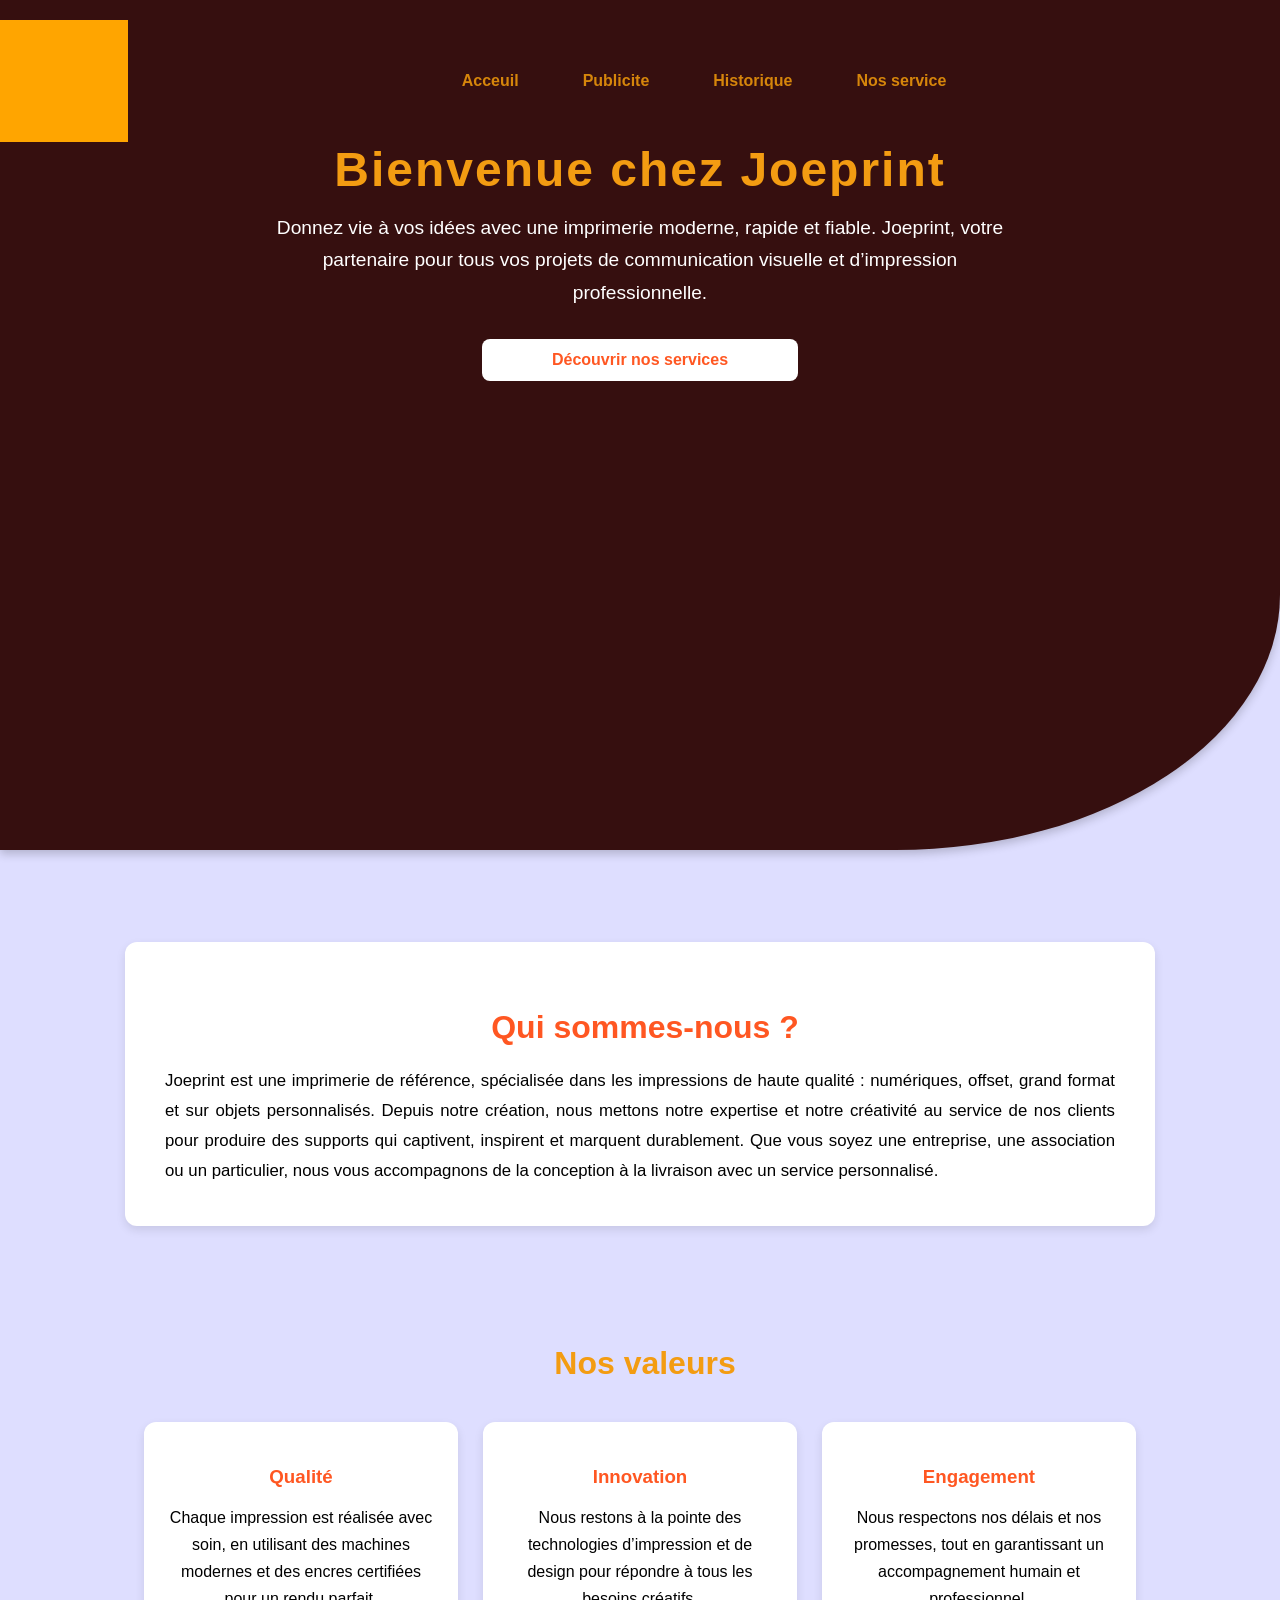
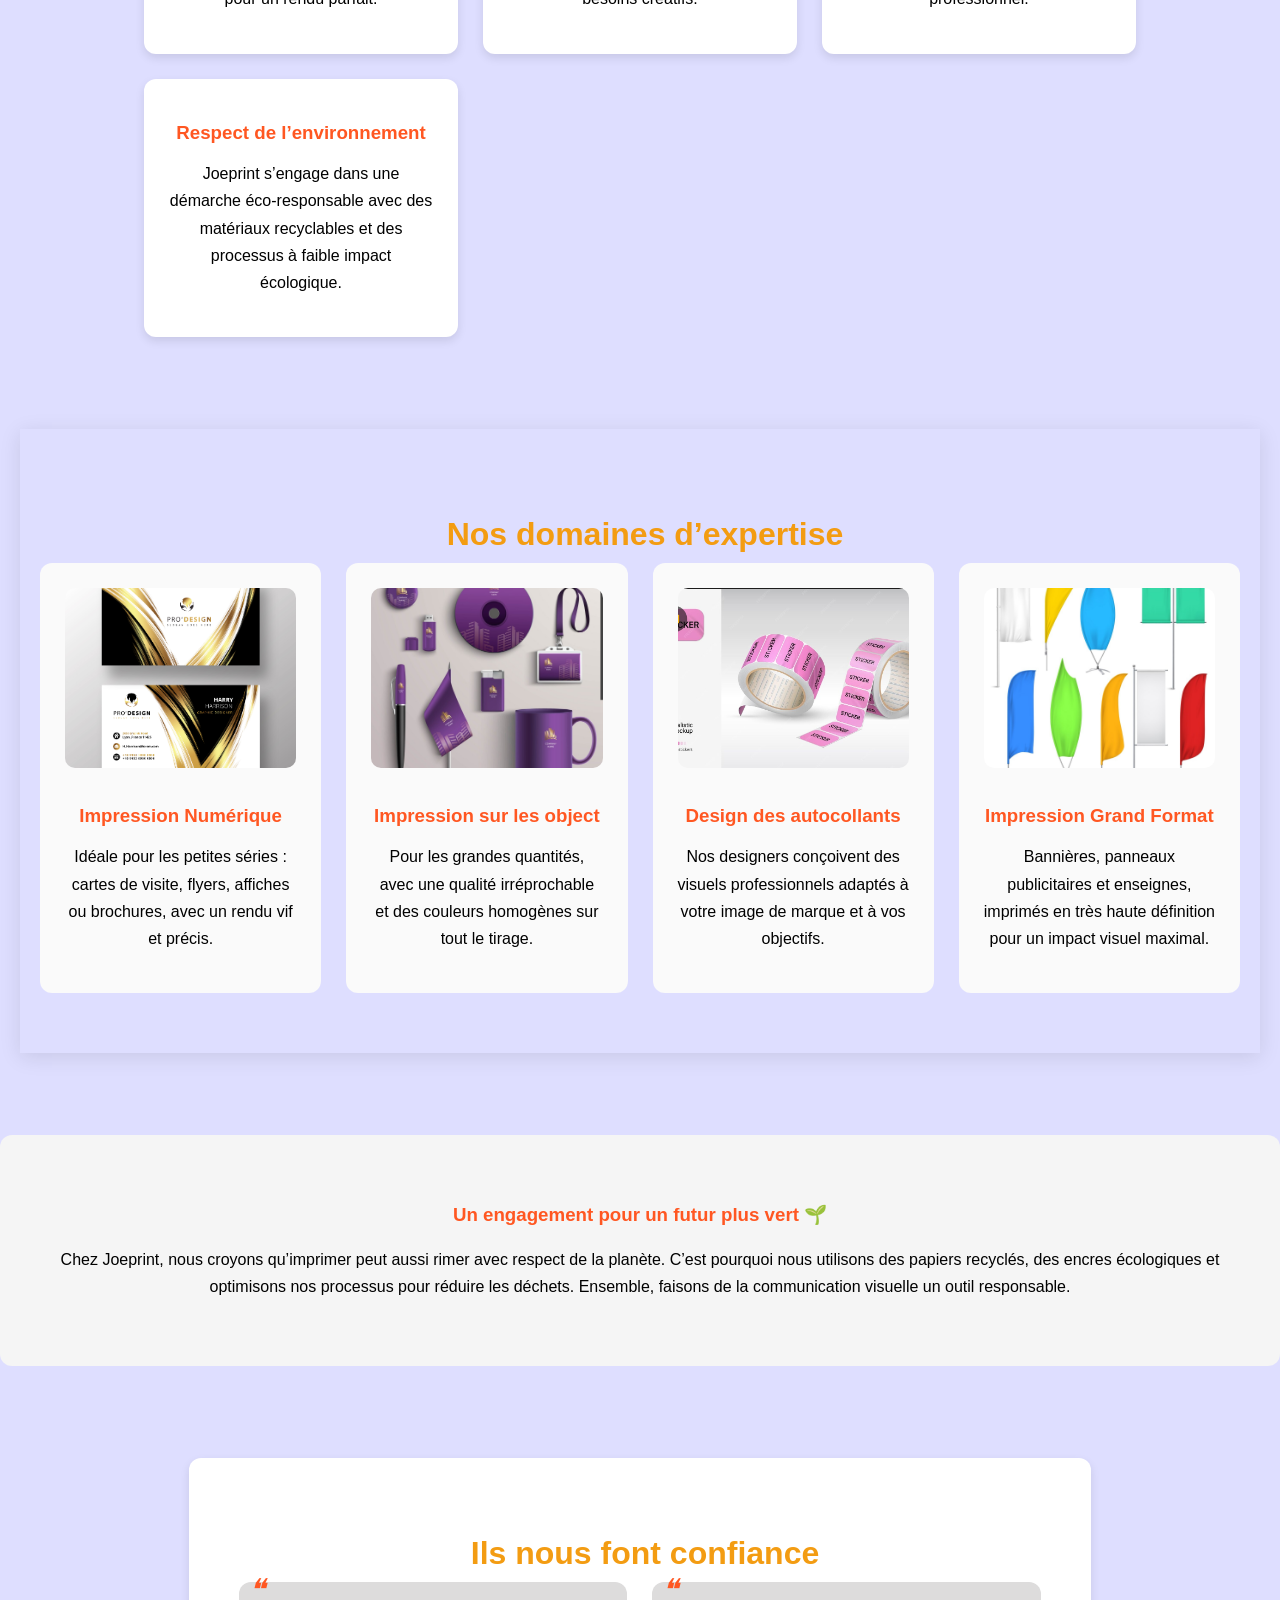
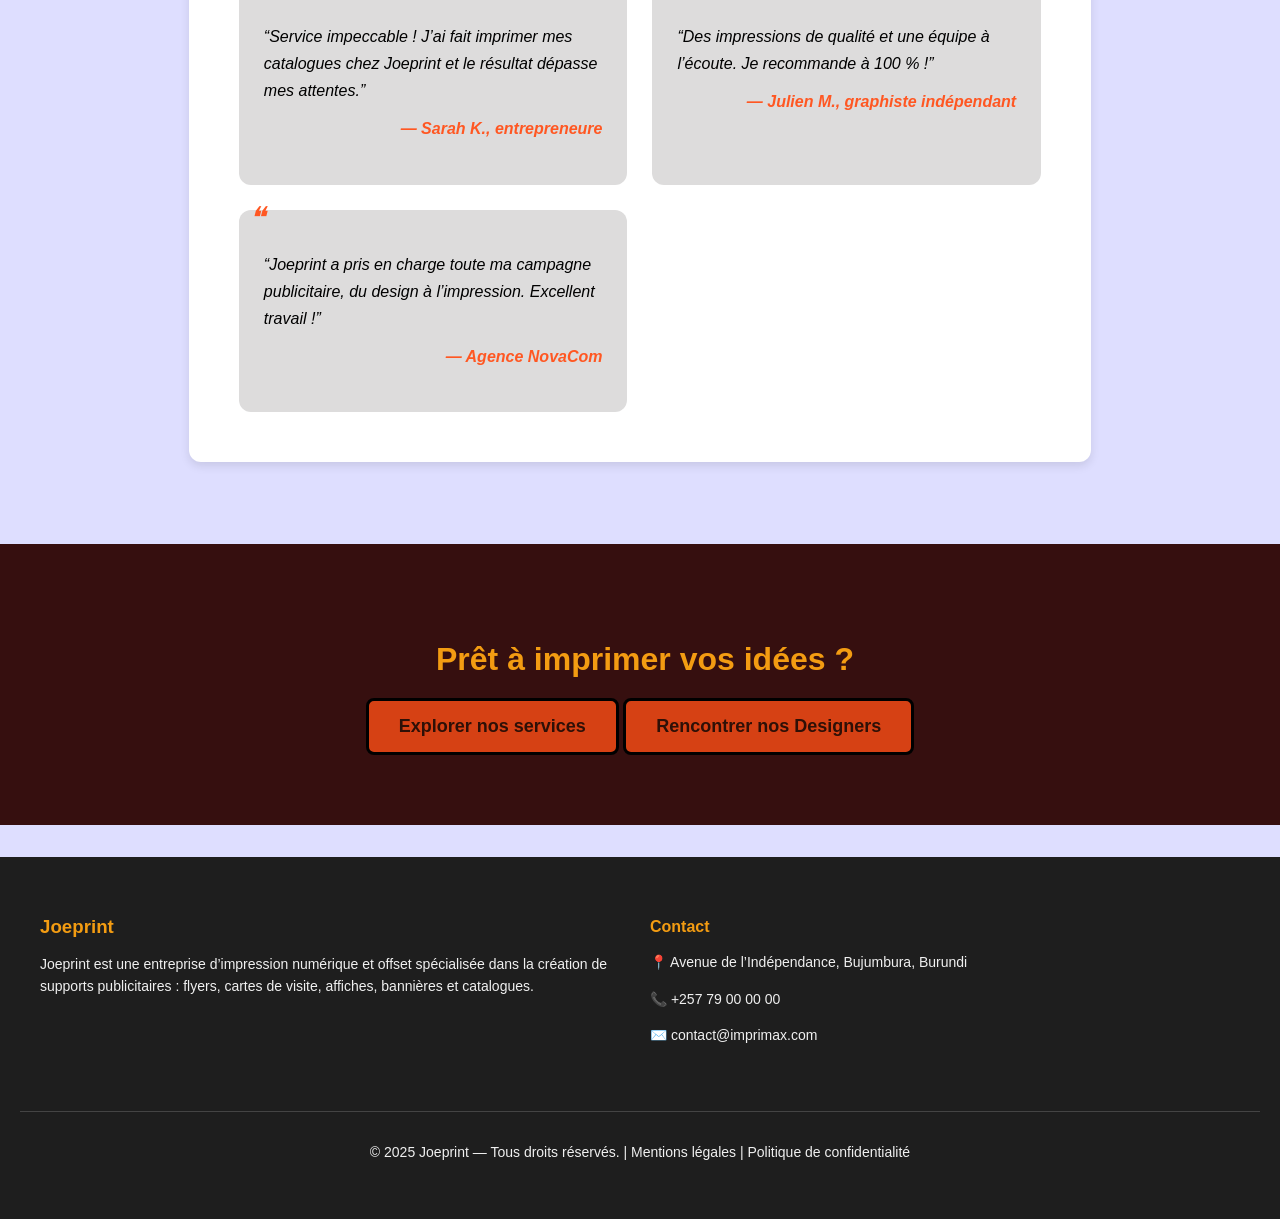
==== index.html @ 0b03a72c "premier commit" ====
<!DOCTYPE html>
<html lang="fr">
<head>
  <meta charset="UTF-8" />
  <meta name="viewport" content="width=device-width, initial-scale=1.0" />
  <title>Joeprint – Imprimerie Professionnelle</title>
 <link rel="stylesheet" href="./Styles/Allstyle.css">
 <link rel="stylesheet" href="./Styles/mediastyle.css">
</head>
<body>

  <!-- HEADER -->
  <header class="tete">

    <div class="head">
      <div class="log"></div>

        <div class="head1">
            <a href="../IMPRIMERIE/index.html" class="link">Acceuil</a><!--objectif-->
            <a href="./htmls/publicite.html" class="link">Publicite</a>
            <a href="./htmls/historique.html" class="link">Historique</a>
            <a href="./htmls/Nos_services.html" class="link">Nos service</a><!--nos contact,nos partainere-->
        </div>

        <div></div>

      </div>

    <h1>Bienvenue chez Joeprint</h1>
    <p>
      Donnez vie à vos idées avec une imprimerie moderne, rapide et fiable.  
      Joeprint, votre partenaire pour tous vos projets de communication visuelle et d’impression professionnelle.
    </p>
    <a href="./htmls/Nos_services.html" class="linc">Découvrir nos services</a>
  </header>

  <!-- A PROPOS -->
  <section class="about">
    <h2>Qui sommes-nous ?</h2>
    <p>
      Joeprint est une imprimerie de référence, spécialisée dans les impressions de haute qualité : numériques, offset, 
      grand format et sur objets personnalisés.  
      Depuis notre création, nous mettons notre expertise et notre créativité au service de nos clients pour produire des supports 
      qui captivent, inspirent et marquent durablement.  
      Que vous soyez une entreprise, une association ou un particulier, nous vous accompagnons de la conception à la livraison 
      avec un service personnalisé.
    </p>
  </section>

  <!-- NOS VALEURS -->
  <section>
    <h2>Nos valeurs</h2>
    <div class="values">
      <div class="value">
        <h3>Qualité</h3>
        <p>Chaque impression est réalisée avec soin, en utilisant des machines modernes et des encres certifiées pour un rendu parfait.</p>
      </div>
      <div class="value">
        <h3>Innovation</h3>
        <p>Nous restons à la pointe des technologies d’impression et de design pour répondre à tous les besoins créatifs.</p>
      </div>
      <div class="value">
        <h3>Engagement</h3>
        <p>Nous respectons nos délais et nos promesses, tout en garantissant un accompagnement humain et professionnel.</p>
      </div>
      <div class="value">
        <h3>Respect de l’environnement</h3>
        <p>Joeprint s’engage dans une démarche éco-responsable avec des matériaux recyclables et des processus à faible impact écologique.</p>
      </div>
    </div>
  </section>

  <!-- SERVICES EN BREF -->
  <section class="services-preview">
    <h2>Nos domaines d’expertise</h2>
    <div class="service-grid">
      <div class="service-item">
        <img src="./les carte/luxury_psd_hand_sketch_business_card_template.jpg" alt="Impression numérique">
        <h3>Impression Numérique</h3>
        <p>Idéale pour les petites séries : cartes de visite, flyers, affiches ou brochures, avec un rendu vif et précis.</p>
      </div>
      <div class="service-item">
        <img src="./objects/Screenshot_20251112-100624.jpg" alt="Impression Offset">
        <h3>Impression sur les object</h3>
        <p>Pour les grandes quantités, avec une qualité irréprochable et des couleurs homogènes sur tout le tirage.</p>
      </div>
      <div class="service-item">
        <img src="./lesColan/Screenshot_20251112-092055.jpg" alt="Design graphique">
        <h3>Design des autocollants</h3>
        <p>Nos designers conçoivent des visuels professionnels adaptés à votre image de marque et à vos objectifs.</p>
      </div>
      <div class="service-item">
        <img src="./sur les tissu/Screenshot_20251112-093823.jpg" alt="Grand format">
        <h3>Impression Grand Format</h3>
        <p>Bannières, panneaux publicitaires et enseignes, imprimés en très haute définition pour un impact visuel maximal.</p>
      </div>
    </div>
  </section>

  <!-- ENGAGEMENT ECO -->
  <section class="eco">
    <h3>Un engagement pour un futur plus vert 🌱</h3>
    <p>
      Chez Joeprint, nous croyons qu’imprimer peut aussi rimer avec respect de la planète.  
      C’est pourquoi nous utilisons des papiers recyclés, des encres écologiques et optimisons nos processus pour réduire les déchets.  
      Ensemble, faisons de la communication visuelle un outil responsable.
    </p>
  </section>

  <!-- TÉMOIGNAGES -->
  <section class="testimonials">
    <h2>Ils nous font confiance</h2>

    <div class="testimonials-grid">
      
      <div class="testimonial">
        <p>“Service impeccable ! J’ai fait imprimer mes catalogues chez Joeprint et le résultat dépasse mes attentes.”</p>
        <h4>— Sarah K., entrepreneure</h4>
      </div>

      <div class="testimonial">
        <p>“Des impressions de qualité et une équipe à l’écoute. Je recommande à 100 % !”</p>
        <h4>— Julien M., graphiste indépendant</h4>
      </div>


      <div class="testimonial">
        <p>“Joeprint a pris en charge toute ma campagne publicitaire, du design à l’impression. Excellent travail !”</p>
        <h4>— Agence NovaCom</h4>
      </div>
      
    </div>
  </section>

  <!-- CTA -->
   
  <div class="cta">
    <h2>Prêt à imprimer vos idées ?</h2>
    <a href="./htmls/Nos_services.html" class="linccc">Explorer nos services</a>
    <a href="./htmls/designers.html" class="linccc">Rencontrer nos Designers</a>
  </div>

  <!-- moble -->
  <div class="ctaa">
    <h1>Prêt à imprimer vos idées ?</h1>
    <div class="ctaa1">
    <a href="./htmls/Nos_services.html" class="linccc">Explorer nos services</a>
    <a href="./htmls/designers.html" class="linccc">Rencontrer nos Designers</a>
  </div>
  </div>

   <!-- ======== DEBUT DU FOOTER ======== -->
  <footer>
    <div class="footer-container">
      <!-- À propos -->
      <div class="footer-section">
        <h3>Joeprint</h3>
        <p>
          Joeprint est une entreprise d’impression numérique et offset spécialisée dans la création
          de supports publicitaires : flyers, cartes de visite, affiches, bannières et catalogues.
        </p>
      </div>

      <!-- Liens rapides -->
      
      <!----------------- Liens rapides --------------->
     

      <!-- Contact -->
      <div class="footer-section">
        <h4>Contact</h4>
        <p>📍 Avenue de l’Indépendance, Bujumbura, Burundi</p>
        <p>📞 +257 79 00 00 00</p>
        <p>✉️ contact@imprimax.com</p>
        <div class="social-icons">
          <a href="#"><i class="fab fa-facebook"></i></a>
          <a href="#"><i class="fab fa-instagram"></i></a>
          <a href="#"><i class="fab fa-whatsapp"></i></a>
          <a href="#"><i class="fab fa-linkedin"></i></a>
        </div>
      </div>
    </div>





    <!-- ======== pour le mobile ======== -->
     <div class="footer-containe">
      <!-- À propos -->
      <div class="footer-section">
        <h3>Joeprint</h3>
        <p>
          Joeprint est une entreprise d’impression numérique et offset spécialisée dans la création
          de supports publicitaires : flyers, cartes de visite, affiches, bannières et catalogues.
        </p>
      </div>

      <!-- Liens rapides -->
      <div class="footer-section footer-links">
        <h4>Liens rapides</h4>
        <ul>
            <li><a href="index.html" >Acceuil</a></li><!--objectif-->
            <li><a href="publicite.html" >Publicite</a></li>
            <li><a href="historique.html" >Historique</a></li>
            <li><a href="Nos_services.html" >Nos service</a></li>
        </ul>
      </div>
      <!-- Contact -->
      <div class="footer-section">
        <h4>Contact</h4>
        <p>📍 Avenue de l’Indépendance, Bujumbura, Burundi</p>
        <p>📞 +257 79 00 00 00</p>
        <p>✉️ contact@imprimax.com</p>
        <div class="social-icons">
          <a href="#"><i class="fab fa-facebook"></i></a>
          <a href="#"><i class="fab fa-instagram"></i></a>
          <a href="#"><i class="fab fa-whatsapp"></i></a>
          <a href="#"><i class="fab fa-linkedin"></i></a>
        </div>
      </div>
    </div>

    <div class="footer-bottom">
      <p>© 2025 Joeprint — Tous droits réservés. | Mentions légales | Politique de confidentialité</p>
    </div>
  </footer>
  <!-- ======== FIN DU FOOTER ======== -->


</body>
</html>
---- Styles/Allstyle.css ----
body {
    display: flex;
    flex-direction: column;
    height: 100vh;
    width: 100%;
    margin: 0px;
    /*background:linear-gradient(rgb(192, 139, 25),white,white,white,white,rgb(192, 139, 25));*/
    background-color: rgba(0, 0, 255, 0.13);
    overflow-x: hidden;
    overflow-y: auto;
    gap: 2rem;
    font-family: 'Segoe UI', Tahoma, Geneva, Verdana, sans-serif;
    

}

body::-webkit-scrollbar {
    display: none;
}
/* ------------------------ accueill------------------*/

    /* ===== HEADER ===== */
    .tete {
        display: flex;
        flex-direction: column;
        align-items: center;
      background-color: black;
      background-color: #360f0f;
      color: #fff;
      text-align: center;
      min-height: 90%;
      border-radius: 0 0 30% 0;
    }
    .head{
        display: flex;
        justify-content: space-between;
        align-items: center;
        height: 15%;
        min-width: 100%;
    }
    .head1{
        display: flex;
        gap: 4rem;
        
    }
    .link{
        text-decoration: none;
        font-weight: 700;
        color: #d6860b;
        transition: transform 2s ease;
    }
    .link:hover{
        transform: scale(1.05);
        font-weight: 700;
        color: #d6860b;
        border-bottom: 2px solid #d6860b;
    }
    .log{
        min-height: 100%;
        width: 20%;
    }



    .tete h1 {
      font-size: 3em;
      margin-bottom: 15px;
      letter-spacing: 2px;
    }

    .tete p {
      font-size: 1.2em;
      max-width: 750px;
      margin: 0 auto 30px;
      line-height: 1.7;
    }

    .tete .linc {
      display: inline-block;
      background: #fff;
      color: #ff5722;
      padding: 12px 30px;
      border-radius: 8px;
      text-decoration: none;
      font-weight: bold;
      transition: 0.3s;
      width: 20%;
    }

    .tete .linc:hover {
      background: #222;
      color: #fff;
    }

    /* ===== SECTION ===== */
    section {
      padding: 80px 20px;
      max-width: 1200px;
      margin: auto;
    }

    h2 {
      text-align: center;
      color: #ff5722;
      margin-bottom: 40px;
      font-size: 2em;
    }

    p {
      line-height: 1.8;
    }

    /* ===== A PROPOS ===== */
    .about p {
      max-width: 950px;
      margin: auto;
      text-align: center;
      font-size: 1.05em;
    }

    /* ===== NOS VALEURS ===== */
    .values {
      display: grid;
      grid-template-columns: repeat(auto-fit, minmax(250px, 1fr));
      gap: 25px;
      margin-top: 40px;
    }

    .value {
      background: #fff;
      border-radius: 12px;
      padding: 25px;
      text-align: center;
      box-shadow: 0 4px 10px rgba(0,0,0,0.1);
      transition: 0.3s;
    }

    .value:hover {
      transform: translateY(-5px);
    }

    .value h3 {
      color: #ff5722;
      margin-bottom: 10px;
    }

    /* ===== SERVICES EN BREF ===== */
    .services-preview {

      box-shadow: 0 4px 20px rgba(0,0,0,0.1);
    }

    .service-grid {
      display: grid;
      grid-template-columns: repeat(auto-fit, minmax(280px, 1fr));
      gap: 25px;
      max-width: 1200px;
      margin: auto;
    }

    .service-item {
      background: #fafafa;
      padding: 25px;
      border-radius: 12px;
      text-align: center;
      transition: 0.3s;
    }

    .service-item:hover {
      transform: translateY(-5px);
      box-shadow: 0 4px 10px rgba(0,0,0,0.1);
    }

    .service-item img {
      width: 100%;
      border-radius: 10px;
      height: 180px;
      object-fit: cover;
      margin-bottom: 15px;
    }

    .service-item h3 {
      color: #ff5722;
      margin-bottom: 10px;
    }

    /* ===== ECO RESPONSABLE ===== */
    .eco {
      background: #f5f5f5;
      border-radius: 12px;
      padding: 50px;
      text-align: center;
      margin-top: 50px;
    }

    .eco h3 {
      color: #ff5722;
      margin-bottom: 20px;
    }

    /* ===== TÉMOIGNAGES ===== */
    .testimonials {
      background: white;
      border-radius: 12px;
      padding: 50px;
      margin-top: 60px;
      box-shadow: 0 4px 10px rgba(0,0,0,0.1);
    }

    .testimonials-grid {
      display: grid;
      grid-template-columns: repeat(auto-fit, minmax(280px, 1fr));
      gap: 25px;
    }

    .testimonial {
      background: rgb(221, 220, 220);
      border-radius: 12px;
      padding: 25px;
      font-style: italic;
      position: relative;
    }

    .testimonial::before {
      content: "❝";
      font-size: 30px;
      color: #ff5722;
      position: absolute;
      top: -10px;
      left: 10px;
    }

    .testimonial h4 {
      margin-top: 15px;
      text-align: right;
      color: #ff5722;
    }

    /* ===== CTA ===== */
    
    .cta {
      text-align: center;
      padding: 70px 20px;
background-color: #360f0f;
      color: #fff;
      background-color: #360f0f;
    }

    .cta h2 {
      margin-bottom: 20px;
    }

    .cta .linccc{
      display: inline-block;
      background-color: #d64114;
      color: #2e1007;
      padding: 15px 30px;
      border-radius: 8px;
      text-decoration: none;
      font-weight: bold;
      transition: 0.3s;
      
    }

    .cta .linccc:hover{
      background-color: rgb(228, 177, 10);
      color: #fff;
      box-shadow: 0 0 10px 0 black;
    }


/*----------------------------------------------------*/



/*----------------------------------------------------*/
.apropos {
    min-height: 34%;
    width: 95%;
    margin-left: 40px;
    text-align: justify;
}

/*----------------------------------------------------*/

.pib {
    display: flex;
    flex-direction: row;
    min-height: 50%;
    width: 98%;
    
    margin-left: 15px;
    gap: 10px;
    overflow-y: hidden;
    overflow-x: auto;
}
.pib::-webkit-scrollbar{
    display: none;
}



.pib2{
    display: flex;
    flex-direction: column;
    height: 100%;
    min-width: 17%;
    border: 2px solid orange;
    background-color: rgb(146, 146, 150);
    text-decoration: none;
    color: black;
}
.pib2::ti{

}
.img{
    height: 80%;
    width: 100%;
    background-color: white;
    border-radius: 0 0 30% 0;
}
.text{
    display: flex;
    flex-direction: column;
    width: 100%;
    height: 20%;
    gap: 5px;

}

.textbup{
width: 90%;
margin-left: 10px;
font-weight: 700;
}
.butpub{
display: flex;
text-decoration: none;
padding: 5px;
background-color: black;
color: white;
width: 30%;
justify-content: center;
margin-left: 9rem;
font-weight: 700;
border-radius: 20%;
}
.butpub:hover{
background-color: rgb(6, 6, 87);
box-shadow: 0 0 15px 0 rgb(47, 84, 185);
}
h2{
    margin-left:10px ;
}





/*----------------------------------------------------*/
.qlq {
    min-height: 50%;
    width: 100%;
    transform-style:preserve-3d;
}


/*--------------------- footer-------------------------------*/
        footer {
      background: #1e1e1e;
      color: #f0f0f0;
      padding: 40px 20px;
      font-family: Arial, sans-serif;
    }

    .footer-container {
      display: flex;
      flex-wrap: wrap;
      justify-content: space-between;
      gap: 20px;
      max-width: 1200px;
      margin: auto;
    }

    .footer-section {
      flex: 1 1 250px;
      min-width: 250px;
    }

    .footer-section h3, .footer-section h4 {
      color: #f39c12;
      margin-bottom: 15px;
    }

    .footer-section p {
      line-height: 1.6;
      font-size: 14px;
    }


    .social-icons a {
      color: #ddd;
      margin-right: 10px;
      font-size: 20px;
      transition: transform 0.3s ease, color 0.3s ease;
    }

    .social-icons a:hover {
      color: #f39c12;
      transform: scale(1.2);
    }

    .footer-bottom {
      text-align: center;
      border-top: 1px solid #444;
      padding-top: 15px;
      margin-top: 30px;
      font-size: 14px;
    }

    .footer-containe{
      display: none;
    }
    /*------------------------------------------------------------*/


.vide{
    height: 100%;
    width:30% ;
    background-color: blueviolet;
}




/*------------------------ tout les publicites des ce qu'on fait----------------------------*/
.tete2{
    display: flex;
    justify-content: center;
    align-items:center;
    min-height: 15%;
    background-color: rgb(9, 9, 85);
    gap: 20px;
}
.log {
    height: 100%;
    width: 10%;
    background-color: orange;
}
 
/* ------- pour les publcite --------*/
.pub{
    min-height: 100%;
    width: 100%;
    background-color: rgba(255, 166, 0, 0.349);
}
.tetepub{
    display: flex;
    justify-content: center;
    align-items: center;
    min-height: 20%;
    background-color: #360f0f;
}
.head22{
    display: flex;
        justify-content: space-between;
        align-items: center;
        height: 100%;
        min-width: 100%;
}
.haut{
    display: flex;
    position: relative;
    justify-content: center;
    align-items: center;
    min-height: 70%;
    width: 100%;
    gap: 20px;
}
.bas{
    display: flex;
    min-height: 55%;
    width: 100%;
}
.im1{
    height: 100%;
    width: 30%;
    background-color: bisque;
}
.text3{
    display: flex;
    flex-direction: column;
    justify-content: center;
    align-items: center;
    height:100%;
    width: 30%;
  background-color: #360f0f71;
    font-weight: 700;
    border-radius: 50px;
    text-align: justify;
    font-size: 40px;
}

.lesicon{
    display: flex;
    justify-content: center;
    align-items: center;
    flex-direction: column;
    gap: 20px;
    position: relative;
    left: 2rem;
    height: 100%;
    width: 20%;
    margin-left: 20px;
}
.icon{
    transform: rotateZ(350deg);
    height: 20%;
    width: 90%;
    border: 1px solid black;
    font-size: large;
    font-weight: 700;
    border-radius:0 40% 40% 0;
    display: flex;
    justify-content: center;
    align-items: center;
    animation: colo 4s ease infinite;
}
@keyframes colo {
    0%{
        color: rgb(65, 163, 202);
        font-size: 20px;
    }
    100%{
        color: black;
    }
}
.v1{
    animation-delay: 0s;
}
.v2{
    animation-delay: 3s;
}
.v3{
    animation-delay: 6s;
}

.ecri{
    margin-left: 30px;
    text-align: justify;
    min-height: 30%;
    width: 90%;
    background-color: rgba(255, 166, 0, 0.377);
    padding: 10px;
}
.textoo{
  display: none;
}
.h3{
  display: none;
}
.lesObjecte22{
  display: none;
}

.im2{
    transform: rotateZ(30deg);
    position: relative;
    top: 2rem;
    right: 2rem;
    height:80%;
    width: 18%;
    z-index: 2;
    border-radius: 10px;
}



.imgchange{
    position: relative;
    bottom: 5rem;
   left: 4rem;
    min-height: 100%;
    width:55%;
    animation: changeimgs 16s infinite ease-in;
    object-fit: cover;
    background-repeat: no-repeat;
    background-size: 100% 100%;
    background-position: center;
    box-shadow:0 0 0 20px black ;
    border-radius: 0;
}
@keyframes changeimgs {
0%{
background-image: url(../objects/leTout.jpg);
}
15%{
background-image: url(../lesColan/colan2.jpg);
}
30%{
background-image: url(../lesColan/colan3.jpg);
}
45%{
background-image: url(../lesColan/colant.jpg);
}
60%{
background-image: url(../objects/1762935587612.jpg);
}
75%{
background-image: url(../objects/Screenshot_20251112-100719.jpg);
}
90%{
background-image: url(../objects/tass2.jpg);
}
100%{
background-image: url(../objects/tass.jpg);
}
    
}
.parent{
    display: flex;
    justify-content: center;
    align-items: center;
    min-height:100%;
    width: 100%;
    background-color: brown;
}

.lescontenus{
    min-height: 20%;
}
.surObject{
    display: flex;
    flex-direction: row;
    gap: 15px;
    min-height: 35%;
    width: 97%;
    margin-left: 20px;
    overflow-x: auto;
    overflow-y: hidden;
}
.surObject::-webkit-scrollbar{
    display: none;
}
.title{
    text-align: start;
    color: #111;
}
.object{
    display: flex;
    flex-direction: column;
    height: 98.5%;
    min-width: 11%;
    display: flex;
    flex-direction: column;
    margin-left: 5px;
    border: 1px solid black;
  text-decoration: none;
    border-radius: 0 0 10% 10%;
    transition: transform 0.4s ease;
    color: black;
}
.object:hover{
box-shadow: 0 0 30px 0 black;
transform:  scale(1.05);
}
.phot{
    height: 80%;
    width: 100%;

    border-radius: 0 0 10% 10%;
}

.object2{
    display: flex;
    justify-content: center;
    align-items: center;
    font-weight: 700;
    height: 20%;
    width: 100%;
    border-radius: 0 0 70% 0;
    border-bottom: 1px solid black;
}

.contain{
    display: flex;
    gap: 20px;
    min-height:50% ;
}
.bloc{
    display: flex;
    justify-content: center;
    align-items: center;
    height: 100%;
    width: 50%;
    box-shadow: 0 0 10px 0 black;
}
.pic1{
    height: 100%;
    width: 40%;
    background-color:red ;
}
.bloc1{
    display: flex;
    justify-content: center;
    align-items: center;
    height: 60%;
    width: 55%;
background-color: #360f0fe7;
    border-radius: 0 10% 10% 0;
    font-weight: 700;
    color: rgb(187, 181, 181);
}
.pus{
    width: 90%;
    text-align: justify;
    margin-left: 10px;
}


/*-----------------petit portefolio du chef des designers de joeprint ---------*/

    /* ===== SECTION CHEF DESIGNER ===== */
    .designer-section {
      display: flex;
      flex-wrap: wrap;
      align-items: center;
      justify-content: center;
      background-color: #360f0f;
      padding: 60px 20px;
      max-width: 1200px;
      margin: 60px auto;
      border-radius: 15px;
      box-shadow: 0 4px 12px rgba(0, 0, 0, 0.1);
    }

    .designer-photo {
      flex: 1 1 300px;
      text-align: center;
    }

    .designer-photo img {
      width: 260px;
      height: 260px;
      border-radius: 50%;
      object-fit: cover;
      border: 4px solid #f39c12;
      box-shadow: 0 4px 10px rgba(0,0,0,0.2);
      transition: transform 0.3s ease;
      background-color: #111;
    }

    .designer-photo img:hover {
      transform: scale(1.05);
    }
    .designer-info {
      flex: 1 1 400px;
      padding: 20px;
    }

    .designer-info h2 {
      color: #f39c12;
      margin-bottom: 10px;
      font-size: 28px;
    }

    .designer-info h4 {
      color: #555;
      margin-bottom: 20px;
      font-size: 18px;
    }

    .designer-info p {
      font-size: 15px;
      line-height: 1.7;
      margin-bottom: 25px;
      color: white;
    }

    .btn-designers {
      display: inline-block;
      background: #f39c12;
      color: white;
      padding: 10px 25px;
      text-decoration: none;
      border-radius: 25px;
      transition:transform 0.2s ease;
      font-weight: bold;
    }

    .btn-designers:hover {
      background: #d6860b;
      transform: scale(1.05);
    }
/*------------------------ page qui presante tout les designers----------------------------*/

h1, h2 {
      text-align: center;
      color: #f39c12;
      margin-bottom: 10px;
    }

    p {
      line-height: 1.7;
    }

    /* ===== SECTION PRESENTATION ENTREPRISE ===== */
    .about-section {
      background: #fff;
      padding: 60px 20px;
      max-width: 1000px;
      margin: 40px auto;
      border-radius: 15px;
      box-shadow: 0 4px 10px rgba(0, 0, 0, 0.1);
      text-align: center;
    }

    .about-section h1 {
      font-size: 32px;
      margin-bottom: 20px;
    }

    .about-section p {
      font-size: 16px;
      color: #555;
      max-width: 800px;
      margin: auto;
    }

    /* ===== SECTION DESIGNERS ===== */
    .designers-section {
      max-width: 1200px;
      margin: 50px auto;
      padding: 0 20px;
    }

    .designers-grid {
      display: grid;
      grid-template-columns: 1fr 1fr;
      gap: 25px;
    }

    .designer-card {
      background: #fff;
      border-radius: 15px;
      box-shadow: 0 4px 10px rgba(0, 0, 0, 0.1);
      text-align: center;
      padding: 20px;
      transition: transform 0.3s ease, box-shadow 0.3s ease;
    }

    .designer-card:hover {
      transform: translateY(-8px);
      box-shadow: 0 8px 18px rgba(0, 0, 0, 0.2);
    }

    .designer-card img {
      width: 150px;
      height: 150px;
      border-radius: 50%;
      object-fit: cover;
      border: 3px solid #f39c12;
      margin-bottom: 15px;
    }

    .designer-card h3 {
      color: #f39c12;
      margin-bottom: 5px;
    }

    .designer-card h4 {
      font-weight: 500;
      color: #666;
      margin-bottom: 10px;
    }

    .designer-card p {
      font-size: 14px;
      color: #555;
      margin-bottom: 15px;
    }

    .social-icons a {
      color: #666;
      margin: 0 6px;
      font-size: 18px;
      transition: color 0.3s ease, transform 0.2s ease;
    }

    .social-icons a:hover {
      color: #f39c12;
      transform: scale(1.2);
    }

      /* ===== RESPONSIVE ===== */
    @media (max-width: 768px) {
      .about-section p {
        padding: 0 10px;
      }
    }
/*-------------------------------------------------- Nos service----------------------------------------*/

    .kicwa {
        display: flex;
        flex-direction: column;
      background-color: #360f0f;
      color: #fff;
      text-align: center;
      width: 100%;
      min-height: 60%;
    }
    .head23{
    display: flex;
        justify-content: space-between;
        align-items: center;
        height: 25%;
        min-width: 100%;
}
.imagechange1{
  display: none;
}
.J0{
  display: none;
}

    .kicwa h1 {
      font-size: 2.5em;
      margin-bottom: 10px;
      color: #ff5722;
    }

    .kicwa p {
      font-size: 1.1em;
      max-width: 700px;
      margin: 0 auto;
    }

    section {
      padding: 60px 20px;
      max-width: 1200px;
      margin: auto;
    }

    .intro {
      text-align: center;
      margin-bottom: 40px;
    }

    .intro h2 {
      font-size: 2em;
      color: #ff5722;
      margin-bottom: 10px;
    }

    .intro p {
      font-size: 1em;
      line-height: 1.7;
      max-width: 800px;
      margin: 0 auto;
    }

    .services {
      display: grid;
      grid-template-columns: repeat(auto-fit, minmax(300px, 1fr));
      gap: 25px;
      margin-top: 40px;
    }

    .service {
      background: #fff;
      border-radius: 12px;
      padding: 25px;
      box-shadow: 0 4px 10px rgba(0,0,0,0.1);
      transition: transform 0.3s ease;
    }

    .service:hover {
      transform: translateY(-5px);
    }

    .service img {
      width: 100%;
      border-radius: 10px;
      margin-bottom: 15px;
    }

    .service h3 {
      color: #ff5722;
      margin-bottom: 10px;
    }

    .service p {
      font-size: 0.95em;
      line-height: 1.6;
    }

    .about {
      margin-top: 60px;
      background: #fff;
      border-radius: 12px;
      padding: 40px;
      box-shadow: 0 4px 10px rgba(0,0,0,0.1);
    }

    .about h2 {
      color: #ff5722;
      text-align: center;
      margin-bottom: 20px;
    }

    .about p {
      text-align: justify;
      line-height: 1.8;
    }

    .cta {
      text-align: center;
      margin-top: 50px;
    }

    .cta a {
      display: flex;
      background: #ffd622;
      color: #fff;
      padding: 15px 30px;
      border-radius: 8px;
      text-decoration: none;
      font-weight: bold;
      transition: background 0.3s ease;
      border: 3px solid black;
    }

    .ctaa a:hover {
      background-color: orange;
    }
    .ctaa{
      display: none;
    }







/*------------------------------------------------------------------------------------------*/
/*------------------------ publicite sur chaque produit ----------------------------*/



    nav {
      background: #333;
      text-align: center;
    }

    nav a {
      color: white;
      text-decoration: none;
      padding: 15px 25px;
      display: inline-block;
      transition: 0.3s;
    }

    nav a:hover {
      background: #f39c12;
    }

    .hero {
        display: flex;
        justify-content: center;
        align-items: center;
    
color: white;
      text-align: center;
      min-height: 50%;
      width: 90%;
    }
    
    /*--------------animation des publicites----------------------*/
    .le_centre{
        position: relative;
        min-height: 100%;
        width: 30%;
        transform-style:preserve-3d;
        animation: infinii 7s linear infinite ;
    }
    @keyframes infinii{
        0%{
            transform: rotateY(0deg);
        }
        100%{
            transform: rotateY(360deg);
        }
    }
    .iteme{
        position: absolute;
        height: 100%;
        width: 100%;
        background-color: blanchedalmond;
        backface-visibility: hidden;
        transform: rotateY(var(--i)) translateZ(320px);
        box-shadow: 0 10px 20px 0 black;
        border-radius: 10px;
    }
    .ph{
      height:100% ;
      width: 100%;
      object-fit: cover;
      background-position: cover;
      border-radius: 15px;
    }


 

    .section {
      max-width: 1100px;
      margin: 60px auto;
      background: white;
      padding: 40px;
      border-radius: 15px;
      box-shadow: 0 4px 15px rgba(0,0,0,0.1);
    }

    .section h2 {
      color: #e67e22;
      border-left: 5px solid #e67e22;
      padding-left: 10px;
    }

    .section p {
      line-height: 1.8;
      margin-top: 15px;
      text-align: justify;
    }

    .features {
      display: grid;
      grid-template-columns: repeat(auto-fit, minmax(250px, 1fr));
      gap: 25px;
      margin-top: 30px;
    }

    .feature {
      background: #fff7e6;
      padding: 20px;
      border-radius: 10px;
      text-align: center;
      box-shadow: 0 3px 10px rgba(0,0,0,0.05);
      transition: 0.3s;
    }

    .feature:hover {
      transform: translateY(-5px);
      box-shadow: 0 6px 15px rgba(0,0,0,0.15);
    }

    .feature i {
      font-size: 35px;
      color: #f39c12;
      margin-bottom: 10px;
    }

    .feature h3 {
      color: #e67e22;
      margin-bottom: 10px;
    }

    .gallery {
      display: grid;
      grid-template-columns: repeat(auto-fit, minmax(250px, 1fr));
      gap: 20px;
      margin-top: 40px;
    }

    .gallery img {
      width: 100%;
      height: 200px;
      border-radius: 10px;
      object-fit: cover;
      transition: transform 0.3s ease, box-shadow 0.3s ease;
    }

    .gallery img:hover {
      transform: scale(1.05);
      box-shadow: 0 6px 15px rgba(0,0,0,0.3);
    }

    .cta {
      text-align: center;
      margin-top: 50px;
    }

    .cta a {
      display: inline-block;
      background-color: #360f0f;
      color: white;
      padding: 15px 40px;
      border-radius: 30px;
      text-decoration: none;
      font-size: 18px;
      transition: 0.3s;
    }

    .cta a:hover {
      background: #d6860b;
      transform: scale(1.05);
    }
    @media (max-width: 768px) {
      header h1 { font-size: 30px; }
      .hero h2 { font-size: 26px; }
    }
/*--------------------------- historique------------------------*/

    header {
      background: #f39c12;
      color: white;
      padding: 20px 0;
      text-align: center;
      box-shadow: 0 4px 10px rgba(0,0,0,0.2);
    }

    header h1 {
      margin: 0;
      font-size: 32px;
      letter-spacing: 1px;
    }

    nav {
      background: #333;
      text-align: center;
    }

    nav a {
      display: inline-block;
      color: white;
      text-decoration: none;
      padding: 14px 25px;
      transition: 0.3s;
    }

    nav a:hover {
      background: #f39c12;
    }

    .container {
      max-width: 1100px;
      margin: 40px auto;
      background: white;
      padding: 40px;
      border-radius: 15px;
      box-shadow: 0 4px 15px rgba(0,0,0,0.1);
    }

    .container h2 {
      color: #f39c12;
      font-size: 28px;
      margin-bottom: 15px;
      border-left: 5px solid #f39c12;
      padding-left: 10px;
    }

    .timeline {
      position: relative;
      margin: 40px 0;
      padding-left: 40px;
    }

    .timeline::before {
      content: '';
      position: absolute;
      top: 0;
      left: 15px;
      width: 3px;
      height: 100%;
      background: #f39c12;
    }

    .timeline-item {
      margin-bottom: 40px;
      position: relative;
    }

    .timeline-item::before {
      content: '';
      position: absolute;
      top: 10px;
      left: -3px;
      width: 15px;
      height: 15px;
      border-radius: 50%;
      background: #f39c12;
    }

    .timeline-item h3 {
      margin: 0 0 5px 0;
      color: #222;
      font-size: 20px;
    }

    .timeline-item span {
      color: #999;
      font-size: 14px;
      
    }

    .timeline-item p {
      margin-top: 8px;
      text-align: justify;
    }

    .vision-section {
      margin-top: 60px;
      background: #fff8e7;
      padding: 30px;
      border-radius: 10px;
    }

    .vision-section h3 {
      color: #f39c12;
    }
    .tetepuq{
    display: flex;
    justify-content: center;
    align-items: center;
    min-height: 20%;
    background-color: #360f0f;
}
---- Styles/mediastyle.css ----
@media (max-width:600px) {
  body {
    display: flex;
    flex-direction: column;
    height: 100vh;
    width: 100%;
    margin: 0px;
    /*background:linear-gradient(rgb(192, 139, 25),white,white,white,white,rgb(192, 139, 25));*/
    background-color: rgba(0, 0, 255, 0.13);
    overflow-x: hidden;
    overflow-y: auto;
    gap: rem;
    font-family: 'Segoe UI', Tahoma, Geneva, Verdana, sans-serif;
    

}

    /*------------------ index-------------------*/

    .head{
        display: none;
    }
    .service-grid{
        display: flex;
        flex-direction: column;
    }
    .cta{
        display: none;
    }
    .ctaa{
    display: flex;
      background-color: #360f0f;
      color: #fff;
      padding: 15px 30px;
      border-radius: 8px;
      font-weight: bold;
      transition: background 0.3s ease;
      gap: 10px;
    }
    .ctaa1{
        display: flex;
        justify-content: center;
        flex-direction: column;
        align-items: center;
        min-height: 100%;
        width: 50%;
        gap: 30px;
    }
    .ctaa1 a {
        text-align: center;
        text-decoration: none;
        font-size: 12px;
        padding: 10px;
        background-color: rgb(161, 108, 8);
        border-radius: 10px;
        color: black;
    }
    .ctaa1 a:hover {
        text-align: center;
        text-decoration: none;
        font-size: 12px;
        padding: 10px;
        background-color: orange;
        border-radius: 10px;
        color: black;
    }
/*-------------------footeeer-----------------*/
.footer-container{
display: none;
}

    .footer-containe {
      display: flex;
      flex-wrap: wrap;
      justify-content: space-between;
      gap: 20px;
      max-width: 1200px;
      margin: auto;
    }

    .footer-section {
      flex: 1 1 250px;
      min-width: 250px;
    }

    .footer-section h3, .footer-section h4 {
      color: #f39c12;
      margin-bottom: 15px;
    }

    .footer-section p {
      line-height: 1.6;
      font-size: 14px;
    }


    .footer-links a {
      color: #ddd;
      margin-right: 10px;
      font-size: 20px;
      transition: transform 0.3s ease, color 0.3s ease;
      text-decoration: none;
      color: white;
    }

    .footer-links a:hover {
      color: #f39c12;
      transform: scale(1.2);
    }

    .footer-bottom {
      text-align: center;
      border-top: 1px solid #444;
      padding-top: 15px;
      margin-top: 30px;
      font-size: 14px;
    }
/*------------------------------- No service --------------------*/
    .services{
      display: flex;
      flex-direction: column;
    }
    .head23{
    display: none;
}
/*------------------------------- historique--------------------*/
.tetepuq{
  display: none;
}
.J1{
background-color: #f39c12;
}
/*-------------------------publicite-------------------------------------*/
.lesicon{
  display: none;
}
.imgchange{
display: none;
}
.haut{
  display: none;
}

.hautee{
  min-height: 50%;
  width: 100%;
 background-color: orange;
 border-radius: 0 0 20px 20px ;
     animation: changeimgs 16s infinite ease-in;
    object-fit: cover;
    background-repeat: no-repeat;
    background-size: 100% 100%;
    background-position: center;
    border-radius: 0;
}
@keyframes changeimgs {
0%{
background-image: url(../objects/leTout.jpg);
}
15%{
background-image: url(../lesColan/colan2.jpg);
}
30%{
background-image: url(../lesColan/colan3.jpg);
}
45%{
background-image: url(../lesColan/colant.jpg);
}
60%{
background-image: url(../objects/1762935587612.jpg);
}
75%{
background-image: url(../objects/Screenshot_20251112-100719.jpg);
}
90%{
background-image: url(../objects/tass2.jpg);
}
100%{
background-image: url(../objects/tass.jpg);
}
    
}

.textoo{
  min-height: 20%;
  width: 100%;
  background-color: red;
}
.lesObjecte22{
  display: flex;
  overflow-y: hidden;
  overflow-x: auto;
  min-height: 40%;
  gap: 20px;
}
.obj{
  text-decoration: none;
  height: 100%;
  min-width: 50%;
}
.h4{
  margin-left: 20px;
  font-weight: 700;
  font-size: 17px;
}
.puc{
  height: 100%;
  width: 100%;
  object-fit: cover;
  background-size: cover;
  border-radius: 20px;
}
.parente{
min-height: 60%;
width: 80%;

display: flex;
justify-content: center;
align-items: center;
}
.centre{
  height: 70%;
  width: 70%;
  transform-style: preserve-3d;
  animation:infinii 12s linear infinite ;
}
.item{
  position: absolute;
        height: 100%;
        width: 100%;
        background-color: blanchedalmond;
        backface-visibility: hidden;
        transform: rotateY(var(--i)) translateZ(320px);
        box-shadow: 0 10px 20px 0 black;
        border-radius: 5px;
          backface-visibility: visible;
}


.hero{
  display: none;
}
.bas{
  display: none;
}
.lescontenus{
  display: none;
}
.contain{
  display: none;
}
.im1{
  display: none;
}
.ecri{
  display: none;
}
.pp{
  display: none;
}
h2{
  display: none;
}
.surObject{
  display: none;
}

.tetepub{
  display: none;
}
.im2{
  display: none;
}

.surObject{
  min-height:50%;

}

}
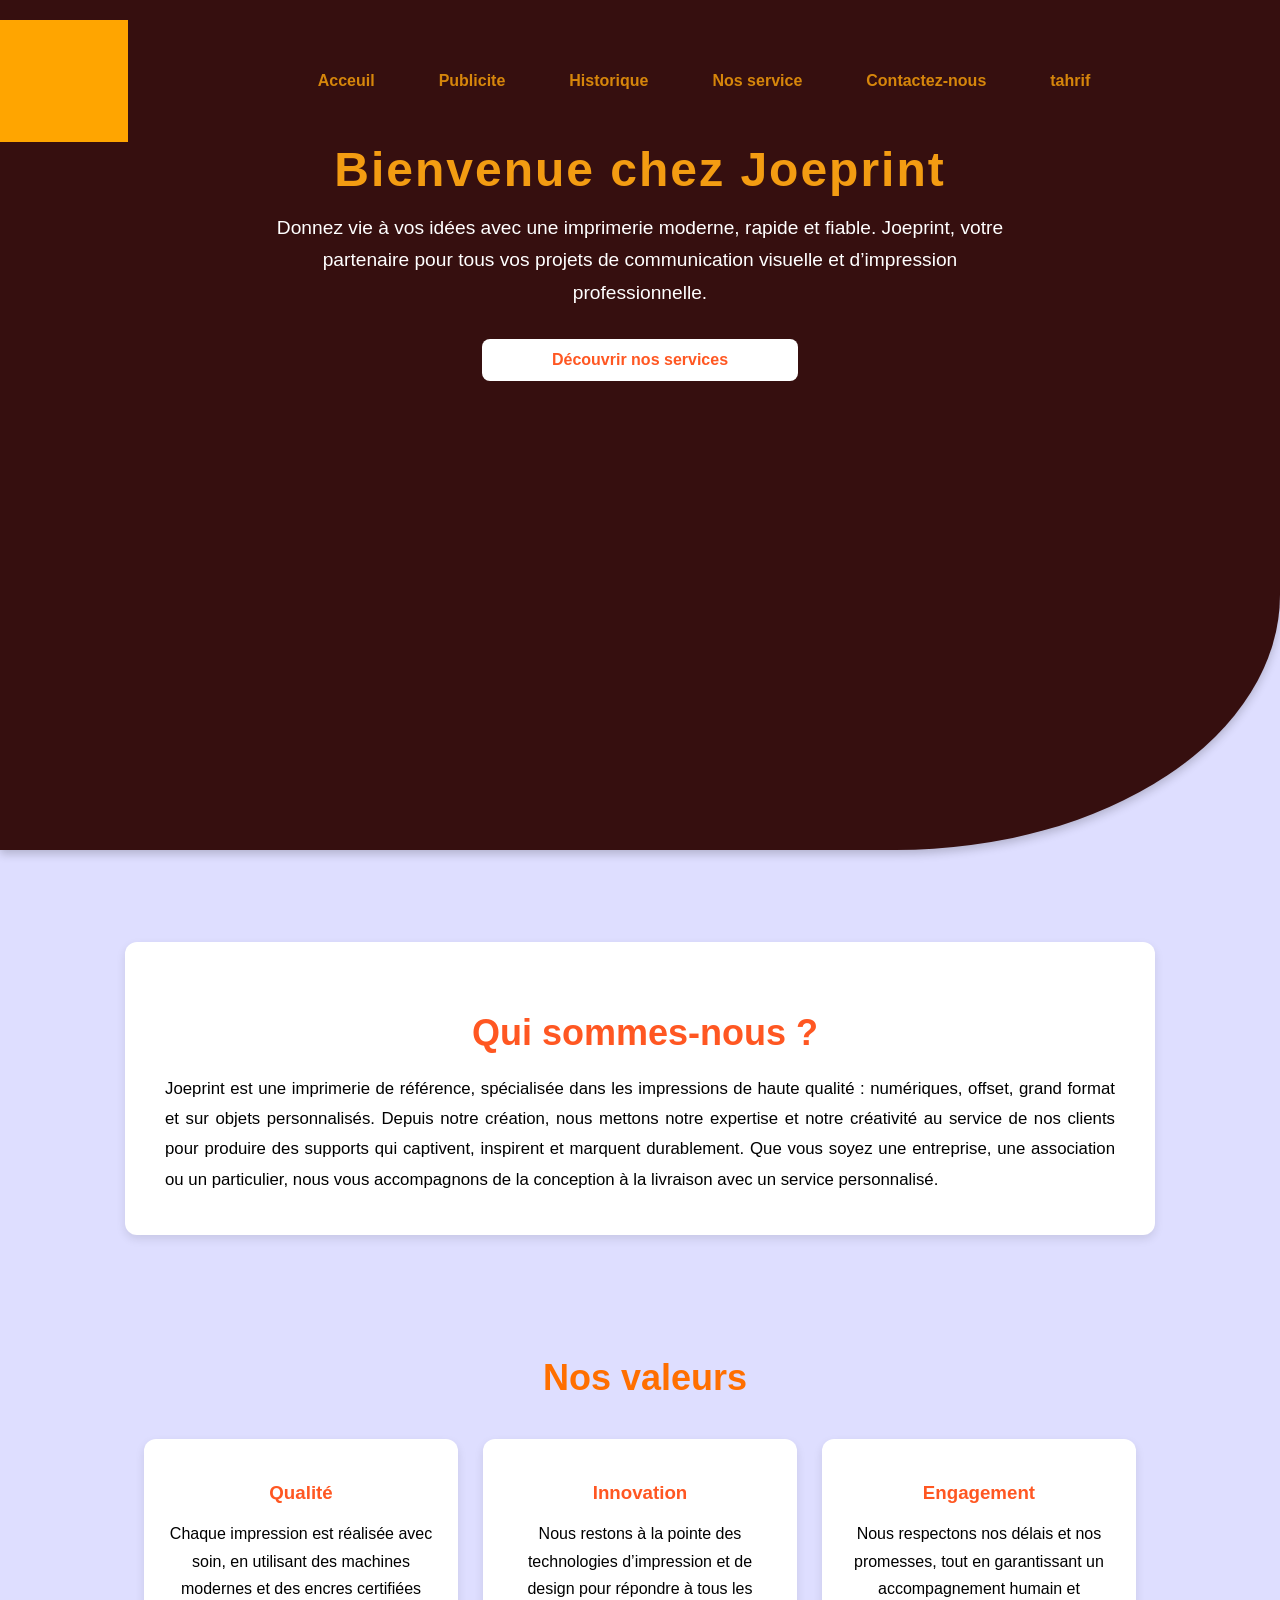
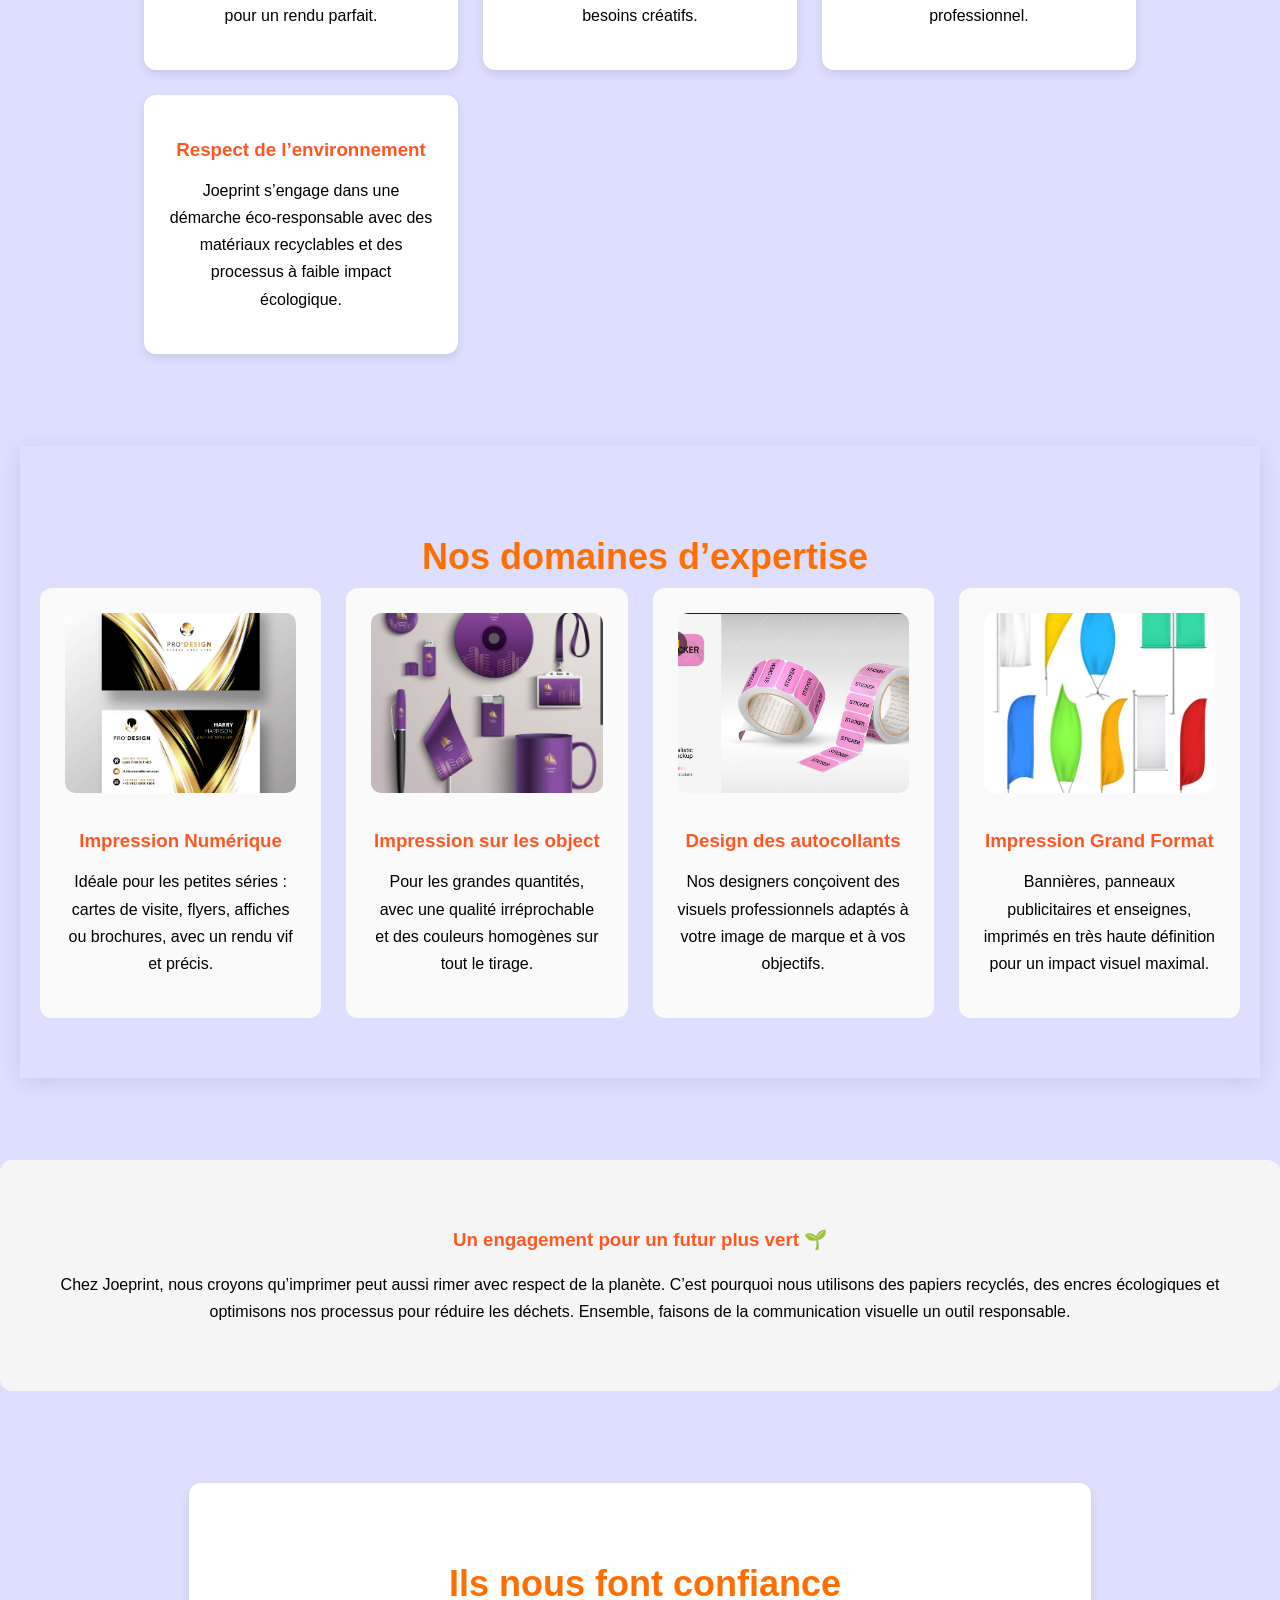
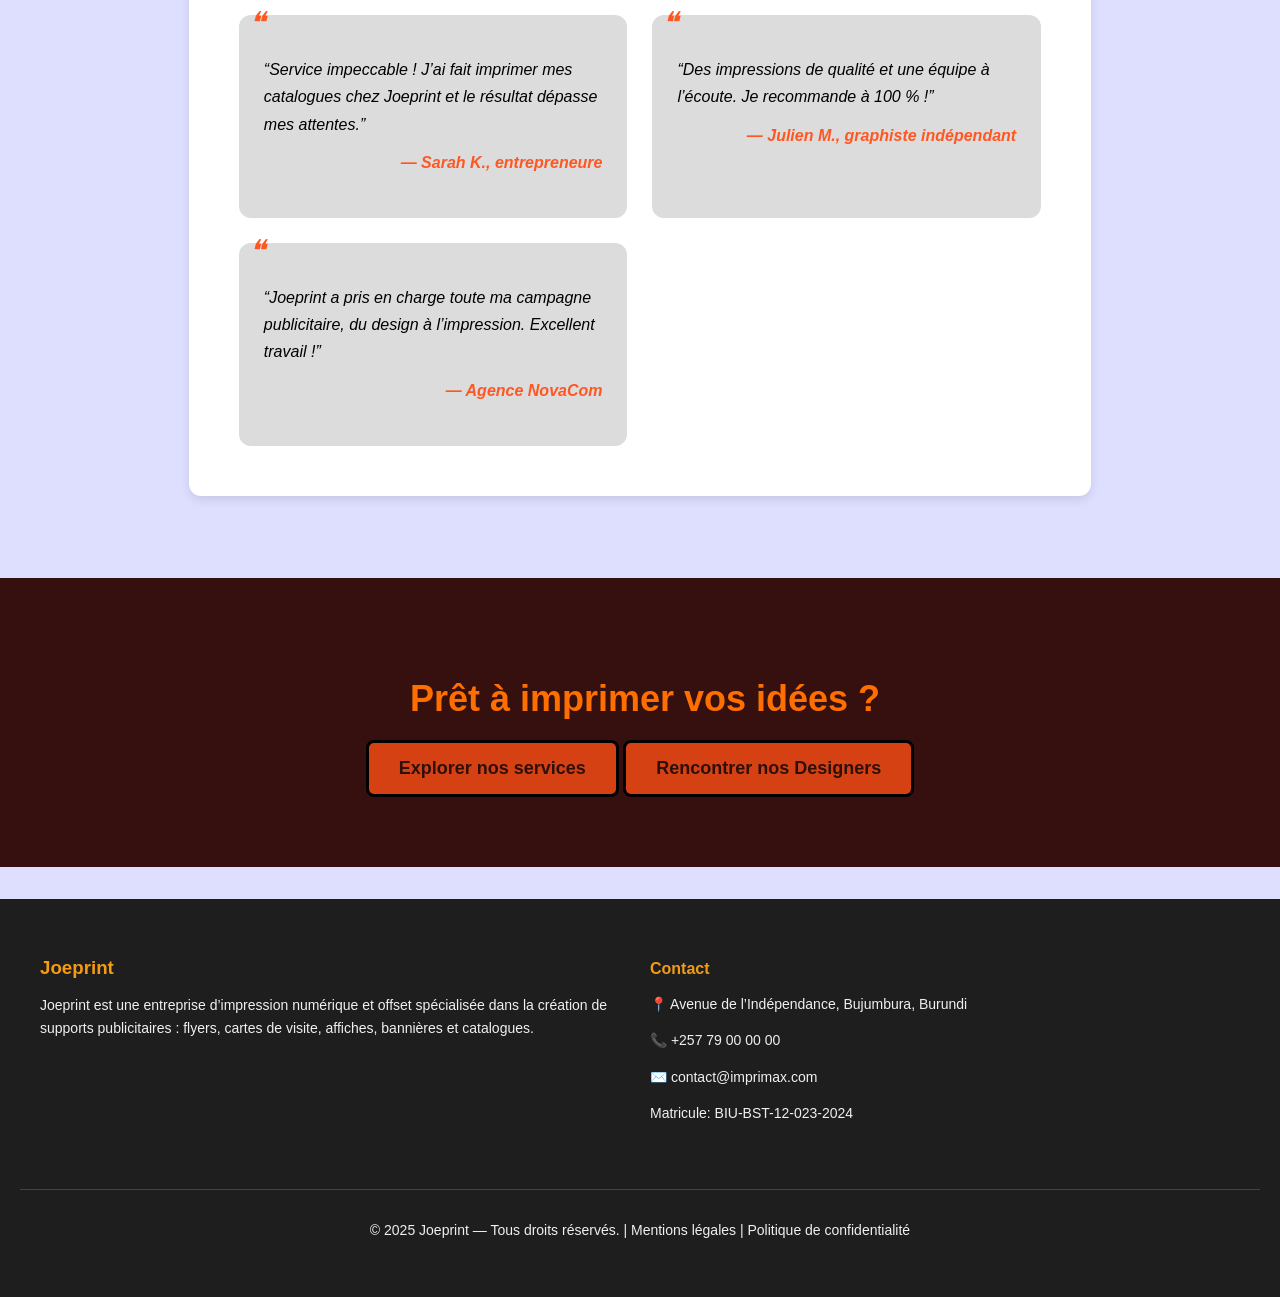
==== commit 26079d5d: "le premier puul" ====
--- a/index.html
+++ b/index.html
@@ -16,10 +16,12 @@
       <div class="log"></div>
 
         <div class="head1">
-            <a href="../IMPRIMERIE/index.html" class="link">Acceuil</a><!--objectif-->
+            <a href="../IMPRIMERIE/index.html" class="link">Acceuil</a>
             <a href="./htmls/publicite.html" class="link">Publicite</a>
             <a href="./htmls/historique.html" class="link">Historique</a>
-            <a href="./htmls/Nos_services.html" class="link">Nos service</a><!--nos contact,nos partainere-->
+            <a href="./htmls/Nos_services.html" class="link">Nos service</a>
+            <a href="./htmls/contacter_nous.html" class="link"> Contactez-nous</a>
+            <a href="./htmls/taharif.html" class="link">tahrif</a>
         </div>
 
         <div></div>
@@ -149,6 +151,9 @@
   </div>
   </div>
 
+
+
+
    <!-- ======== DEBUT DU FOOTER ======== -->
   <footer>
     <div class="footer-container">
@@ -161,17 +166,13 @@
         </p>
       </div>
 
-      <!-- Liens rapides -->
-      
-      <!----------------- Liens rapides --------------->
-     
-
       <!-- Contact -->
       <div class="footer-section">
         <h4>Contact</h4>
         <p>📍 Avenue de l’Indépendance, Bujumbura, Burundi</p>
         <p>📞 +257 79 00 00 00</p>
         <p>✉️ contact@imprimax.com</p>
+        <p>Matricule: BIU-BST-12-023-2024</p>
         <div class="social-icons">
           <a href="#"><i class="fab fa-facebook"></i></a>
           <a href="#"><i class="fab fa-instagram"></i></a>
@@ -200,10 +201,10 @@
       <div class="footer-section footer-links">
         <h4>Liens rapides</h4>
         <ul>
-            <li><a href="index.html" >Acceuil</a></li><!--objectif-->
-            <li><a href="publicite.html" >Publicite</a></li>
-            <li><a href="historique.html" >Historique</a></li>
-            <li><a href="Nos_services.html" >Nos service</a></li>
+            <li><a href="./index.html" class="link">Acceuil</a></li><!--objectif-->
+            <li><a href="./htmls/publicite.html" class="link">Publicite</a></li>
+            <li><a href="./htmls/historique.html" class="link">Historique</a></li>
+            <li><a href="./htmls/Nos_services.html" >Nos service</a></li>
         </ul>
       </div>
       <!-- Contact -->
@@ -212,6 +213,7 @@
         <p>📍 Avenue de l’Indépendance, Bujumbura, Burundi</p>
         <p>📞 +257 79 00 00 00</p>
         <p>✉️ contact@imprimax.com</p>
+        <p>Matricule: BIU-BST-12-023-2024</p>
         <div class="social-icons">
           <a href="#"><i class="fab fa-facebook"></i></a>
           <a href="#"><i class="fab fa-instagram"></i></a>
--- a/Styles/Allstyle.css
+++ b/Styles/Allstyle.css
@@ -1,3 +1,8 @@
+
+.h4{
+color: rgba(0, 0, 255, 0);
+}
+
 body {
     display: flex;
     flex-direction: column;
@@ -449,6 +454,16 @@
 }
  
 /* ------- pour les publcite --------*/
+.lescontenus{
+  height: 30px;
+  width: 90%;
+  background-color: #2e10074d;
+  display: flex;
+  justify-content: center;
+  align-items: center;
+  font-size: 20px;
+  font-weight: 700;
+}
 .pub{
     min-height: 100%;
     width: 100%;
@@ -1325,4 +1340,236 @@
     align-items: center;
     min-height: 20%;
     background-color: #360f0f;
-}+}
+/*------------------------------ flyer --------------------*/
+.parente{
+  display: none;
+}
+.phh{
+  display: none;
+}
+
+/*===================== les taharif =========================*/
+        h2 {
+            text-align: center;
+            font-size: 36px;
+            margin-bottom: 10px;
+            color: #ff6f00;
+        }
+
+        .subtitle {
+            text-align: center;
+            margin-bottom: 40px;
+            font-size: 18px;
+            color: #555;
+        }
+
+        table {
+            width: 100%;
+            border-collapse: collapse;
+            background: #fff;
+            border-radius: 10px;
+            overflow: hidden;
+            box-shadow: 0 10px 25px rgba(0,0,0,0.1);
+        }
+
+        th, td {
+            padding: 15px 20px;
+            text-align: center;
+        }
+
+        th {
+      background-color: #360f0f;
+            color: white;
+            font-size: 18px;
+        }
+
+        tr:nth-child(even) {
+            background: #f9f9f9;
+        }
+
+        tr:hover {
+            background: #ffe6cc;
+            transition: background 0.3s ease;
+        }
+
+        td.price {
+            font-weight: bold;
+            color: #ff6f00;
+        }
+
+        /* Section Vidéos + Audios */
+        .media-section {
+            margin-top: 60px;
+        }
+
+        .media-title {
+            text-align: center;
+            font-size: 30px;
+            margin-bottom: 20px;
+            color: #ff6f00;
+        }
+
+        .media-container {
+            display: flex;
+            flex-wrap: wrap;
+            gap: 30px;
+            justify-content: center;
+        }
+
+        video, audio {
+            width: 100%;
+            max-width: 400px;
+            border-radius: 10px;
+            box-shadow: 0 10px 25px rgba(0,0,0,0.15);
+        }
+        .jo{
+          min-height: 20%;
+        }
+
+        @media (max-width: 768px) {
+            table, thead, tbody, th, td, tr {
+                display: block;
+            }
+
+            th {
+                position: sticky;
+                top: 0;
+                background: #ff6f00;
+                color: white;
+                text-align: left;
+            }
+
+            td {
+                text-align: left;
+                padding-left: 50%;
+                position: relative;
+            }
+
+            td::before {
+                content: attr(data-label);
+                position: absolute;
+                left: 20px;
+                font-weight: bold;
+                color: #555;
+            }
+        }
+
+        /*================================== contactez nous ======================*/
+         h2 {
+            font-size: 36px;
+            text-align: center;
+            margin-bottom: 10px;
+            color: #ff6f00;
+        }
+
+        .subtitle {
+            text-align: center;
+            margin-bottom: 50px;
+            font-size: 18px;
+            color: #555;
+        }
+
+        /* ===== Container ===== */
+        .contact-container {
+            display: flex;
+            justify-content: space-between;
+            gap: 40px;
+            flex-wrap: wrap;
+            max-width: 1200px;
+            margin: 0 auto 80px;
+            padding: 0 20px;
+        }
+
+        /* ===== Formulaire ===== */
+        .contact-form {
+            background: #ffffff;
+            padding: 40px;
+            border-radius: 15px;
+            flex: 1;
+            min-width: 300px;
+            box-shadow: 0 10px 25px rgba(0,0,0,0.1);
+            transition: transform 0.3s ease;
+        }
+
+        .contact-form:hover {
+            transform: translateY(-5px);
+        }
+
+        .contact-form label {
+            display: block;
+            margin-top: 20px;
+            font-weight: 600;
+        }
+
+        .contact-form input,
+        .contact-form textarea {
+            width: 100%;
+            padding: 15px;
+            margin-top: 5px;
+            border: 1px solid #ddd;
+            border-radius: 10px;
+            font-size: 16px;
+            transition: border 0.3s ease;
+        }
+
+        .contact-form input:focus,
+        .contact-form textarea:focus {
+            border-color: #ff6f00;
+            outline: none;
+        }
+
+        .contact-form textarea {
+            resize: none;
+            height: 150px;
+        }
+
+        .contact-form button {
+            margin-top: 25px;
+            padding: 15px;
+            width: 100%;
+            border: none;
+            background: linear-gradient(45deg, #360f0f, #ffb347);
+            color: white;
+            font-size: 18px;
+            font-weight: bold;
+            border-radius: 10px;
+            cursor: pointer;
+            transition: background 0.3s ease, transform 0.2s ease;
+        }
+
+        .contact-form button:hover {
+            background: linear-gradient(45deg, #360f0f, #ffc76b);
+            transform: scale(1.05);
+        }
+
+        /* ===== Infos ===== */
+        .contact-info {
+            background: #360f0f;
+            color: white;
+            padding: 40px;
+            border-radius: 15px;
+            flex: 1;
+            min-width: 300px;
+            box-shadow: 0 10px 25px rgba(0,0,0,0.1);
+        }
+
+        .contact-info h3 {
+            margin-bottom: 20px;
+            font-size: 24px;
+            border-bottom: 2px solid rgba(255,255,255,0.5);
+            padding-bottom: 10px;
+        }
+
+        .contact-info p {
+            margin: 10px 0;
+            font-size: 16px;
+        }
+
+        /* ===== Responsive ===== */
+        @media (max-width: 900px) {
+            .contact-container {
+                flex-direction: column;
+                gap: 30px;
+            }
+        }
--- a/Styles/mediastyle.css
+++ b/Styles/mediastyle.css
@@ -153,6 +153,9 @@
     background-position: center;
     border-radius: 0;
 }
+.h4{
+  color: black;
+}
 @keyframes changeimgs {
 0%{
 background-image: url(../objects/leTout.jpg);
@@ -235,6 +238,14 @@
         border-radius: 5px;
           backface-visibility: visible;
 }
+/*---------------------- les object ---------------------*/
+.phh{
+  height: 100%;
+  width: 100%;
+  object-fit: cover;
+  background-size: cover;
+}
+
 
 
 .hero{
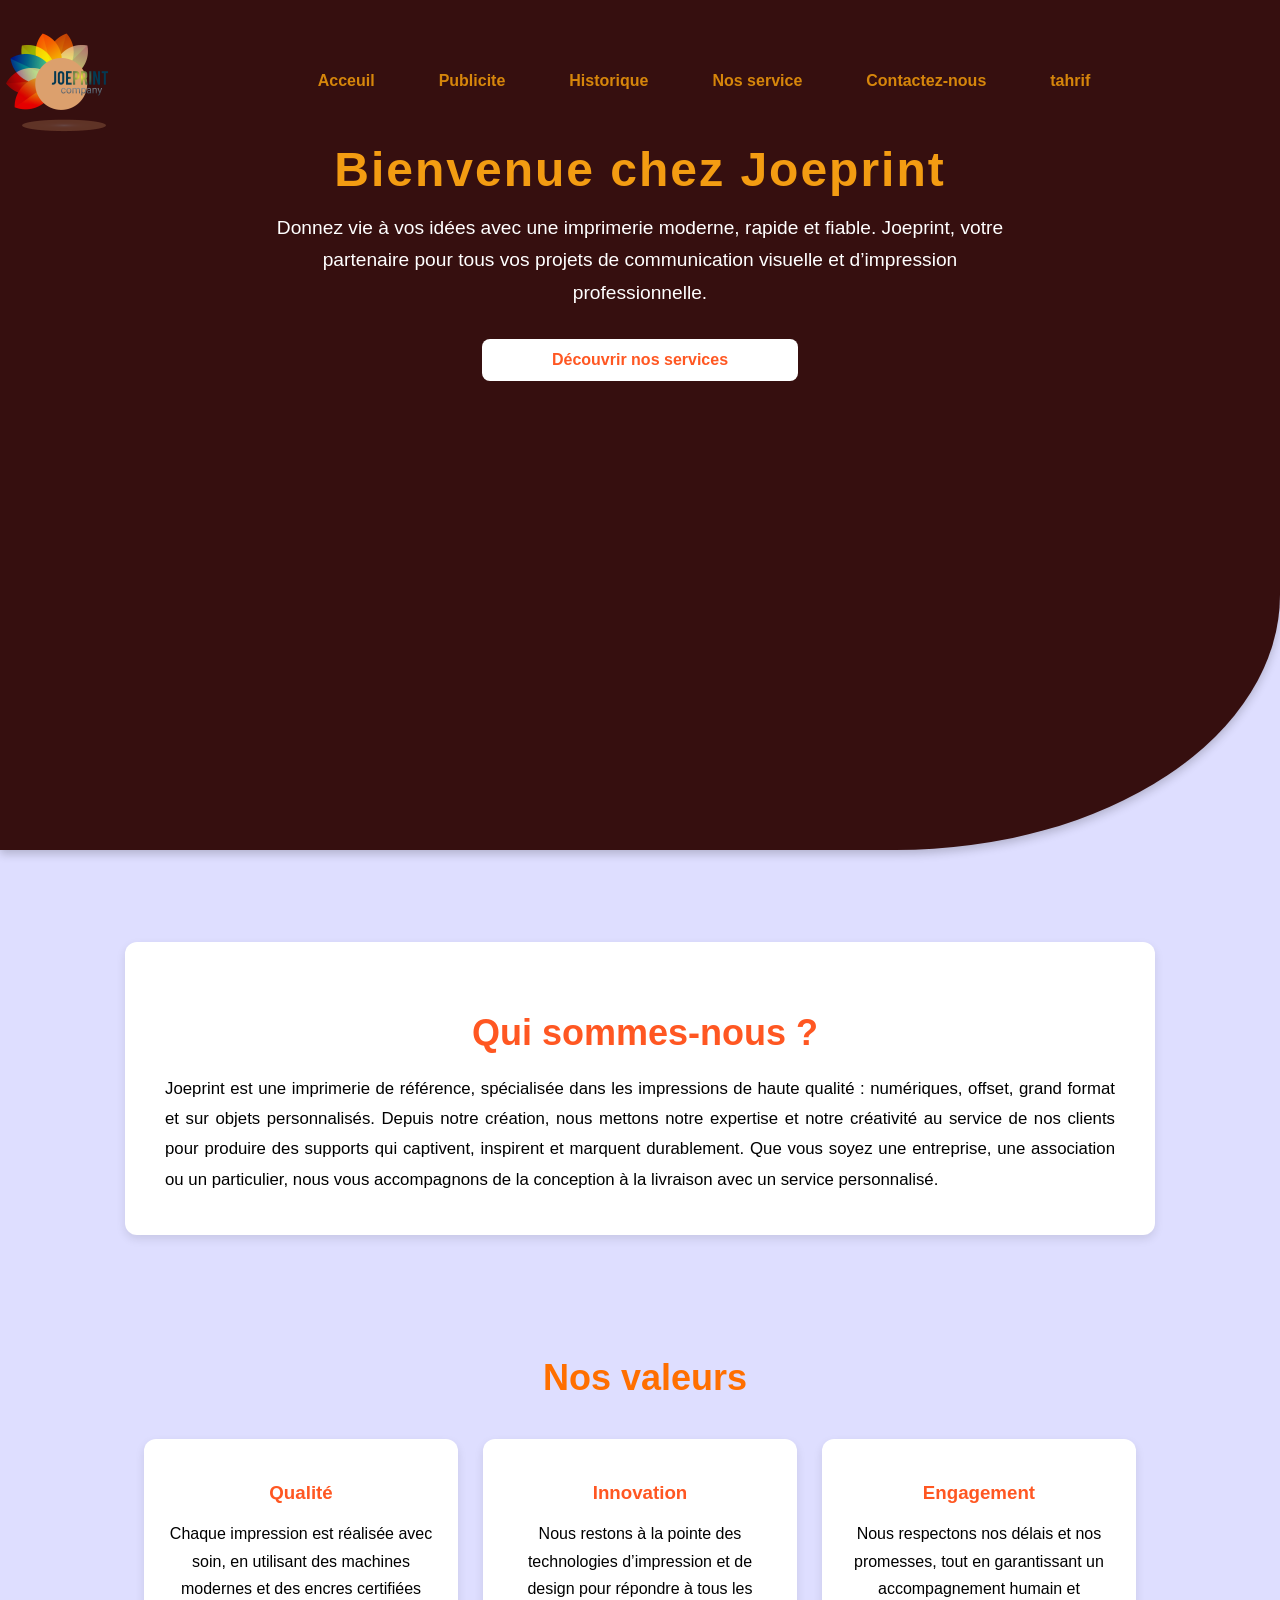
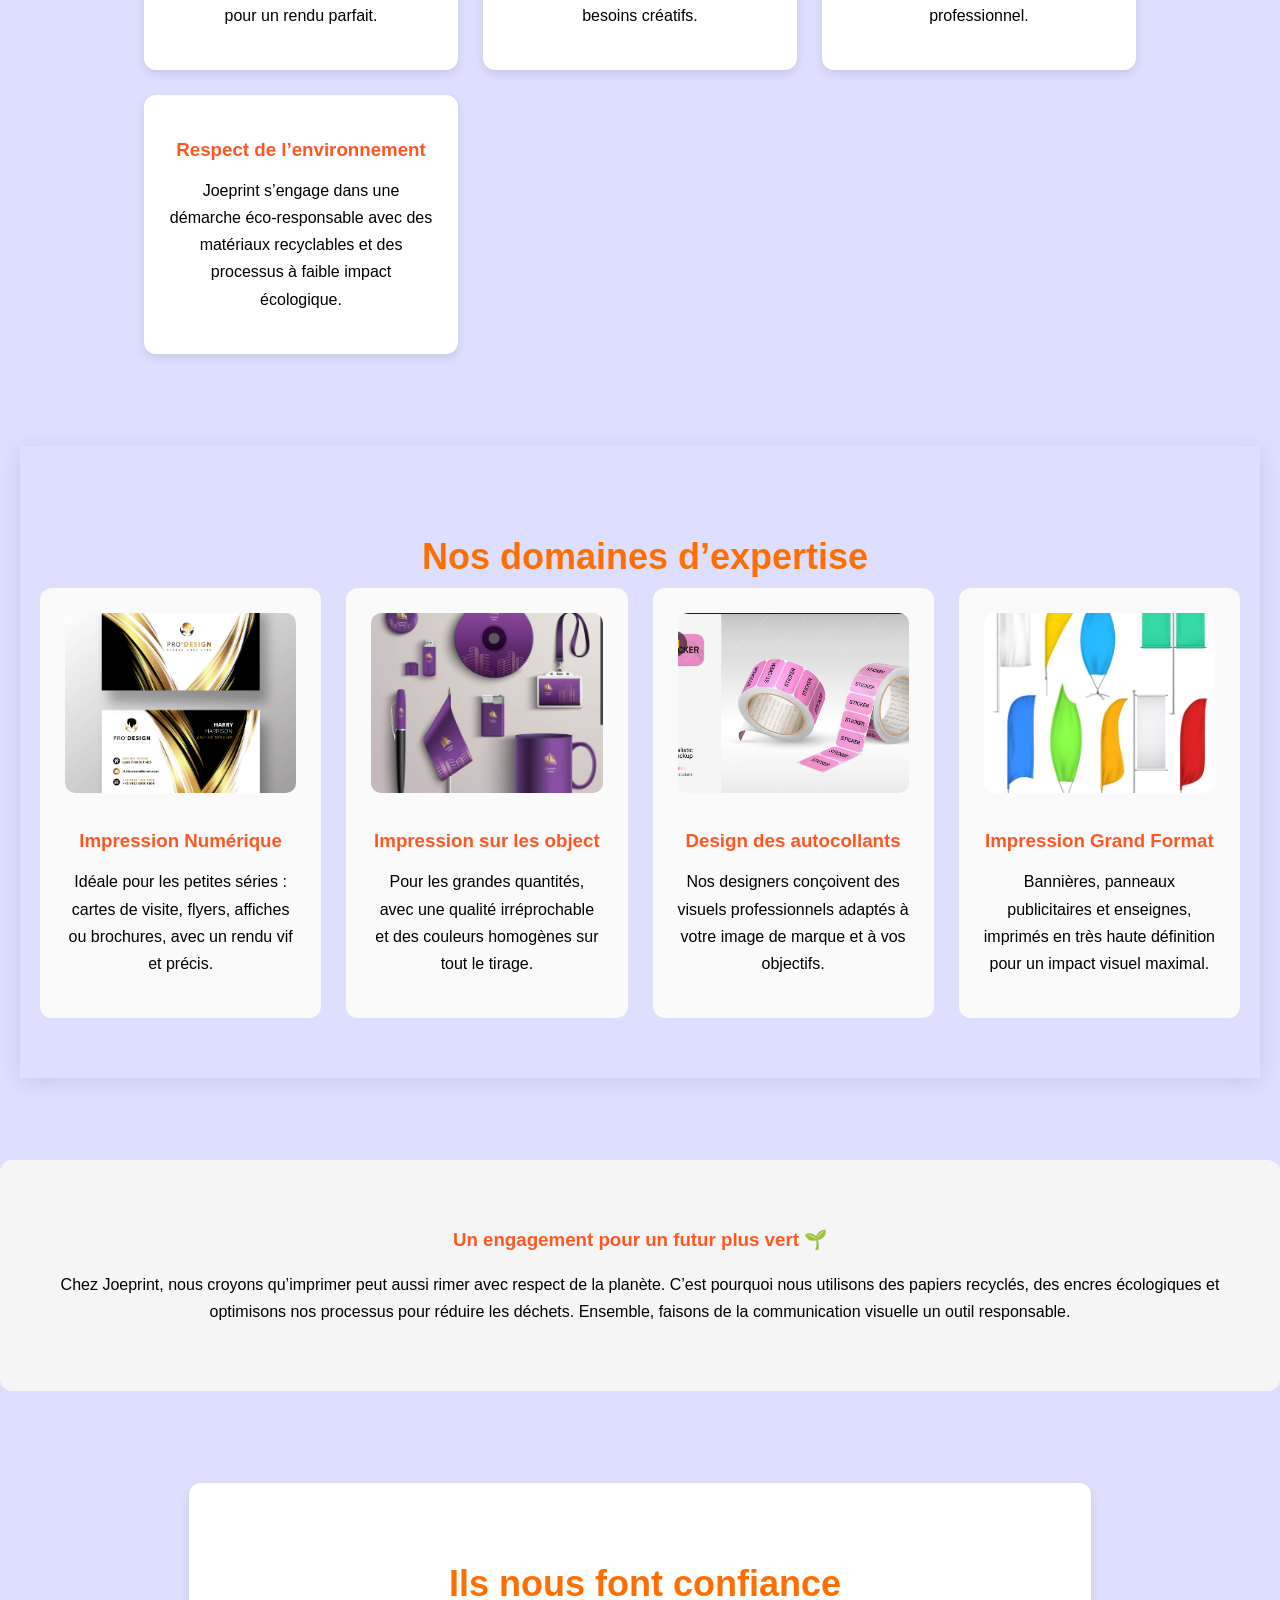
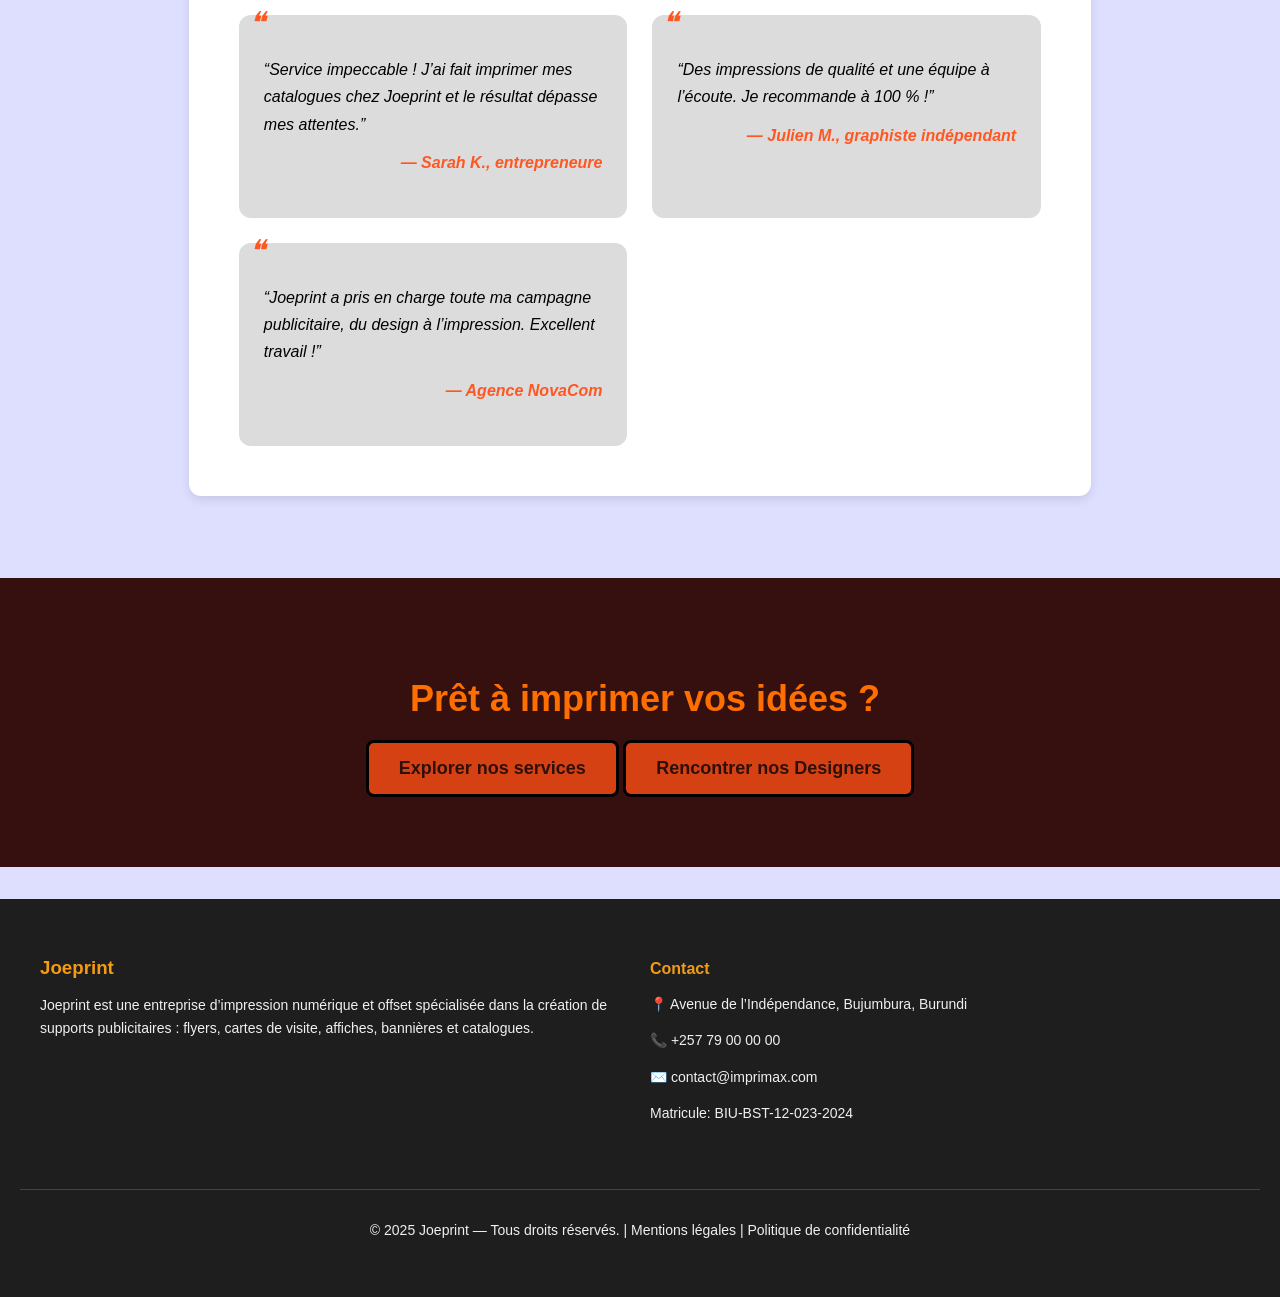
==== commit 12733f29: "bonjout" ====
--- a/index.html
+++ b/index.html
@@ -13,7 +13,7 @@
   <header class="tete">
 
     <div class="head">
-      <div class="log"></div>
+      <div class="log"><img src="./images/My logo.png" alt="" class="ph"></div>
 
         <div class="head1">
             <a href="../IMPRIMERIE/index.html" class="link">Acceuil</a>
@@ -27,6 +27,19 @@
         <div></div>
 
       </div>
+  <div class="hhead2">
+    <div class="nav1">
+      <a href="../index.html" class="link3">Acceuil</a><!--objectif-->
+      <a href="./htmls/publicite.html" class="link3">Publicite</a>
+      <a href="./htmls/historique.html" class="link3">Historique</a>
+      <a href="./htmls/Nos_services.html" class="link3">Nos service</a>
+    </div>
+
+    <div class="nav2">
+      <a href="./htmls/contacter_nous.html" class="link2"> Contactez-nous</a>
+      <a href="./htmls/taharif.html" class="link2">tarifs</a>
+    </div>
+  </div>
 
     <h1>Bienvenue chez Joeprint</h1>
     <p>
@@ -205,6 +218,7 @@
             <li><a href="./htmls/publicite.html" class="link">Publicite</a></li>
             <li><a href="./htmls/historique.html" class="link">Historique</a></li>
             <li><a href="./htmls/Nos_services.html" >Nos service</a></li>
+            <li><a href="./htmls/contacter_nous.html" >contacter_nous</a></li>
         </ul>
       </div>
       <!-- Contact -->
--- a/Styles/Allstyle.css
+++ b/Styles/Allstyle.css
@@ -450,7 +450,6 @@
 .log {
     height: 100%;
     width: 10%;
-    background-color: orange;
 }
  
 /* ------- pour les publcite --------*/
@@ -1427,7 +1426,7 @@
           min-height: 20%;
         }
 
-        @media (max-width: 768px) {
+        @media (max-width: 600px) {
             table, thead, tbody, th, td, tr {
                 display: block;
             }
@@ -1573,3 +1572,9 @@
                 gap: 30px;
             }
         }
+.hhead1{
+  display: none;
+}
+.hhead2{
+  display: none;
+}
--- a/Styles/mediastyle.css
+++ b/Styles/mediastyle.css
@@ -245,9 +245,99 @@
   object-fit: cover;
   background-size: cover;
 }
-
-
-
+/*---------------------- contacte nous ---------------------*/
+.gg{
+  display: block;
+  color: orange;
+}
+/*==============================le header ========================*/
+.hhead1{
+  display: block;
+  min-height: 20%;
+  background-color: #360f0f;
+  display: flex;
+  flex-direction: column;
+  justify-content: center;
+  align-items: center;
+  gap: 20px;
+}
+.nav1{
+  display: flex;
+  height: 50%;
+  width: 100%;
+  justify-content: space-evenly;
+  align-items: center;
+  gap: 20px;
+
+}
+.nav2{
+  display: flex;
+  height: 50%;
+  width: 100%;
+  justify-content: space-evenly;
+  align-items: center;
+
+}
+.link3{
+  display: flex;
+justify-content:center ;
+align-items: center;
+  border-radius: 10px;
+background-color: #f39d1269;
+  height: 40px;
+  width: 100px;
+  color: black;
+    text-decoration: none;
+      font-weight: 600;
+      transition: 0.4s ease;
+}
+.link2{
+  display: flex;
+justify-content:center ;
+align-items: center;
+  border-radius: 10px;
+  background-color: #f39d1269;
+  height: 40px;
+  width: 120px;
+  color: black;
+  text-decoration: none;
+  font-weight: 600; 
+  transition: 0.4s ease;
+}
+.link2:hover{
+  transform: scale(1.01);
+    box-shadow: 0 0 10px 0 black;
+   background-color: #f39d12;
+   color: white;
+}
+.link3:hover{
+  transform: scale(1.01);
+  box-shadow: 0 0 10px 0 black;
+  color: white;
+   background-color: #f39d12;
+}
+
+.hhead2{
+  display: block;
+  min-height: 20%;
+  background-color: #360f0f;
+  display: flex;
+  flex-direction: column;
+  justify-content: center;
+  align-items: center;
+  gap: 20px;
+  width: 90%;
+}
+img{
+  height: 100%;
+  width: 100%;
+  display: block;
+  object-fit: cover;
+  background-position: cover;
+  background-repeat: no-repeat
+}
+table{
+};
 .hero{
   display: none;
 }
@@ -287,5 +377,10 @@
   min-height:50%;
 
 }
-
+.le_centre{
+  display: none;
+}
+.hero{
+  display: none;
+}
 }
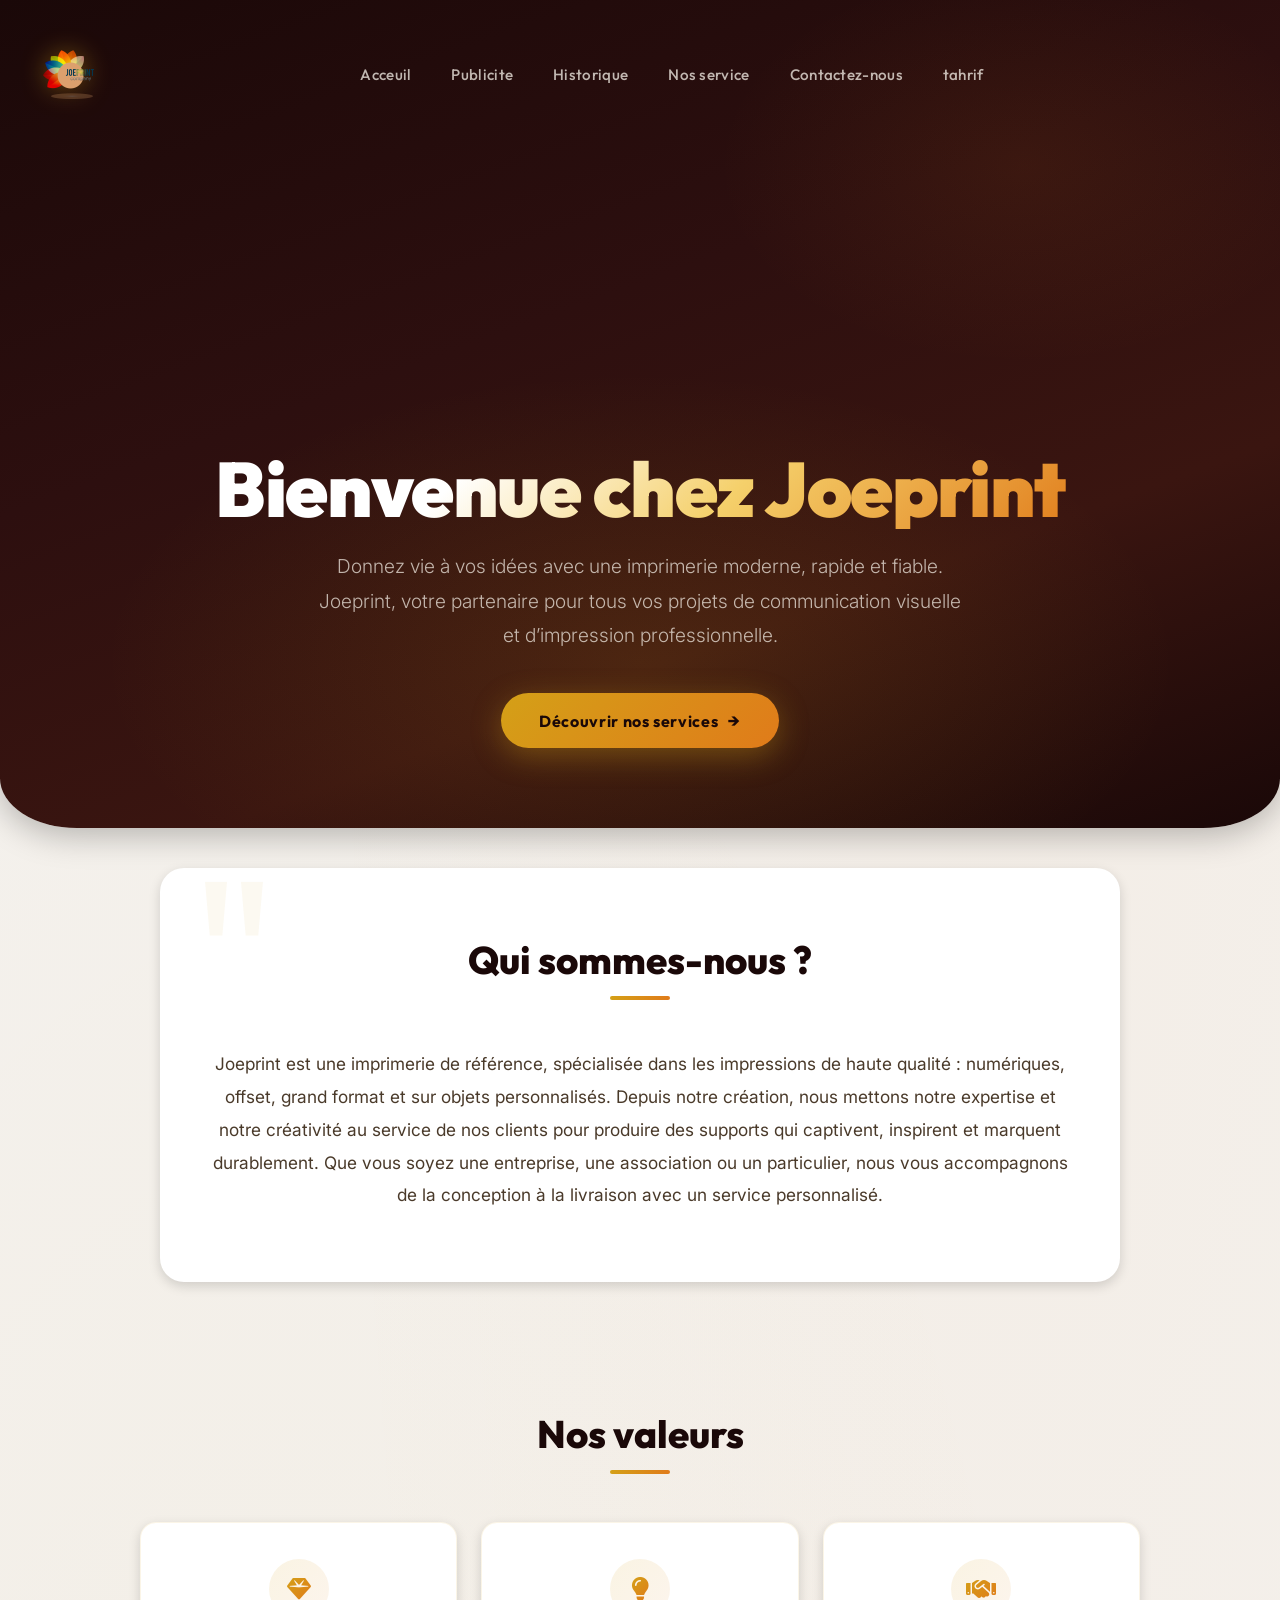
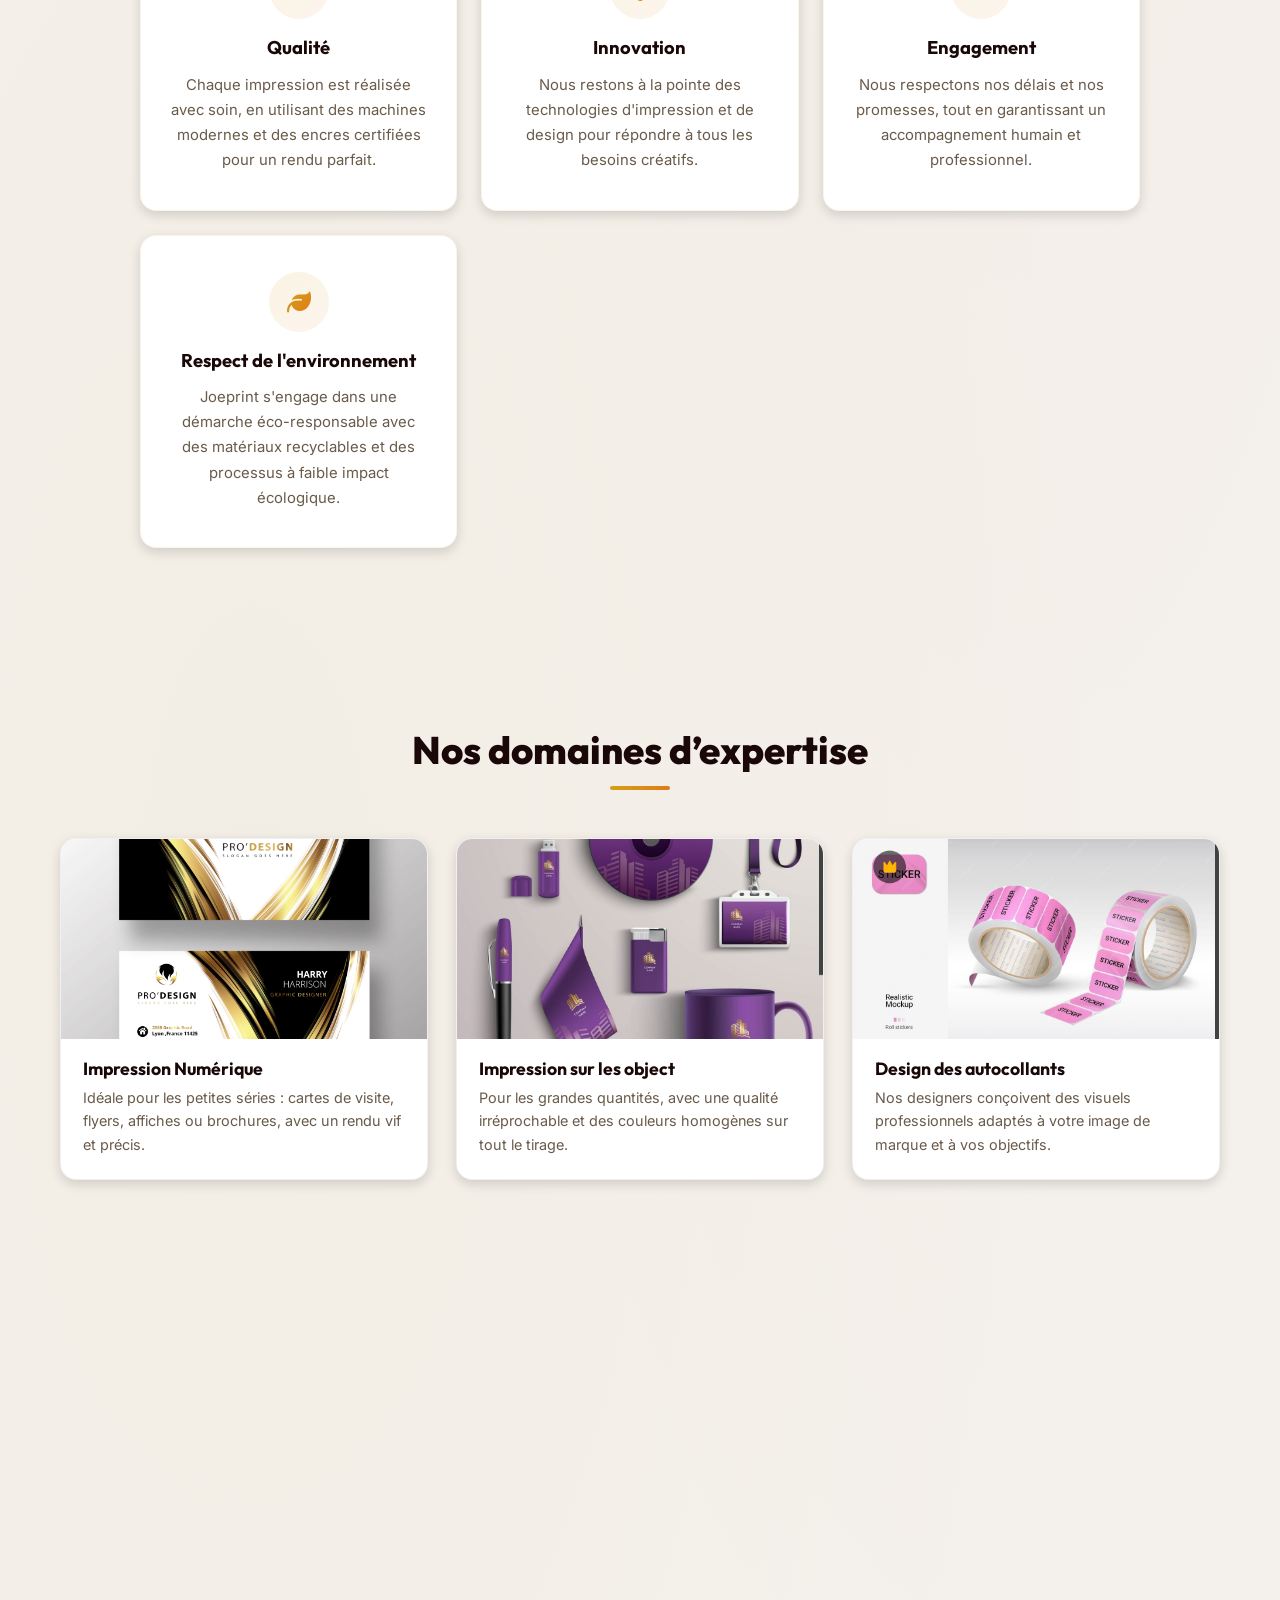
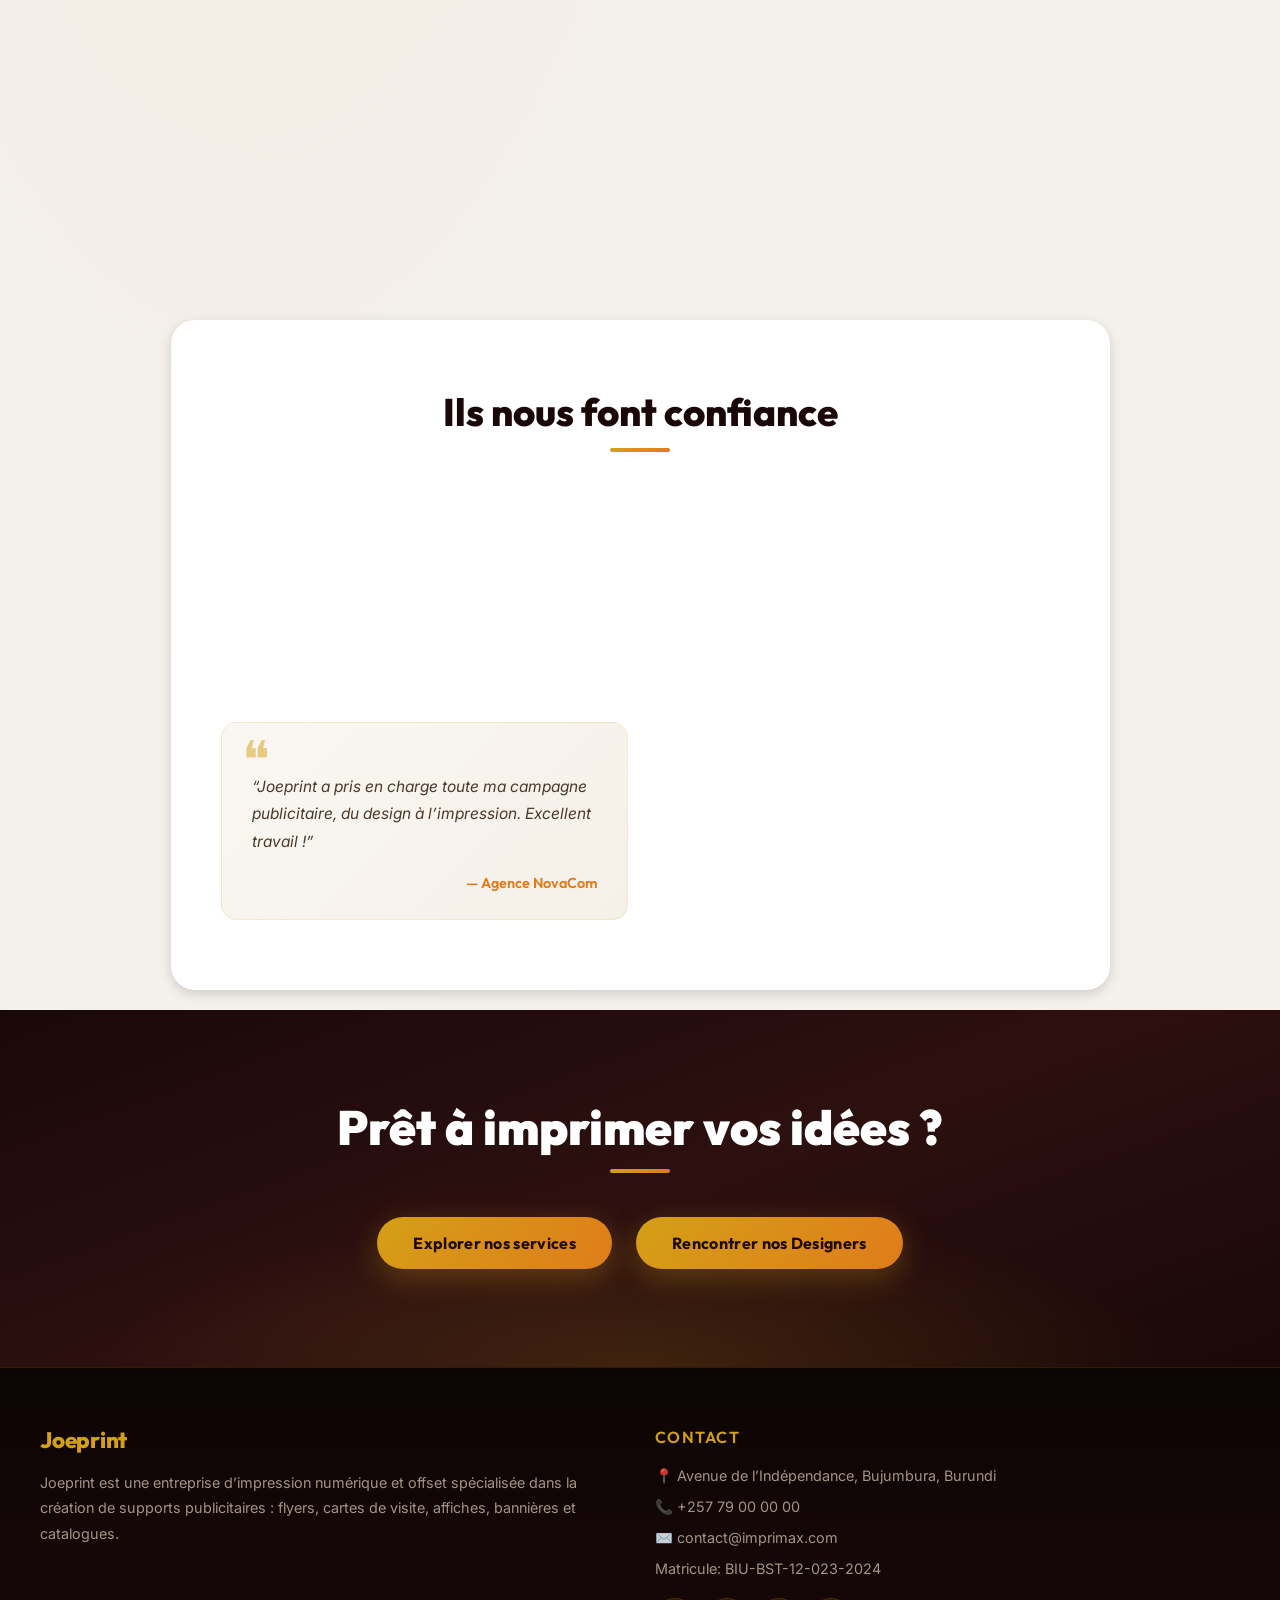
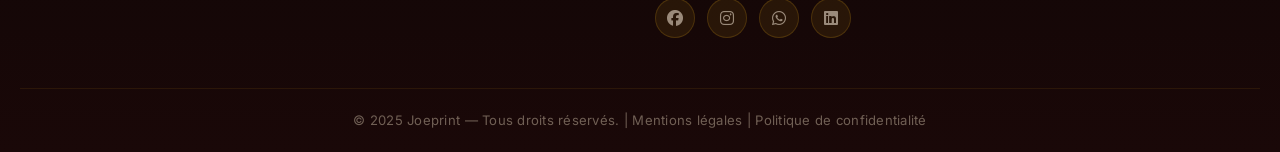
==== commit c185c086: "Mise à jour du design et des pages HTML de l'imprimerie" ====
--- a/index.html
+++ b/index.html
@@ -3,9 +3,14 @@
 <head>
   <meta charset="UTF-8" />
   <meta name="viewport" content="width=device-width, initial-scale=1.0" />
+  <meta name="description" content="Joeprint – Votre imprimerie professionnelle à Bujumbura. Impression numérique, offset, grand format et objets personnalisés." />
   <title>Joeprint – Imprimerie Professionnelle</title>
- <link rel="stylesheet" href="./Styles/Allstyle.css">
- <link rel="stylesheet" href="./Styles/mediastyle.css">
+  <link rel="preconnect" href="https://fonts.googleapis.com">
+  <link rel="preconnect" href="https://fonts.gstatic.com" crossorigin>
+  <link href="https://fonts.googleapis.com/css2?family=Outfit:wght@300;400;500;600;700;800;900&family=Inter:wght@300;400;500;600&display=swap" rel="stylesheet">
+  <link rel="stylesheet" href="https://cdnjs.cloudflare.com/ajax/libs/font-awesome/6.5.0/css/all.min.css">
+  <link rel="stylesheet" href="./Styles/Allstyle.css">
+  <link rel="stylesheet" href="./Styles/mediastyle.css">
 </head>
 <body>
 
@@ -67,20 +72,24 @@
     <h2>Nos valeurs</h2>
     <div class="values">
       <div class="value">
+        <div class="value-icon"><i class="fas fa-gem"></i></div>
         <h3>Qualité</h3>
         <p>Chaque impression est réalisée avec soin, en utilisant des machines modernes et des encres certifiées pour un rendu parfait.</p>
       </div>
       <div class="value">
+        <div class="value-icon"><i class="fas fa-lightbulb"></i></div>
         <h3>Innovation</h3>
-        <p>Nous restons à la pointe des technologies d’impression et de design pour répondre à tous les besoins créatifs.</p>
+        <p>Nous restons à la pointe des technologies d'impression et de design pour répondre à tous les besoins créatifs.</p>
       </div>
       <div class="value">
+        <div class="value-icon"><i class="fas fa-handshake"></i></div>
         <h3>Engagement</h3>
         <p>Nous respectons nos délais et nos promesses, tout en garantissant un accompagnement humain et professionnel.</p>
       </div>
       <div class="value">
-        <h3>Respect de l’environnement</h3>
-        <p>Joeprint s’engage dans une démarche éco-responsable avec des matériaux recyclables et des processus à faible impact écologique.</p>
+        <div class="value-icon"><i class="fas fa-leaf"></i></div>
+        <h3>Respect de l'environnement</h3>
+        <p>Joeprint s'engage dans une démarche éco-responsable avec des matériaux recyclables et des processus à faible impact écologique.</p>
       </div>
     </div>
   </section>
@@ -243,6 +252,50 @@
   </footer>
   <!-- ======== FIN DU FOOTER ======== -->
 
+  <script>
+    // Scroll Reveal Animation
+    const revealElements = document.querySelectorAll('section, .cta, .eco, .testimonials');
+    const observer = new IntersectionObserver((entries) => {
+      entries.forEach((entry, i) => {
+        if (entry.isIntersecting) {
+          setTimeout(() => {
+            entry.target.classList.add('visible');
+            entry.target.style.opacity = '1';
+            entry.target.style.transform = 'translateY(0)';
+          }, i * 80);
+          observer.unobserve(entry.target);
+        }
+      });
+    }, { threshold: 0.1 });
+
+    revealElements.forEach(el => {
+      el.style.opacity = '0';
+      el.style.transform = 'translateY(30px)';
+      el.style.transition = 'opacity 0.65s ease, transform 0.65s ease';
+      observer.observe(el);
+    });
+
+    // Value cards stagger
+    const valueCards = document.querySelectorAll('.value, .service-item, .testimonial');
+    const cardObserver = new IntersectionObserver((entries) => {
+      entries.forEach((entry, i) => {
+        if (entry.isIntersecting) {
+          setTimeout(() => {
+            entry.target.style.opacity = '1';
+            entry.target.style.transform = 'translateY(0)';
+          }, i * 100);
+          cardObserver.unobserve(entry.target);
+        }
+      });
+    }, { threshold: 0.1 });
+
+    valueCards.forEach(el => {
+      el.style.opacity = '0';
+      el.style.transform = 'translateY(25px)';
+      el.style.transition = 'opacity 0.5s ease, transform 0.5s ease';
+      cardObserver.observe(el);
+    });
+  </script>
 
 </body>
 </html>
--- a/Styles/Allstyle.css
+++ b/Styles/Allstyle.css
@@ -1,1580 +1,1503 @@
-
-.h4{
-color: rgba(0, 0, 255, 0);
+/* ============================================================
+   JOEPRINT — PREMIUM DESIGN SYSTEM
+   Palette : Dark Maroon #1a0808 | Gold #d4a017 | Amber #e07b1a
+   Font     : Outfit (headings) + Inter (body)
+   ============================================================ */
+
+/* ── CSS Variables ─────────────────────────────────────────── */
+:root {
+  --clr-bg:        #0d0505;
+  --clr-surface:   #1a0808;
+  --clr-surface2:  #2a0f0f;
+  --clr-card:      #ffffff;
+  --clr-primary:   #d4a017;
+  --clr-accent:    #e07b1a;
+  --clr-accent2:   #ff6b35;
+  --clr-text:      #f5f0e8;
+  --clr-muted:     #9a8a7a;
+  --clr-border:    rgba(212,160,23,0.25);
+  --radius-sm:     8px;
+  --radius-md:     16px;
+  --radius-lg:     24px;
+  --radius-xl:     40px;
+  --shadow-sm:     0 4px 12px rgba(0,0,0,0.15);
+  --shadow-md:     0 8px 32px rgba(0,0,0,0.25);
+  --shadow-gold:   0 0 40px rgba(212,160,23,0.18);
+  --transition:    0.3s cubic-bezier(0.4,0,0.2,1);
+  --font-head:     'Outfit', sans-serif;
+  --font-body:     'Inter', sans-serif;
+}
+
+/* ── Reset & Base ──────────────────────────────────────────── */
+*, *::before, *::after {
+  box-sizing: border-box;
+  margin: 0;
+  padding: 0;
+}
+
+html {
+  scroll-behavior: smooth;
 }
 
 body {
-    display: flex;
-    flex-direction: column;
-    height: 100vh;
-    width: 100%;
-    margin: 0px;
-    /*background:linear-gradient(rgb(192, 139, 25),white,white,white,white,rgb(192, 139, 25));*/
-    background-color: rgba(0, 0, 255, 0.13);
-    overflow-x: hidden;
-    overflow-y: auto;
-    gap: 2rem;
-    font-family: 'Segoe UI', Tahoma, Geneva, Verdana, sans-serif;
-    
-
-}
-
-body::-webkit-scrollbar {
-    display: none;
-}
-/* ------------------------ accueill------------------*/
-
-    /* ===== HEADER ===== */
-    .tete {
-        display: flex;
-        flex-direction: column;
-        align-items: center;
-      background-color: black;
-      background-color: #360f0f;
-      color: #fff;
-      text-align: center;
-      min-height: 90%;
-      border-radius: 0 0 30% 0;
-    }
-    .head{
-        display: flex;
-        justify-content: space-between;
-        align-items: center;
-        height: 15%;
-        min-width: 100%;
-    }
-    .head1{
-        display: flex;
-        gap: 4rem;
-        
-    }
-    .link{
-        text-decoration: none;
-        font-weight: 700;
-        color: #d6860b;
-        transition: transform 2s ease;
-    }
-    .link:hover{
-        transform: scale(1.05);
-        font-weight: 700;
-        color: #d6860b;
-        border-bottom: 2px solid #d6860b;
-    }
-    .log{
-        min-height: 100%;
-        width: 20%;
-    }
-
-
-
-    .tete h1 {
-      font-size: 3em;
-      margin-bottom: 15px;
-      letter-spacing: 2px;
-    }
-
-    .tete p {
-      font-size: 1.2em;
-      max-width: 750px;
-      margin: 0 auto 30px;
-      line-height: 1.7;
-    }
-
-    .tete .linc {
-      display: inline-block;
-      background: #fff;
-      color: #ff5722;
-      padding: 12px 30px;
-      border-radius: 8px;
-      text-decoration: none;
-      font-weight: bold;
-      transition: 0.3s;
-      width: 20%;
-    }
-
-    .tete .linc:hover {
-      background: #222;
-      color: #fff;
-    }
-
-    /* ===== SECTION ===== */
-    section {
-      padding: 80px 20px;
-      max-width: 1200px;
-      margin: auto;
-    }
-
-    h2 {
-      text-align: center;
-      color: #ff5722;
-      margin-bottom: 40px;
-      font-size: 2em;
-    }
-
-    p {
-      line-height: 1.8;
-    }
-
-    /* ===== A PROPOS ===== */
-    .about p {
-      max-width: 950px;
-      margin: auto;
-      text-align: center;
-      font-size: 1.05em;
-    }
-
-    /* ===== NOS VALEURS ===== */
-    .values {
-      display: grid;
-      grid-template-columns: repeat(auto-fit, minmax(250px, 1fr));
-      gap: 25px;
-      margin-top: 40px;
-    }
-
-    .value {
-      background: #fff;
-      border-radius: 12px;
-      padding: 25px;
-      text-align: center;
-      box-shadow: 0 4px 10px rgba(0,0,0,0.1);
-      transition: 0.3s;
-    }
-
-    .value:hover {
-      transform: translateY(-5px);
-    }
-
-    .value h3 {
-      color: #ff5722;
-      margin-bottom: 10px;
-    }
-
-    /* ===== SERVICES EN BREF ===== */
-    .services-preview {
-
-      box-shadow: 0 4px 20px rgba(0,0,0,0.1);
-    }
-
-    .service-grid {
-      display: grid;
-      grid-template-columns: repeat(auto-fit, minmax(280px, 1fr));
-      gap: 25px;
-      max-width: 1200px;
-      margin: auto;
-    }
-
-    .service-item {
-      background: #fafafa;
-      padding: 25px;
-      border-radius: 12px;
-      text-align: center;
-      transition: 0.3s;
-    }
-
-    .service-item:hover {
-      transform: translateY(-5px);
-      box-shadow: 0 4px 10px rgba(0,0,0,0.1);
-    }
-
-    .service-item img {
-      width: 100%;
-      border-radius: 10px;
-      height: 180px;
-      object-fit: cover;
-      margin-bottom: 15px;
-    }
-
-    .service-item h3 {
-      color: #ff5722;
-      margin-bottom: 10px;
-    }
-
-    /* ===== ECO RESPONSABLE ===== */
-    .eco {
-      background: #f5f5f5;
-      border-radius: 12px;
-      padding: 50px;
-      text-align: center;
-      margin-top: 50px;
-    }
-
-    .eco h3 {
-      color: #ff5722;
-      margin-bottom: 20px;
-    }
-
-    /* ===== TÉMOIGNAGES ===== */
-    .testimonials {
-      background: white;
-      border-radius: 12px;
-      padding: 50px;
-      margin-top: 60px;
-      box-shadow: 0 4px 10px rgba(0,0,0,0.1);
-    }
-
-    .testimonials-grid {
-      display: grid;
-      grid-template-columns: repeat(auto-fit, minmax(280px, 1fr));
-      gap: 25px;
-    }
-
-    .testimonial {
-      background: rgb(221, 220, 220);
-      border-radius: 12px;
-      padding: 25px;
-      font-style: italic;
-      position: relative;
-    }
-
-    .testimonial::before {
-      content: "❝";
-      font-size: 30px;
-      color: #ff5722;
-      position: absolute;
-      top: -10px;
-      left: 10px;
-    }
-
-    .testimonial h4 {
-      margin-top: 15px;
-      text-align: right;
-      color: #ff5722;
-    }
-
-    /* ===== CTA ===== */
-    
-    .cta {
-      text-align: center;
-      padding: 70px 20px;
-background-color: #360f0f;
-      color: #fff;
-      background-color: #360f0f;
-    }
-
-    .cta h2 {
-      margin-bottom: 20px;
-    }
-
-    .cta .linccc{
-      display: inline-block;
-      background-color: #d64114;
-      color: #2e1007;
-      padding: 15px 30px;
-      border-radius: 8px;
-      text-decoration: none;
-      font-weight: bold;
-      transition: 0.3s;
-      
-    }
-
-    .cta .linccc:hover{
-      background-color: rgb(228, 177, 10);
-      color: #fff;
-      box-shadow: 0 0 10px 0 black;
-    }
-
-
-/*----------------------------------------------------*/
-
-
-
-/*----------------------------------------------------*/
+  display: flex;
+  flex-direction: column;
+  min-height: 100vh;
+  width: 100%;
+  margin: 0;
+  background-color: #f4f1ed;
+  background-image:
+    radial-gradient(ellipse at 20% 50%, rgba(212,160,23,0.04) 0%, transparent 60%),
+    radial-gradient(ellipse at 80% 10%, rgba(224,123,26,0.03) 0%, transparent 50%);
+  overflow-x: hidden;
+  font-family: var(--font-body);
+  color: #2a1a0a;
+  gap: 0;
+}
+
+body::-webkit-scrollbar { width: 6px; }
+body::-webkit-scrollbar-track { background: #f0ebe3; }
+body::-webkit-scrollbar-thumb { background: var(--clr-primary); border-radius: 99px; }
+
+/* ── Typography ────────────────────────────────────────────── */
+h1, h2, h3, h4, h5 {
+  font-family: var(--font-head);
+  font-weight: 700;
+  line-height: 1.15;
+}
+
+h2 {
+  text-align: center;
+  color: var(--clr-surface);
+  margin-bottom: 48px;
+  font-size: clamp(1.6rem, 3vw, 2.4rem);
+  font-weight: 800;
+  position: relative;
+}
+
+h2::after {
+  content: '';
+  display: block;
+  width: 60px;
+  height: 4px;
+  background: linear-gradient(90deg, var(--clr-primary), var(--clr-accent));
+  border-radius: 99px;
+  margin: 14px auto 0;
+}
+
+p { line-height: 1.8; }
+
+/* ── HEADER / HERO ─────────────────────────────────────────── */
+.tete {
+  display: flex;
+  flex-direction: column;
+  align-items: center;
+  background: linear-gradient(160deg, #1a0808 0%, #2d0f0f 40%, #3a1510 70%, #1a0808 100%);
+  background-image:
+    linear-gradient(160deg, #1a0808 0%, #2d0f0f 40%, #3a1510 70%, #1a0808 100%),
+    url("data:image/svg+xml,%3Csvg width='60' height='60' viewBox='0 0 60 60' xmlns='http://www.w3.org/2000/svg'%3E%3Cg fill='none' fill-rule='evenodd'%3E%3Cg fill='%23d4a017' fill-opacity='0.04'%3E%3Cpath d='M36 34v-4h-2v4h-4v2h4v4h2v-4h4v-2h-4zm0-30V0h-2v4h-4v2h4v4h2V6h4V4h-4zM6 34v-4H4v4H0v2h4v4h2v-4h4v-2H6zM6 4V0H4v4H0v2h4v4h2V6h4V4H6z'/%3E%3C/g%3E%3C/g%3E%3C/svg%3E");
+  color: var(--clr-text);
+  text-align: center;
+  min-height: 92vh;
+  border-radius: 0 0 6% 6%;
+  padding-bottom: 80px;
+  position: relative;
+  overflow: hidden;
+}
+
+.tete::before {
+  content: '';
+  position: absolute;
+  inset: 0;
+  background:
+    radial-gradient(ellipse 60% 50% at 50% 80%, rgba(212,160,23,0.12) 0%, transparent 70%),
+    radial-gradient(ellipse 40% 40% at 80% 20%, rgba(224,123,26,0.08) 0%, transparent 60%);
+  pointer-events: none;
+}
+
+/* ── Navbar top ─────────────────────────────────────────────── */
+.head {
+  display: flex;
+  justify-content: space-between;
+  align-items: center;
+  width: 100%;
+  max-width: 1300px;
+  padding: 22px 40px;
+  position: relative;
+  z-index: 10;
+}
+
+.log {
+  height: 64px;
+  width: auto;
+  display: flex;
+  align-items: center;
+}
+
+.log .ph {
+  height: 64px;
+  width: auto;
+  object-fit: contain;
+  border-radius: var(--radius-sm);
+  filter: drop-shadow(0 0 12px rgba(212,160,23,0.4));
+}
+
+.head1 {
+  display: flex;
+  gap: 2.5rem;
+  align-items: center;
+}
+
+.link {
+  text-decoration: none;
+  font-family: var(--font-head);
+  font-weight: 500;
+  font-size: 0.95rem;
+  color: rgba(245,240,232,0.75);
+  letter-spacing: 0.02em;
+  transition: var(--transition);
+  position: relative;
+  padding: 6px 0;
+}
+
+.link::after {
+  content: '';
+  position: absolute;
+  bottom: 0;
+  left: 0;
+  width: 0;
+  height: 2px;
+  background: linear-gradient(90deg, var(--clr-primary), var(--clr-accent));
+  border-radius: 99px;
+  transition: width var(--transition);
+}
+
+.link:hover {
+  color: var(--clr-primary);
+  transform: none;
+  border-bottom: none;
+  font-weight: 600;
+}
+
+.link:hover::after { width: 100%; }
+
+/* ── Hero content ───────────────────────────────────────────── */
+.tete h1 {
+  font-family: var(--font-head);
+  font-size: clamp(2.5rem, 6vw, 5rem);
+  font-weight: 900;
+  margin: auto auto 20px;
+  max-width: 900px;
+  padding: 0 20px;
+  letter-spacing: -0.02em;
+  line-height: 1.05;
+  background: linear-gradient(135deg, #ffffff 30%, #f5d06b 60%, #e07b1a 100%);
+  -webkit-background-clip: text;
+  -webkit-text-fill-color: transparent;
+  background-clip: text;
+  animation: fadeSlideUp 0.8s ease both;
+  margin-top: auto;
+}
+
+.tete p {
+  font-size: clamp(1rem, 2vw, 1.2rem);
+  max-width: 700px;
+  margin: 0 auto 40px;
+  line-height: 1.8;
+  color: rgba(245,240,232,0.72);
+  font-weight: 300;
+  animation: fadeSlideUp 0.8s 0.15s ease both;
+  padding: 0 20px;
+}
+
+.tete .linc {
+  display: inline-flex;
+  align-items: center;
+  gap: 10px;
+  background: linear-gradient(135deg, var(--clr-primary) 0%, var(--clr-accent) 100%);
+  color: #1a0808;
+  padding: 16px 38px;
+  border-radius: var(--radius-xl);
+  text-decoration: none;
+  font-family: var(--font-head);
+  font-weight: 700;
+  font-size: 1rem;
+  letter-spacing: 0.04em;
+  transition: var(--transition);
+  box-shadow: 0 8px 30px rgba(212,160,23,0.35);
+  animation: fadeSlideUp 0.8s 0.3s ease both;
+  width: auto;
+}
+
+.tete .linc::after {
+  content: '→';
+  font-size: 1.1em;
+  transition: transform var(--transition);
+}
+
+.tete .linc:hover {
+  background: linear-gradient(135deg, #f5d06b 0%, var(--clr-primary) 100%);
+  color: #0d0505;
+  box-shadow: 0 12px 40px rgba(212,160,23,0.5);
+  transform: translateY(-3px) scale(1.02);
+}
+
+.tete .linc:hover::after { transform: translateX(5px); }
+
+/* ── Secondary nav (hhead2) ─────────────────────────────────── */
+.hhead2 { display: none; }
+
+/* ── Section base ───────────────────────────────────────────── */
+section {
+  padding: 90px 20px;
+  max-width: 1200px;
+  margin: auto;
+}
+
+/* ── ABOUT ──────────────────────────────────────────────────── */
+.about {
+  background: white;
+  border-radius: var(--radius-lg);
+  box-shadow: var(--shadow-sm);
+  margin: 40px auto;
+  padding: 70px 50px;
+  max-width: 1000px;
+  position: relative;
+  overflow: hidden;
+}
+
+.about::before {
+  content: '"';
+  position: absolute;
+  top: -20px;
+  left: 30px;
+  font-size: 220px;
+  font-family: var(--font-head);
+  color: rgba(212,160,23,0.06);
+  line-height: 1;
+  pointer-events: none;
+}
+
+.about h2 { color: var(--clr-surface); }
+
+.about p {
+  max-width: 860px;
+  margin: auto;
+  text-align: center;
+  font-size: 1.08rem;
+  color: #4a3a2a;
+  line-height: 1.9;
+}
+
+/* ── NOS VALEURS ────────────────────────────────────────────── */
+.values {
+  display: grid;
+  grid-template-columns: repeat(auto-fit, minmax(240px, 1fr));
+  gap: 24px;
+  margin-top: 40px;
+}
+
+.value {
+  background: white;
+  border-radius: var(--radius-md);
+  padding: 36px 28px;
+  text-align: center;
+  box-shadow: var(--shadow-sm);
+  border: 1px solid rgba(212,160,23,0.1);
+  transition: var(--transition);
+  position: relative;
+  overflow: hidden;
+}
+
+.value::before {
+  content: '';
+  position: absolute;
+  top: 0;
+  left: 0;
+  right: 0;
+  height: 4px;
+  background: linear-gradient(90deg, var(--clr-primary), var(--clr-accent));
+  transform: scaleX(0);
+  transition: transform var(--transition);
+  transform-origin: left;
+}
+
+.value:hover {
+  transform: translateY(-8px);
+  box-shadow: var(--shadow-md);
+  border-color: rgba(212,160,23,0.3);
+}
+
+.value:hover::before { transform: scaleX(1); }
+
+.value-icon {
+  display: flex;
+  align-items: center;
+  justify-content: center;
+  width: 60px;
+  height: 60px;
+  border-radius: 50%;
+  background: linear-gradient(135deg, rgba(212,160,23,0.12), rgba(224,123,26,0.08));
+  margin: 0 auto 18px;
+  transition: var(--transition);
+}
+
+.value-icon i {
+  font-size: 1.5rem;
+  background: linear-gradient(135deg, var(--clr-primary), var(--clr-accent));
+  -webkit-background-clip: text;
+  -webkit-text-fill-color: transparent;
+  background-clip: text;
+}
+
+.value:hover .value-icon {
+  background: linear-gradient(135deg, var(--clr-primary), var(--clr-accent));
+  transform: scale(1.1);
+  box-shadow: 0 6px 20px rgba(212,160,23,0.3);
+}
+
+.value:hover .value-icon i {
+  background: white;
+  -webkit-background-clip: text;
+  -webkit-text-fill-color: transparent;
+  background-clip: text;
+}
+
+.value h3 {
+  font-family: var(--font-head);
+  color: var(--clr-surface);
+  font-size: 1.15rem;
+  margin-bottom: 14px;
+  font-weight: 700;
+}
+
+.value p {
+  color: #6a5a4a;
+  font-size: 0.93rem;
+  line-height: 1.7;
+}
+
+/* ── SERVICES GRID ──────────────────────────────────────────── */
+.services-preview {
+  box-shadow: none;
+  padding: 90px 20px;
+}
+
+.service-grid {
+  display: grid;
+  grid-template-columns: repeat(auto-fit, minmax(280px, 1fr));
+  gap: 28px;
+  max-width: 1200px;
+  margin: auto;
+}
+
+.service-item {
+  background: white;
+  border-radius: var(--radius-md);
+  overflow: hidden;
+  text-align: left;
+  transition: var(--transition);
+  box-shadow: var(--shadow-sm);
+  border: 1px solid rgba(0,0,0,0.06);
+  cursor: pointer;
+}
+
+.service-item:hover {
+  transform: translateY(-10px);
+  box-shadow: 0 20px 50px rgba(0,0,0,0.14);
+}
+
+.service-item img {
+  width: 100%;
+  height: 200px;
+  object-fit: cover;
+  display: block;
+  transition: transform 0.5s ease;
+}
+
+.service-item:hover img { transform: scale(1.07); }
+
+.service-item h3 {
+  font-family: var(--font-head);
+  color: var(--clr-surface);
+  font-size: 1.1rem;
+  font-weight: 700;
+  padding: 20px 22px 6px;
+}
+
+.service-item p {
+  color: #6a5a4a;
+  font-size: 0.9rem;
+  line-height: 1.65;
+  padding: 0 22px 22px;
+}
+
+/* ── ECO SECTION ────────────────────────────────────────────── */
+.eco {
+  background: linear-gradient(135deg, #1a2e1a 0%, #0f1f0f 100%);
+  border-radius: var(--radius-lg);
+  padding: 60px 50px;
+  text-align: center;
+  margin: 0 auto 20px;
+  max-width: 1200px;
+  position: relative;
+  overflow: hidden;
+  color: white;
+}
+
+.eco::before {
+  content: '🌱';
+  position: absolute;
+  font-size: 180px;
+  opacity: 0.07;
+  right: 40px;
+  top: 50%;
+  transform: translateY(-50%);
+  filter: grayscale(1);
+}
+
+.eco h3 {
+  font-family: var(--font-head);
+  color: #7ec87e;
+  margin-bottom: 20px;
+  font-size: 1.6rem;
+  font-weight: 800;
+}
+
+.eco p {
+  color: rgba(255,255,255,0.75);
+  max-width: 760px;
+  margin: auto;
+  line-height: 1.9;
+  font-size: 1rem;
+}
+
+/* ── TESTIMONIALS ───────────────────────────────────────────── */
+.testimonials {
+  background: white;
+  border-radius: var(--radius-lg);
+  padding: 70px 50px;
+  margin: 0 auto 20px;
+  max-width: 1200px;
+  box-shadow: var(--shadow-sm);
+}
+
+.testimonials-grid {
+  display: grid;
+  grid-template-columns: repeat(auto-fit, minmax(280px, 1fr));
+  gap: 24px;
+}
+
+.testimonial {
+  background: linear-gradient(135deg, #faf7f2 0%, #f5f0e8 100%);
+  border-radius: var(--radius-md);
+  padding: 34px 30px 28px;
+  font-style: italic;
+  position: relative;
+  border: 1px solid rgba(212,160,23,0.15);
+  transition: var(--transition);
+}
+
+.testimonial:hover {
+  transform: translateY(-4px);
+  box-shadow: var(--shadow-md);
+}
+
+.testimonial::before {
+  content: "\275D";
+  font-size: 52px;
+  font-style: normal;
+  color: var(--clr-primary);
+  opacity: 0.5;
+  position: absolute;
+  top: 10px;
+  left: 20px;
+  line-height: 1;
+  font-family: var(--font-head);
+}
+
+.testimonial p {
+  color: #4a3a2a;
+  line-height: 1.75;
+  font-size: 0.97rem;
+  margin-top: 16px;
+}
+
+.testimonial h4 {
+  margin-top: 20px;
+  text-align: right;
+  color: var(--clr-accent);
+  font-family: var(--font-head);
+  font-size: 0.9rem;
+  font-weight: 600;
+  font-style: normal;
+}
+
+/* ── CTA SECTION ────────────────────────────────────────────── */
+.cta {
+  text-align: center;
+  padding: 90px 20px;
+  background: linear-gradient(160deg, #1a0808 0%, #2d1010 50%, #1a0808 100%);
+  color: var(--clr-text);
+  position: relative;
+  overflow: hidden;
+  display: block;
+}
+
+.cta::before {
+  content: '';
+  position: absolute;
+  inset: 0;
+  background:
+    radial-gradient(ellipse 60% 60% at 50% 100%, rgba(212,160,23,0.15) 0%, transparent 70%);
+  pointer-events: none;
+}
+
+.cta h2 {
+  color: white;
+  font-size: clamp(1.8rem, 4vw, 3rem);
+  font-weight: 900;
+  margin-bottom: 36px;
+}
+
+.cta h2::after { background: linear-gradient(90deg, var(--clr-primary), var(--clr-accent)); }
+
+.cta .linccc {
+  display: inline-flex;
+  align-items: center;
+  gap: 8px;
+  background: linear-gradient(135deg, var(--clr-primary), var(--clr-accent));
+  color: #1a0808;
+  padding: 16px 36px;
+  border-radius: var(--radius-xl);
+  text-decoration: none;
+  font-family: var(--font-head);
+  font-weight: 700;
+  font-size: 1rem;
+  transition: var(--transition);
+  box-shadow: 0 8px 30px rgba(212,160,23,0.3);
+  margin: 8px 10px;
+  letter-spacing: 0.02em;
+}
+
+.cta .linccc:hover {
+  background: linear-gradient(135deg, #f5d06b, var(--clr-primary));
+  color: #0d0505;
+  box-shadow: 0 12px 40px rgba(212,160,23,0.5);
+  transform: translateY(-4px) scale(1.03);
+}
+
+/* CTA mobile version */
+.ctaa {
+  display: none;
+}
+
+/* ── FOOTER ─────────────────────────────────────────────────── */
+footer {
+  background: linear-gradient(180deg, #0d0505 0%, #1a0808 100%);
+  color: #c8b8a2;
+  padding: 60px 20px 0;
+  font-family: var(--font-body);
+  border-top: 1px solid rgba(212,160,23,0.12);
+}
+
+.footer-container {
+  display: flex;
+  flex-wrap: wrap;
+  justify-content: space-between;
+  gap: 30px;
+  max-width: 1200px;
+  margin: auto;
+}
+
+.footer-section {
+  flex: 1 1 280px;
+  min-width: 240px;
+}
+
+.footer-section h3 {
+  font-family: var(--font-head);
+  color: var(--clr-primary);
+  font-size: 1.4rem;
+  font-weight: 800;
+  margin-bottom: 16px;
+  letter-spacing: -0.01em;
+}
+
+.footer-section h4 {
+  font-family: var(--font-head);
+  color: var(--clr-primary);
+  font-size: 1rem;
+  font-weight: 600;
+  margin-bottom: 16px;
+  text-transform: uppercase;
+  letter-spacing: 0.08em;
+}
+
+.footer-section p {
+  line-height: 1.75;
+  font-size: 0.9rem;
+  color: rgba(200,184,162,0.8);
+  margin-bottom: 6px;
+}
+
+.social-icons {
+  display: flex;
+  gap: 12px;
+  margin-top: 16px;
+}
+
+.social-icons a {
+  display: flex;
+  align-items: center;
+  justify-content: center;
+  width: 40px;
+  height: 40px;
+  border-radius: 50%;
+  background: rgba(212,160,23,0.1);
+  border: 1px solid rgba(212,160,23,0.2);
+  color: var(--clr-muted);
+  font-size: 16px;
+  transition: var(--transition);
+  text-decoration: none;
+}
+
+.social-icons a:hover {
+  background: var(--clr-primary);
+  color: #1a0808;
+  border-color: var(--clr-primary);
+  transform: translateY(-3px);
+  box-shadow: 0 6px 20px rgba(212,160,23,0.35);
+}
+
+.footer-bottom {
+  text-align: center;
+  border-top: 1px solid rgba(212,160,23,0.1);
+  padding: 20px;
+  margin-top: 50px;
+  font-size: 0.82rem;
+  color: rgba(200,184,162,0.5);
+  letter-spacing: 0.02em;
+}
+
+/* mobile footer version — hidden on desktop */
+.footer-containe { display: none; }
+
+/* ── ANIMATIONS ─────────────────────────────────────────────── */
+@keyframes fadeSlideUp {
+  from {
+    opacity: 0;
+    transform: translateY(30px);
+  }
+  to {
+    opacity: 1;
+    transform: translateY(0);
+  }
+}
+
+/* ── Scroll reveal utility ──────────────────────────────────── */
+.reveal {
+  opacity: 0;
+  transform: translateY(30px);
+  transition: opacity 0.6s ease, transform 0.6s ease;
+}
+.reveal.visible {
+  opacity: 1;
+  transform: translateY(0);
+}
+
+/* ────────────────────────────────────────────────────────────
+   OTHER PAGES — preserved styles
+   ──────────────────────────────────────────────────────────── */
+
+/* ── Publicite page ─────────────────────────────────────────── */
 .apropos {
-    min-height: 34%;
-    width: 95%;
-    margin-left: 40px;
-    text-align: justify;
-}
-
-/*----------------------------------------------------*/
+  min-height: 34%;
+  width: 95%;
+  margin-left: 40px;
+  text-align: justify;
+}
 
 .pib {
-    display: flex;
-    flex-direction: row;
-    min-height: 50%;
-    width: 98%;
-    
-    margin-left: 15px;
-    gap: 10px;
-    overflow-y: hidden;
-    overflow-x: auto;
-}
-.pib::-webkit-scrollbar{
-    display: none;
-}
-
-
-
-.pib2{
-    display: flex;
-    flex-direction: column;
-    height: 100%;
-    min-width: 17%;
-    border: 2px solid orange;
-    background-color: rgb(146, 146, 150);
-    text-decoration: none;
-    color: black;
-}
-.pib2::ti{
-
-}
-.img{
-    height: 80%;
-    width: 100%;
-    background-color: white;
-    border-radius: 0 0 30% 0;
-}
-.text{
-    display: flex;
-    flex-direction: column;
-    width: 100%;
-    height: 20%;
-    gap: 5px;
-
-}
-
-.textbup{
-width: 90%;
-margin-left: 10px;
-font-weight: 700;
-}
-.butpub{
-display: flex;
-text-decoration: none;
-padding: 5px;
-background-color: black;
-color: white;
-width: 30%;
-justify-content: center;
-margin-left: 9rem;
-font-weight: 700;
-border-radius: 20%;
-}
-.butpub:hover{
-background-color: rgb(6, 6, 87);
-box-shadow: 0 0 15px 0 rgb(47, 84, 185);
-}
-h2{
-    margin-left:10px ;
-}
-
-
-
-
-
-/*----------------------------------------------------*/
-.qlq {
-    min-height: 50%;
-    width: 100%;
-    transform-style:preserve-3d;
-}
-
-
-/*--------------------- footer-------------------------------*/
-        footer {
-      background: #1e1e1e;
-      color: #f0f0f0;
-      padding: 40px 20px;
-      font-family: Arial, sans-serif;
-    }
-
-    .footer-container {
-      display: flex;
-      flex-wrap: wrap;
-      justify-content: space-between;
-      gap: 20px;
-      max-width: 1200px;
-      margin: auto;
-    }
-
-    .footer-section {
-      flex: 1 1 250px;
-      min-width: 250px;
-    }
-
-    .footer-section h3, .footer-section h4 {
-      color: #f39c12;
-      margin-bottom: 15px;
-    }
-
-    .footer-section p {
-      line-height: 1.6;
-      font-size: 14px;
-    }
-
-
-    .social-icons a {
-      color: #ddd;
-      margin-right: 10px;
-      font-size: 20px;
-      transition: transform 0.3s ease, color 0.3s ease;
-    }
-
-    .social-icons a:hover {
-      color: #f39c12;
-      transform: scale(1.2);
-    }
-
-    .footer-bottom {
-      text-align: center;
-      border-top: 1px solid #444;
-      padding-top: 15px;
-      margin-top: 30px;
-      font-size: 14px;
-    }
-
-    .footer-containe{
-      display: none;
-    }
-    /*------------------------------------------------------------*/
-
-
-.vide{
-    height: 100%;
-    width:30% ;
-    background-color: blueviolet;
-}
-
-
-
-
-/*------------------------ tout les publicites des ce qu'on fait----------------------------*/
-.tete2{
-    display: flex;
-    justify-content: center;
-    align-items:center;
-    min-height: 15%;
-    background-color: rgb(9, 9, 85);
-    gap: 20px;
-}
-.log {
-    height: 100%;
-    width: 10%;
-}
- 
-/* ------- pour les publcite --------*/
-.lescontenus{
+  display: flex;
+  flex-direction: row;
+  min-height: 50%;
+  width: 98%;
+  margin-left: 15px;
+  gap: 10px;
+  overflow-y: hidden;
+  overflow-x: auto;
+}
+.pib::-webkit-scrollbar { display: none; }
+
+.pib2 {
+  display: flex;
+  flex-direction: column;
+  height: 100%;
+  min-width: 17%;
+  border: 2px solid rgba(212,160,23,0.4);
+  background-color: rgb(146,146,150);
+  text-decoration: none;
+  color: black;
+  border-radius: var(--radius-sm);
+  transition: var(--transition);
+}
+.pib2:hover { transform: translateY(-4px); box-shadow: var(--shadow-md); }
+
+.img {
+  height: 80%;
+  width: 100%;
+  background-color: white;
+  border-radius: 0 0 30% 0;
+}
+
+.text {
+  display: flex;
+  flex-direction: column;
+  width: 100%;
+  height: 20%;
+  gap: 5px;
+}
+
+.textbup {
+  width: 90%;
+  margin-left: 10px;
+  font-weight: 700;
+}
+
+.butpub {
+  display: flex;
+  text-decoration: none;
+  padding: 5px;
+  background: linear-gradient(135deg, var(--clr-surface), var(--clr-surface2));
+  color: white;
+  width: 30%;
+  justify-content: center;
+  margin-left: 9rem;
+  font-weight: 700;
+  border-radius: var(--radius-sm);
+  transition: var(--transition);
+}
+.butpub:hover { background: var(--clr-primary); color: var(--clr-surface); }
+
+.qlq { min-height: 50%; width: 100%; }
+
+/* ── Publicite detail page ──────────────────────────────────── */
+.tete2 {
+  display: flex;
+  justify-content: center;
+  align-items: center;
+  min-height: 15%;
+  background: linear-gradient(135deg, var(--clr-surface) 0%, var(--clr-surface2) 100%);
+  gap: 20px;
+}
+
+.lescontenus {
   height: 30px;
   width: 90%;
-  background-color: #2e10074d;
+  background-color: rgba(46,16,7,0.3);
   display: flex;
   justify-content: center;
   align-items: center;
   font-size: 20px;
   font-weight: 700;
 }
-.pub{
-    min-height: 100%;
-    width: 100%;
-    background-color: rgba(255, 166, 0, 0.349);
-}
-.tetepub{
-    display: flex;
-    justify-content: center;
-    align-items: center;
-    min-height: 20%;
-    background-color: #360f0f;
-}
-.head22{
-    display: flex;
-        justify-content: space-between;
-        align-items: center;
-        height: 100%;
-        min-width: 100%;
-}
-.haut{
-    display: flex;
-    position: relative;
-    justify-content: center;
-    align-items: center;
-    min-height: 70%;
-    width: 100%;
-    gap: 20px;
-}
-.bas{
-    display: flex;
-    min-height: 55%;
-    width: 100%;
-}
-.im1{
-    height: 100%;
-    width: 30%;
-    background-color: bisque;
-}
-.text3{
-    display: flex;
-    flex-direction: column;
-    justify-content: center;
-    align-items: center;
-    height:100%;
-    width: 30%;
-  background-color: #360f0f71;
-    font-weight: 700;
-    border-radius: 50px;
-    text-align: justify;
-    font-size: 40px;
-}
-
-.lesicon{
-    display: flex;
-    justify-content: center;
-    align-items: center;
-    flex-direction: column;
-    gap: 20px;
-    position: relative;
-    left: 2rem;
-    height: 100%;
-    width: 20%;
-    margin-left: 20px;
-}
-.icon{
-    transform: rotateZ(350deg);
-    height: 20%;
-    width: 90%;
-    border: 1px solid black;
-    font-size: large;
-    font-weight: 700;
-    border-radius:0 40% 40% 0;
-    display: flex;
-    justify-content: center;
-    align-items: center;
-    animation: colo 4s ease infinite;
-}
+
+.pub { min-height: 100%; width: 100%; background-color: rgba(255,166,0,0.12); }
+
+.tetepub {
+  display: flex;
+  justify-content: center;
+  align-items: center;
+  min-height: 20%;
+  background: linear-gradient(135deg, var(--clr-surface), var(--clr-surface2));
+}
+
+.head22 {
+  display: flex;
+  justify-content: space-between;
+  align-items: center;
+  height: 100%;
+  min-width: 100%;
+}
+
+.haut {
+  display: flex;
+  position: relative;
+  justify-content: center;
+  align-items: center;
+  min-height: 70%;
+  width: 100%;
+  gap: 20px;
+}
+
+.bas { display: flex; min-height: 55%; width: 100%; }
+
+.im1 { height: 100%; width: 30%; background-color: bisque; }
+
+.text3 {
+  display: flex;
+  flex-direction: column;
+  justify-content: center;
+  align-items: center;
+  height: 100%;
+  width: 30%;
+  background-color: rgba(54,15,15,0.44);
+  font-weight: 700;
+  border-radius: 50px;
+  text-align: justify;
+  font-size: 40px;
+}
+
+.lesicon {
+  display: flex;
+  justify-content: center;
+  align-items: center;
+  flex-direction: column;
+  gap: 20px;
+  position: relative;
+  left: 2rem;
+  height: 100%;
+  width: 20%;
+  margin-left: 20px;
+}
+
+.icon {
+  transform: rotateZ(350deg);
+  height: 20%;
+  width: 90%;
+  border: 1px solid rgba(212,160,23,0.5);
+  font-size: large;
+  font-weight: 700;
+  border-radius: 0 40% 40% 0;
+  display: flex;
+  justify-content: center;
+  align-items: center;
+  animation: colo 4s ease infinite;
+  background: rgba(212,160,23,0.05);
+}
+
 @keyframes colo {
-    0%{
-        color: rgb(65, 163, 202);
-        font-size: 20px;
-    }
-    100%{
-        color: black;
-    }
-}
-.v1{
-    animation-delay: 0s;
-}
-.v2{
-    animation-delay: 3s;
-}
-.v3{
-    animation-delay: 6s;
-}
-
-.ecri{
-    margin-left: 30px;
-    text-align: justify;
-    min-height: 30%;
-    width: 90%;
-    background-color: rgba(255, 166, 0, 0.377);
-    padding: 10px;
-}
-.textoo{
-  display: none;
-}
-.h3{
-  display: none;
-}
-.lesObjecte22{
-  display: none;
-}
-
-.im2{
-    transform: rotateZ(30deg);
-    position: relative;
-    top: 2rem;
-    right: 2rem;
-    height:80%;
-    width: 18%;
-    z-index: 2;
-    border-radius: 10px;
-}
-
-
-
-.imgchange{
-    position: relative;
-    bottom: 5rem;
-   left: 4rem;
-    min-height: 100%;
-    width:55%;
-    animation: changeimgs 16s infinite ease-in;
-    object-fit: cover;
-    background-repeat: no-repeat;
-    background-size: 100% 100%;
-    background-position: center;
-    box-shadow:0 0 0 20px black ;
-    border-radius: 0;
-}
+  0% { color: rgb(212,160,23); font-size: 20px; }
+  100% { color: var(--clr-surface); }
+}
+
+.v1 { animation-delay: 0s; }
+.v2 { animation-delay: 3s; }
+.v3 { animation-delay: 6s; }
+
+.ecri {
+  margin-left: 30px;
+  text-align: justify;
+  min-height: 30%;
+  width: 90%;
+  background-color: rgba(255,166,0,0.15);
+  padding: 10px;
+  border-radius: var(--radius-sm);
+}
+
+.textoo { display: none; }
+.h3 { display: none; }
+.lesObjecte22 { display: none; }
+
+.im2 {
+  transform: rotateZ(30deg);
+  position: relative;
+  top: 2rem;
+  right: 2rem;
+  height: 80%;
+  width: 18%;
+  z-index: 2;
+  border-radius: 10px;
+}
+
+.imgchange {
+  position: relative;
+  bottom: 5rem;
+  left: 4rem;
+  min-height: 100%;
+  width: 55%;
+  animation: changeimgs 16s infinite ease-in;
+  object-fit: cover;
+  background-repeat: no-repeat;
+  background-size: 100% 100%;
+  background-position: center;
+  box-shadow: 0 0 0 20px var(--clr-surface);
+  border-radius: 0;
+}
+
 @keyframes changeimgs {
-0%{
-background-image: url(../objects/leTout.jpg);
-}
-15%{
-background-image: url(../lesColan/colan2.jpg);
-}
-30%{
-background-image: url(../lesColan/colan3.jpg);
-}
-45%{
-background-image: url(../lesColan/colant.jpg);
-}
-60%{
-background-image: url(../objects/1762935587612.jpg);
-}
-75%{
-background-image: url(../objects/Screenshot_20251112-100719.jpg);
-}
-90%{
-background-image: url(../objects/tass2.jpg);
-}
-100%{
-background-image: url(../objects/tass.jpg);
-}
-    
-}
-.parent{
-    display: flex;
-    justify-content: center;
-    align-items: center;
-    min-height:100%;
-    width: 100%;
-    background-color: brown;
-}
-
-.lescontenus{
-    min-height: 20%;
-}
-.surObject{
-    display: flex;
-    flex-direction: row;
-    gap: 15px;
-    min-height: 35%;
-    width: 97%;
-    margin-left: 20px;
-    overflow-x: auto;
-    overflow-y: hidden;
-}
-.surObject::-webkit-scrollbar{
-    display: none;
-}
-.title{
-    text-align: start;
-    color: #111;
-}
-.object{
-    display: flex;
-    flex-direction: column;
-    height: 98.5%;
-    min-width: 11%;
-    display: flex;
-    flex-direction: column;
-    margin-left: 5px;
-    border: 1px solid black;
+  0%   { background-image: url(../objects/leTout.jpg); }
+  15%  { background-image: url(../lesColan/colan2.jpg); }
+  30%  { background-image: url(../lesColan/colan3.jpg); }
+  45%  { background-image: url(../lesColan/colant.jpg); }
+  60%  { background-image: url(../objects/1762935587612.jpg); }
+  75%  { background-image: url(../objects/Screenshot_20251112-100719.jpg); }
+  90%  { background-image: url(../objects/tass2.jpg); }
+  100% { background-image: url(../objects/tass.jpg); }
+}
+
+.parent {
+  display: flex;
+  justify-content: center;
+  align-items: center;
+  min-height: 100%;
+  width: 100%;
+  background-color: brown;
+}
+
+.surObject {
+  display: flex;
+  flex-direction: row;
+  gap: 15px;
+  min-height: 35%;
+  width: 97%;
+  margin-left: 20px;
+  overflow-x: auto;
+  overflow-y: hidden;
+}
+.surObject::-webkit-scrollbar { display: none; }
+
+.title { text-align: start; color: #111; }
+
+.object {
+  display: flex;
+  flex-direction: column;
+  height: 98.5%;
+  min-width: 11%;
+  margin-left: 5px;
+  border: 1px solid rgba(212,160,23,0.3);
   text-decoration: none;
-    border-radius: 0 0 10% 10%;
-    transition: transform 0.4s ease;
-    color: black;
-}
-.object:hover{
-box-shadow: 0 0 30px 0 black;
-transform:  scale(1.05);
-}
-.phot{
-    height: 80%;
-    width: 100%;
-
-    border-radius: 0 0 10% 10%;
-}
-
-.object2{
-    display: flex;
-    justify-content: center;
-    align-items: center;
-    font-weight: 700;
-    height: 20%;
-    width: 100%;
-    border-radius: 0 0 70% 0;
-    border-bottom: 1px solid black;
-}
-
-.contain{
-    display: flex;
-    gap: 20px;
-    min-height:50% ;
-}
-.bloc{
-    display: flex;
-    justify-content: center;
-    align-items: center;
-    height: 100%;
-    width: 50%;
-    box-shadow: 0 0 10px 0 black;
-}
-.pic1{
-    height: 100%;
-    width: 40%;
-    background-color:red ;
-}
-.bloc1{
-    display: flex;
-    justify-content: center;
-    align-items: center;
-    height: 60%;
-    width: 55%;
-background-color: #360f0fe7;
-    border-radius: 0 10% 10% 0;
-    font-weight: 700;
-    color: rgb(187, 181, 181);
-}
-.pus{
-    width: 90%;
-    text-align: justify;
-    margin-left: 10px;
-}
-
-
-/*-----------------petit portefolio du chef des designers de joeprint ---------*/
-
-    /* ===== SECTION CHEF DESIGNER ===== */
-    .designer-section {
-      display: flex;
-      flex-wrap: wrap;
-      align-items: center;
-      justify-content: center;
-      background-color: #360f0f;
-      padding: 60px 20px;
-      max-width: 1200px;
-      margin: 60px auto;
-      border-radius: 15px;
-      box-shadow: 0 4px 12px rgba(0, 0, 0, 0.1);
-    }
-
-    .designer-photo {
-      flex: 1 1 300px;
-      text-align: center;
-    }
-
-    .designer-photo img {
-      width: 260px;
-      height: 260px;
-      border-radius: 50%;
-      object-fit: cover;
-      border: 4px solid #f39c12;
-      box-shadow: 0 4px 10px rgba(0,0,0,0.2);
-      transition: transform 0.3s ease;
-      background-color: #111;
-    }
-
-    .designer-photo img:hover {
-      transform: scale(1.05);
-    }
-    .designer-info {
-      flex: 1 1 400px;
-      padding: 20px;
-    }
-
-    .designer-info h2 {
-      color: #f39c12;
-      margin-bottom: 10px;
-      font-size: 28px;
-    }
-
-    .designer-info h4 {
-      color: #555;
-      margin-bottom: 20px;
-      font-size: 18px;
-    }
-
-    .designer-info p {
-      font-size: 15px;
-      line-height: 1.7;
-      margin-bottom: 25px;
-      color: white;
-    }
-
-    .btn-designers {
-      display: inline-block;
-      background: #f39c12;
-      color: white;
-      padding: 10px 25px;
-      text-decoration: none;
-      border-radius: 25px;
-      transition:transform 0.2s ease;
-      font-weight: bold;
-    }
-
-    .btn-designers:hover {
-      background: #d6860b;
-      transform: scale(1.05);
-    }
-/*------------------------ page qui presante tout les designers----------------------------*/
-
-h1, h2 {
-      text-align: center;
-      color: #f39c12;
-      margin-bottom: 10px;
-    }
-
-    p {
-      line-height: 1.7;
-    }
-
-    /* ===== SECTION PRESENTATION ENTREPRISE ===== */
-    .about-section {
-      background: #fff;
-      padding: 60px 20px;
-      max-width: 1000px;
-      margin: 40px auto;
-      border-radius: 15px;
-      box-shadow: 0 4px 10px rgba(0, 0, 0, 0.1);
-      text-align: center;
-    }
-
-    .about-section h1 {
-      font-size: 32px;
-      margin-bottom: 20px;
-    }
-
-    .about-section p {
-      font-size: 16px;
-      color: #555;
-      max-width: 800px;
-      margin: auto;
-    }
-
-    /* ===== SECTION DESIGNERS ===== */
-    .designers-section {
-      max-width: 1200px;
-      margin: 50px auto;
-      padding: 0 20px;
-    }
-
-    .designers-grid {
-      display: grid;
-      grid-template-columns: 1fr 1fr;
-      gap: 25px;
-    }
-
-    .designer-card {
-      background: #fff;
-      border-radius: 15px;
-      box-shadow: 0 4px 10px rgba(0, 0, 0, 0.1);
-      text-align: center;
-      padding: 20px;
-      transition: transform 0.3s ease, box-shadow 0.3s ease;
-    }
-
-    .designer-card:hover {
-      transform: translateY(-8px);
-      box-shadow: 0 8px 18px rgba(0, 0, 0, 0.2);
-    }
-
-    .designer-card img {
-      width: 150px;
-      height: 150px;
-      border-radius: 50%;
-      object-fit: cover;
-      border: 3px solid #f39c12;
-      margin-bottom: 15px;
-    }
-
-    .designer-card h3 {
-      color: #f39c12;
-      margin-bottom: 5px;
-    }
-
-    .designer-card h4 {
-      font-weight: 500;
-      color: #666;
-      margin-bottom: 10px;
-    }
-
-    .designer-card p {
-      font-size: 14px;
-      color: #555;
-      margin-bottom: 15px;
-    }
-
-    .social-icons a {
-      color: #666;
-      margin: 0 6px;
-      font-size: 18px;
-      transition: color 0.3s ease, transform 0.2s ease;
-    }
-
-    .social-icons a:hover {
-      color: #f39c12;
-      transform: scale(1.2);
-    }
-
-      /* ===== RESPONSIVE ===== */
-    @media (max-width: 768px) {
-      .about-section p {
-        padding: 0 10px;
-      }
-    }
-/*-------------------------------------------------- Nos service----------------------------------------*/
-
-    .kicwa {
-        display: flex;
-        flex-direction: column;
-      background-color: #360f0f;
-      color: #fff;
-      text-align: center;
-      width: 100%;
-      min-height: 60%;
-    }
-    .head23{
-    display: flex;
-        justify-content: space-between;
-        align-items: center;
-        height: 25%;
-        min-width: 100%;
-}
-.imagechange1{
-  display: none;
-}
-.J0{
-  display: none;
-}
-
-    .kicwa h1 {
-      font-size: 2.5em;
-      margin-bottom: 10px;
-      color: #ff5722;
-    }
-
-    .kicwa p {
-      font-size: 1.1em;
-      max-width: 700px;
-      margin: 0 auto;
-    }
-
-    section {
-      padding: 60px 20px;
-      max-width: 1200px;
-      margin: auto;
-    }
-
-    .intro {
-      text-align: center;
-      margin-bottom: 40px;
-    }
-
-    .intro h2 {
-      font-size: 2em;
-      color: #ff5722;
-      margin-bottom: 10px;
-    }
-
-    .intro p {
-      font-size: 1em;
-      line-height: 1.7;
-      max-width: 800px;
-      margin: 0 auto;
-    }
-
-    .services {
-      display: grid;
-      grid-template-columns: repeat(auto-fit, minmax(300px, 1fr));
-      gap: 25px;
-      margin-top: 40px;
-    }
-
-    .service {
-      background: #fff;
-      border-radius: 12px;
-      padding: 25px;
-      box-shadow: 0 4px 10px rgba(0,0,0,0.1);
-      transition: transform 0.3s ease;
-    }
-
-    .service:hover {
-      transform: translateY(-5px);
-    }
-
-    .service img {
-      width: 100%;
-      border-radius: 10px;
-      margin-bottom: 15px;
-    }
-
-    .service h3 {
-      color: #ff5722;
-      margin-bottom: 10px;
-    }
-
-    .service p {
-      font-size: 0.95em;
-      line-height: 1.6;
-    }
-
-    .about {
-      margin-top: 60px;
-      background: #fff;
-      border-radius: 12px;
-      padding: 40px;
-      box-shadow: 0 4px 10px rgba(0,0,0,0.1);
-    }
-
-    .about h2 {
-      color: #ff5722;
-      text-align: center;
-      margin-bottom: 20px;
-    }
-
-    .about p {
-      text-align: justify;
-      line-height: 1.8;
-    }
-
-    .cta {
-      text-align: center;
-      margin-top: 50px;
-    }
-
-    .cta a {
-      display: flex;
-      background: #ffd622;
-      color: #fff;
-      padding: 15px 30px;
-      border-radius: 8px;
-      text-decoration: none;
-      font-weight: bold;
-      transition: background 0.3s ease;
-      border: 3px solid black;
-    }
-
-    .ctaa a:hover {
-      background-color: orange;
-    }
-    .ctaa{
-      display: none;
-    }
-
-
-
-
-
-
-
-/*------------------------------------------------------------------------------------------*/
-/*------------------------ publicite sur chaque produit ----------------------------*/
-
-
-
-    nav {
-      background: #333;
-      text-align: center;
-    }
-
-    nav a {
-      color: white;
-      text-decoration: none;
-      padding: 15px 25px;
-      display: inline-block;
-      transition: 0.3s;
-    }
-
-    nav a:hover {
-      background: #f39c12;
-    }
-
-    .hero {
-        display: flex;
-        justify-content: center;
-        align-items: center;
-    
-color: white;
-      text-align: center;
-      min-height: 50%;
-      width: 90%;
-    }
-    
-    /*--------------animation des publicites----------------------*/
-    .le_centre{
-        position: relative;
-        min-height: 100%;
-        width: 30%;
-        transform-style:preserve-3d;
-        animation: infinii 7s linear infinite ;
-    }
-    @keyframes infinii{
-        0%{
-            transform: rotateY(0deg);
-        }
-        100%{
-            transform: rotateY(360deg);
-        }
-    }
-    .iteme{
-        position: absolute;
-        height: 100%;
-        width: 100%;
-        background-color: blanchedalmond;
-        backface-visibility: hidden;
-        transform: rotateY(var(--i)) translateZ(320px);
-        box-shadow: 0 10px 20px 0 black;
-        border-radius: 10px;
-    }
-    .ph{
-      height:100% ;
-      width: 100%;
-      object-fit: cover;
-      background-position: cover;
-      border-radius: 15px;
-    }
-
-
- 
-
-    .section {
-      max-width: 1100px;
-      margin: 60px auto;
-      background: white;
-      padding: 40px;
-      border-radius: 15px;
-      box-shadow: 0 4px 15px rgba(0,0,0,0.1);
-    }
-
-    .section h2 {
-      color: #e67e22;
-      border-left: 5px solid #e67e22;
-      padding-left: 10px;
-    }
-
-    .section p {
-      line-height: 1.8;
-      margin-top: 15px;
-      text-align: justify;
-    }
-
-    .features {
-      display: grid;
-      grid-template-columns: repeat(auto-fit, minmax(250px, 1fr));
-      gap: 25px;
-      margin-top: 30px;
-    }
-
-    .feature {
-      background: #fff7e6;
-      padding: 20px;
-      border-radius: 10px;
-      text-align: center;
-      box-shadow: 0 3px 10px rgba(0,0,0,0.05);
-      transition: 0.3s;
-    }
-
-    .feature:hover {
-      transform: translateY(-5px);
-      box-shadow: 0 6px 15px rgba(0,0,0,0.15);
-    }
-
-    .feature i {
-      font-size: 35px;
-      color: #f39c12;
-      margin-bottom: 10px;
-    }
-
-    .feature h3 {
-      color: #e67e22;
-      margin-bottom: 10px;
-    }
-
-    .gallery {
-      display: grid;
-      grid-template-columns: repeat(auto-fit, minmax(250px, 1fr));
-      gap: 20px;
-      margin-top: 40px;
-    }
-
-    .gallery img {
-      width: 100%;
-      height: 200px;
-      border-radius: 10px;
-      object-fit: cover;
-      transition: transform 0.3s ease, box-shadow 0.3s ease;
-    }
-
-    .gallery img:hover {
-      transform: scale(1.05);
-      box-shadow: 0 6px 15px rgba(0,0,0,0.3);
-    }
-
-    .cta {
-      text-align: center;
-      margin-top: 50px;
-    }
-
-    .cta a {
-      display: inline-block;
-      background-color: #360f0f;
-      color: white;
-      padding: 15px 40px;
-      border-radius: 30px;
-      text-decoration: none;
-      font-size: 18px;
-      transition: 0.3s;
-    }
-
-    .cta a:hover {
-      background: #d6860b;
-      transform: scale(1.05);
-    }
-    @media (max-width: 768px) {
-      header h1 { font-size: 30px; }
-      .hero h2 { font-size: 26px; }
-    }
-/*--------------------------- historique------------------------*/
-
-    header {
-      background: #f39c12;
-      color: white;
-      padding: 20px 0;
-      text-align: center;
-      box-shadow: 0 4px 10px rgba(0,0,0,0.2);
-    }
-
-    header h1 {
-      margin: 0;
-      font-size: 32px;
-      letter-spacing: 1px;
-    }
-
-    nav {
-      background: #333;
-      text-align: center;
-    }
-
-    nav a {
-      display: inline-block;
-      color: white;
-      text-decoration: none;
-      padding: 14px 25px;
-      transition: 0.3s;
-    }
-
-    nav a:hover {
-      background: #f39c12;
-    }
-
-    .container {
-      max-width: 1100px;
-      margin: 40px auto;
-      background: white;
-      padding: 40px;
-      border-radius: 15px;
-      box-shadow: 0 4px 15px rgba(0,0,0,0.1);
-    }
-
-    .container h2 {
-      color: #f39c12;
-      font-size: 28px;
-      margin-bottom: 15px;
-      border-left: 5px solid #f39c12;
-      padding-left: 10px;
-    }
-
-    .timeline {
-      position: relative;
-      margin: 40px 0;
-      padding-left: 40px;
-    }
-
-    .timeline::before {
-      content: '';
-      position: absolute;
-      top: 0;
-      left: 15px;
-      width: 3px;
-      height: 100%;
-      background: #f39c12;
-    }
-
-    .timeline-item {
-      margin-bottom: 40px;
-      position: relative;
-    }
-
-    .timeline-item::before {
-      content: '';
-      position: absolute;
-      top: 10px;
-      left: -3px;
-      width: 15px;
-      height: 15px;
-      border-radius: 50%;
-      background: #f39c12;
-    }
-
-    .timeline-item h3 {
-      margin: 0 0 5px 0;
-      color: #222;
-      font-size: 20px;
-    }
-
-    .timeline-item span {
-      color: #999;
-      font-size: 14px;
-      
-    }
-
-    .timeline-item p {
-      margin-top: 8px;
-      text-align: justify;
-    }
-
-    .vision-section {
-      margin-top: 60px;
-      background: #fff8e7;
-      padding: 30px;
-      border-radius: 10px;
-    }
-
-    .vision-section h3 {
-      color: #f39c12;
-    }
-    .tetepuq{
-    display: flex;
-    justify-content: center;
-    align-items: center;
-    min-height: 20%;
-    background-color: #360f0f;
-}
-/*------------------------------ flyer --------------------*/
-.parente{
-  display: none;
-}
-.phh{
-  display: none;
-}
-
-/*===================== les taharif =========================*/
-        h2 {
-            text-align: center;
-            font-size: 36px;
-            margin-bottom: 10px;
-            color: #ff6f00;
-        }
-
-        .subtitle {
-            text-align: center;
-            margin-bottom: 40px;
-            font-size: 18px;
-            color: #555;
-        }
-
-        table {
-            width: 100%;
-            border-collapse: collapse;
-            background: #fff;
-            border-radius: 10px;
-            overflow: hidden;
-            box-shadow: 0 10px 25px rgba(0,0,0,0.1);
-        }
-
-        th, td {
-            padding: 15px 20px;
-            text-align: center;
-        }
-
-        th {
-      background-color: #360f0f;
-            color: white;
-            font-size: 18px;
-        }
-
-        tr:nth-child(even) {
-            background: #f9f9f9;
-        }
-
-        tr:hover {
-            background: #ffe6cc;
-            transition: background 0.3s ease;
-        }
-
-        td.price {
-            font-weight: bold;
-            color: #ff6f00;
-        }
-
-        /* Section Vidéos + Audios */
-        .media-section {
-            margin-top: 60px;
-        }
-
-        .media-title {
-            text-align: center;
-            font-size: 30px;
-            margin-bottom: 20px;
-            color: #ff6f00;
-        }
-
-        .media-container {
-            display: flex;
-            flex-wrap: wrap;
-            gap: 30px;
-            justify-content: center;
-        }
-
-        video, audio {
-            width: 100%;
-            max-width: 400px;
-            border-radius: 10px;
-            box-shadow: 0 10px 25px rgba(0,0,0,0.15);
-        }
-        .jo{
-          min-height: 20%;
-        }
-
-        @media (max-width: 600px) {
-            table, thead, tbody, th, td, tr {
-                display: block;
-            }
-
-            th {
-                position: sticky;
-                top: 0;
-                background: #ff6f00;
-                color: white;
-                text-align: left;
-            }
-
-            td {
-                text-align: left;
-                padding-left: 50%;
-                position: relative;
-            }
-
-            td::before {
-                content: attr(data-label);
-                position: absolute;
-                left: 20px;
-                font-weight: bold;
-                color: #555;
-            }
-        }
-
-        /*================================== contactez nous ======================*/
-         h2 {
-            font-size: 36px;
-            text-align: center;
-            margin-bottom: 10px;
-            color: #ff6f00;
-        }
-
-        .subtitle {
-            text-align: center;
-            margin-bottom: 50px;
-            font-size: 18px;
-            color: #555;
-        }
-
-        /* ===== Container ===== */
-        .contact-container {
-            display: flex;
-            justify-content: space-between;
-            gap: 40px;
-            flex-wrap: wrap;
-            max-width: 1200px;
-            margin: 0 auto 80px;
-            padding: 0 20px;
-        }
-
-        /* ===== Formulaire ===== */
-        .contact-form {
-            background: #ffffff;
-            padding: 40px;
-            border-radius: 15px;
-            flex: 1;
-            min-width: 300px;
-            box-shadow: 0 10px 25px rgba(0,0,0,0.1);
-            transition: transform 0.3s ease;
-        }
-
-        .contact-form:hover {
-            transform: translateY(-5px);
-        }
-
-        .contact-form label {
-            display: block;
-            margin-top: 20px;
-            font-weight: 600;
-        }
-
-        .contact-form input,
-        .contact-form textarea {
-            width: 100%;
-            padding: 15px;
-            margin-top: 5px;
-            border: 1px solid #ddd;
-            border-radius: 10px;
-            font-size: 16px;
-            transition: border 0.3s ease;
-        }
-
-        .contact-form input:focus,
-        .contact-form textarea:focus {
-            border-color: #ff6f00;
-            outline: none;
-        }
-
-        .contact-form textarea {
-            resize: none;
-            height: 150px;
-        }
-
-        .contact-form button {
-            margin-top: 25px;
-            padding: 15px;
-            width: 100%;
-            border: none;
-            background: linear-gradient(45deg, #360f0f, #ffb347);
-            color: white;
-            font-size: 18px;
-            font-weight: bold;
-            border-radius: 10px;
-            cursor: pointer;
-            transition: background 0.3s ease, transform 0.2s ease;
-        }
-
-        .contact-form button:hover {
-            background: linear-gradient(45deg, #360f0f, #ffc76b);
-            transform: scale(1.05);
-        }
-
-        /* ===== Infos ===== */
-        .contact-info {
-            background: #360f0f;
-            color: white;
-            padding: 40px;
-            border-radius: 15px;
-            flex: 1;
-            min-width: 300px;
-            box-shadow: 0 10px 25px rgba(0,0,0,0.1);
-        }
-
-        .contact-info h3 {
-            margin-bottom: 20px;
-            font-size: 24px;
-            border-bottom: 2px solid rgba(255,255,255,0.5);
-            padding-bottom: 10px;
-        }
-
-        .contact-info p {
-            margin: 10px 0;
-            font-size: 16px;
-        }
-
-        /* ===== Responsive ===== */
-        @media (max-width: 900px) {
-            .contact-container {
-                flex-direction: column;
-                gap: 30px;
-            }
-        }
-.hhead1{
-  display: none;
-}
-.hhead2{
-  display: none;
-}+  border-radius: 0 0 10% 10%;
+  transition: var(--transition);
+  color: black;
+  background: white;
+}
+.object:hover { box-shadow: 0 0 30px 0 rgba(0,0,0,0.2); transform: scale(1.05); }
+
+.phot { height: 80%; width: 100%; border-radius: 0 0 10% 10%; }
+
+.object2 {
+  display: flex;
+  justify-content: center;
+  align-items: center;
+  font-weight: 700;
+  height: 20%;
+  width: 100%;
+  border-radius: 0 0 70% 0;
+  border-bottom: 1px solid rgba(212,160,23,0.3);
+}
+
+.contain { display: flex; gap: 20px; min-height: 50%; }
+
+.bloc {
+  display: flex;
+  justify-content: center;
+  align-items: center;
+  height: 100%;
+  width: 50%;
+  box-shadow: var(--shadow-md);
+  border-radius: var(--radius-sm);
+  overflow: hidden;
+}
+
+.pic1 { height: 100%; width: 40%; background-color: red; }
+
+.bloc1 {
+  display: flex;
+  justify-content: center;
+  align-items: center;
+  height: 60%;
+  width: 55%;
+  background: linear-gradient(135deg, rgba(26,8,8,0.9), rgba(54,15,15,0.9));
+  border-radius: 0 10% 10% 0;
+  font-weight: 700;
+  color: rgb(187,181,181);
+}
+
+.pus { width: 90%; text-align: justify; margin-left: 10px; }
+
+/* ── Designer section ───────────────────────────────────────── */
+.designer-section {
+  display: flex;
+  flex-wrap: wrap;
+  align-items: center;
+  justify-content: center;
+  background: linear-gradient(135deg, var(--clr-surface) 0%, var(--clr-surface2) 100%);
+  padding: 60px 20px;
+  max-width: 1200px;
+  margin: 60px auto;
+  border-radius: var(--radius-lg);
+  box-shadow: var(--shadow-md);
+}
+
+.designer-photo { flex: 1 1 300px; text-align: center; }
+
+.designer-photo img {
+  width: 260px;
+  height: 260px;
+  border-radius: 50%;
+  object-fit: cover;
+  border: 4px solid var(--clr-primary);
+  box-shadow: 0 0 40px rgba(212,160,23,0.3);
+  transition: var(--transition);
+  background-color: #111;
+}
+.designer-photo img:hover { transform: scale(1.05); box-shadow: 0 0 60px rgba(212,160,23,0.5); }
+
+.designer-info { flex: 1 1 400px; padding: 20px; }
+
+.designer-info h2 { color: var(--clr-primary); margin-bottom: 10px; font-size: 28px; }
+
+.designer-info h4 { color: var(--clr-muted); margin-bottom: 20px; font-size: 18px; }
+
+.designer-info p { font-size: 15px; line-height: 1.7; margin-bottom: 25px; color: rgba(245,240,232,0.8); }
+
+.btn-designers {
+  display: inline-block;
+  background: linear-gradient(135deg, var(--clr-primary), var(--clr-accent));
+  color: var(--clr-surface);
+  padding: 12px 28px;
+  text-decoration: none;
+  border-radius: var(--radius-xl);
+  transition: var(--transition);
+  font-weight: bold;
+  font-family: var(--font-head);
+}
+.btn-designers:hover { background: linear-gradient(135deg, #f5d06b, var(--clr-primary)); transform: scale(1.05); }
+
+/* ── Designers page ─────────────────────────────────────────── */
+.about-section {
+  background: #fff;
+  padding: 60px 20px;
+  max-width: 1000px;
+  margin: 40px auto;
+  border-radius: var(--radius-lg);
+  box-shadow: var(--shadow-sm);
+  text-align: center;
+}
+
+.about-section h1 { font-size: 32px; margin-bottom: 20px; }
+.about-section p { font-size: 16px; color: #555; max-width: 800px; margin: auto; }
+
+.designers-section { max-width: 1200px; margin: 50px auto; padding: 0 20px; }
+
+.designers-grid { display: grid; grid-template-columns: 1fr 1fr; gap: 25px; }
+
+.designer-card {
+  background: #fff;
+  border-radius: var(--radius-md);
+  box-shadow: var(--shadow-sm);
+  text-align: center;
+  padding: 20px;
+  transition: var(--transition);
+  border: 1px solid rgba(212,160,23,0.1);
+}
+.designer-card:hover { transform: translateY(-8px); box-shadow: var(--shadow-md); }
+
+.designer-card img {
+  width: 150px;
+  height: 150px;
+  border-radius: 50%;
+  object-fit: cover;
+  border: 3px solid var(--clr-primary);
+  margin-bottom: 15px;
+}
+
+.designer-card h3 { color: var(--clr-surface); margin-bottom: 5px; font-family: var(--font-head); }
+.designer-card h4 { font-weight: 500; color: #666; margin-bottom: 10px; }
+.designer-card p { font-size: 14px; color: #555; margin-bottom: 15px; }
+
+/* ── Nos Services page ──────────────────────────────────────── */
+.kicwa {
+  display: flex;
+  flex-direction: column;
+  background: linear-gradient(160deg, var(--clr-surface) 0%, var(--clr-surface2) 100%);
+  color: var(--clr-text);
+  text-align: center;
+  width: 100%;
+  min-height: 60%;
+}
+
+.head23 {
+  display: flex;
+  justify-content: space-between;
+  align-items: center;
+  height: 25%;
+  min-width: 100%;
+}
+
+.imagechange1 { display: none; }
+.J0 { display: none; }
+
+.kicwa h1 { font-size: 2.5em; margin-bottom: 10px; color: var(--clr-primary); }
+.kicwa p { font-size: 1.1em; max-width: 700px; margin: 0 auto; }
+
+.intro { text-align: center; margin-bottom: 40px; }
+.intro h2 { font-size: 2em; color: var(--clr-accent2); margin-bottom: 10px; }
+.intro p { font-size: 1em; line-height: 1.7; max-width: 800px; margin: 0 auto; }
+
+.services {
+  display: grid;
+  grid-template-columns: repeat(auto-fit, minmax(300px, 1fr));
+  gap: 25px;
+  margin-top: 40px;
+}
+
+.service {
+  background: #fff;
+  border-radius: var(--radius-md);
+  padding: 25px;
+  box-shadow: var(--shadow-sm);
+  transition: var(--transition);
+  border: 1px solid rgba(0,0,0,0.05);
+}
+.service:hover { transform: translateY(-5px); box-shadow: var(--shadow-md); }
+
+.service img { width: 100%; border-radius: var(--radius-sm); margin-bottom: 15px; }
+.service h3 { color: var(--clr-accent2); margin-bottom: 10px; font-family: var(--font-head); }
+.service p { font-size: 0.95em; line-height: 1.6; }
+
+/* ── Nav pub ────────────────────────────────────────────────── */
+nav {
+  background: linear-gradient(90deg, #1a1a1a 0%, #2a2a2a 100%);
+  text-align: center;
+  padding: 4px 0;
+}
+nav a {
+  color: white;
+  text-decoration: none;
+  padding: 15px 25px;
+  display: inline-block;
+  transition: var(--transition);
+  font-family: var(--font-head);
+  font-weight: 500;
+}
+nav a:hover { background: var(--clr-primary); color: var(--clr-surface); }
+
+/* ── Hero sub-pages ─────────────────────────────────────────── */
+.hero {
+  display: flex;
+  justify-content: center;
+  align-items: center;
+  color: white;
+  text-align: center;
+  min-height: 50%;
+  width: 90%;
+}
+
+.le_centre {
+  position: relative;
+  min-height: 100%;
+  width: 30%;
+  transform-style: preserve-3d;
+  animation: infinii 7s linear infinite;
+}
+
+@keyframes infinii {
+  0%   { transform: rotateY(0deg); }
+  100% { transform: rotateY(360deg); }
+}
+
+.iteme {
+  position: absolute;
+  height: 100%;
+  width: 100%;
+  background-color: blanchedalmond;
+  backface-visibility: hidden;
+  transform: rotateY(var(--i)) translateZ(320px);
+  box-shadow: 0 10px 20px 0 rgba(0,0,0,0.4);
+  border-radius: 10px;
+}
+
+.ph {
+  height: 100%;
+  width: 100%;
+  object-fit: cover;
+  border-radius: 15px;
+}
+
+/* ── Section / container (sub-pages) ───────────────────────── */
+.section {
+  max-width: 1100px;
+  margin: 60px auto;
+  background: white;
+  padding: 40px;
+  border-radius: var(--radius-lg);
+  box-shadow: var(--shadow-sm);
+}
+.section h2 { color: var(--clr-accent); border-left: 5px solid var(--clr-accent); padding-left: 10px; text-align: left; }
+.section h2::after { display: none; }
+.section p { line-height: 1.8; margin-top: 15px; text-align: justify; }
+
+.features {
+  display: grid;
+  grid-template-columns: repeat(auto-fit, minmax(250px, 1fr));
+  gap: 25px;
+  margin-top: 30px;
+}
+
+.feature {
+  background: #fff7e6;
+  padding: 20px;
+  border-radius: var(--radius-sm);
+  text-align: center;
+  box-shadow: var(--shadow-sm);
+  transition: var(--transition);
+}
+.feature:hover { transform: translateY(-5px); box-shadow: var(--shadow-md); }
+.feature i { font-size: 35px; color: var(--clr-primary); margin-bottom: 10px; }
+.feature h3 { color: var(--clr-accent); margin-bottom: 10px; font-family: var(--font-head); }
+
+.gallery {
+  display: grid;
+  grid-template-columns: repeat(auto-fit, minmax(250px, 1fr));
+  gap: 20px;
+  margin-top: 40px;
+}
+.gallery img {
+  width: 100%;
+  height: 200px;
+  border-radius: var(--radius-sm);
+  object-fit: cover;
+  transition: var(--transition);
+}
+.gallery img:hover { transform: scale(1.05); box-shadow: 0 6px 15px rgba(0,0,0,0.3); }
+
+/* ── Container historique ───────────────────────────────────── */
+.container {
+  max-width: 1100px;
+  margin: 40px auto;
+  background: white;
+  padding: 40px;
+  border-radius: var(--radius-lg);
+  box-shadow: var(--shadow-sm);
+}
+.container h2 {
+  color: var(--clr-primary);
+  font-size: 28px;
+  margin-bottom: 15px;
+  border-left: 5px solid var(--clr-primary);
+  padding-left: 10px;
+  text-align: left;
+}
+.container h2::after { display: none; }
+
+.timeline { position: relative; margin: 40px 0; padding-left: 40px; }
+.timeline::before {
+  content: '';
+  position: absolute;
+  top: 0; left: 15px;
+  width: 3px; height: 100%;
+  background: linear-gradient(180deg, var(--clr-primary), var(--clr-accent));
+}
+
+.timeline-item { margin-bottom: 40px; position: relative; }
+.timeline-item::before {
+  content: '';
+  position: absolute;
+  top: 10px; left: -3px;
+  width: 15px; height: 15px;
+  border-radius: 50%;
+  background: var(--clr-primary);
+  box-shadow: 0 0 10px rgba(212,160,23,0.5);
+}
+.timeline-item h3 { margin: 0 0 5px; color: #222; font-size: 20px; font-family: var(--font-head); }
+.timeline-item span { color: #999; font-size: 14px; }
+.timeline-item p { margin-top: 8px; text-align: justify; }
+
+.vision-section {
+  margin-top: 60px;
+  background: linear-gradient(135deg, #fff8e7, #fff3d4);
+  padding: 30px;
+  border-radius: var(--radius-md);
+  border-left: 4px solid var(--clr-primary);
+}
+.vision-section h3 { color: var(--clr-primary); font-family: var(--font-head); }
+
+.tetepuq {
+  display: flex;
+  justify-content: center;
+  align-items: center;
+  min-height: 20%;
+  background: linear-gradient(135deg, var(--clr-surface), var(--clr-surface2));
+}
+
+/* ── Flyer page ─────────────────────────────────────────────── */
+.parente { display: none; }
+.phh { display: none; }
+
+/* ── Tarifs ─────────────────────────────────────────────────── */
+.subtitle {
+  text-align: center;
+  margin-bottom: 40px;
+  font-size: 18px;
+  color: #555;
+}
+
+table {
+  width: 100%;
+  border-collapse: collapse;
+  background: #fff;
+  border-radius: var(--radius-md);
+  overflow: hidden;
+  box-shadow: var(--shadow-md);
+}
+
+th, td {
+  padding: 15px 20px;
+  text-align: center;
+}
+
+th {
+  background: linear-gradient(90deg, var(--clr-surface), var(--clr-surface2));
+  color: white;
+  font-size: 18px;
+  font-family: var(--font-head);
+}
+
+tr:nth-child(even) { background: #faf7f2; }
+tr:hover { background: #fff3e0; transition: background 0.3s ease; }
+
+td.price { font-weight: bold; color: var(--clr-accent); }
+
+.media-section { margin-top: 60px; }
+.media-title { text-align: center; font-size: 30px; margin-bottom: 20px; color: var(--clr-accent); }
+
+.media-container { display: flex; flex-wrap: wrap; gap: 30px; justify-content: center; }
+
+video, audio {
+  width: 100%;
+  max-width: 400px;
+  border-radius: var(--radius-sm);
+  box-shadow: var(--shadow-md);
+}
+
+.jo { min-height: 20%; }
+
+/* ── Contact ────────────────────────────────────────────────── */
+.contact-container {
+  display: flex;
+  justify-content: space-between;
+  gap: 40px;
+  flex-wrap: wrap;
+  max-width: 1200px;
+  margin: 0 auto 80px;
+  padding: 0 20px;
+}
+
+.contact-form {
+  background: #ffffff;
+  padding: 40px;
+  border-radius: var(--radius-md);
+  flex: 1;
+  min-width: 300px;
+  box-shadow: var(--shadow-sm);
+  transition: var(--transition);
+  border: 1px solid rgba(212,160,23,0.1);
+}
+.contact-form:hover { transform: translateY(-5px); box-shadow: var(--shadow-md); }
+
+.contact-form label {
+  display: block;
+  margin-top: 20px;
+  font-weight: 600;
+  font-family: var(--font-head);
+  color: var(--clr-surface);
+}
+
+.contact-form input,
+.contact-form textarea {
+  width: 100%;
+  padding: 15px;
+  margin-top: 5px;
+  border: 1.5px solid #e0d5c5;
+  border-radius: var(--radius-sm);
+  font-size: 16px;
+  font-family: var(--font-body);
+  transition: border var(--transition);
+  outline: none;
+}
+.contact-form input:focus,
+.contact-form textarea:focus {
+  border-color: var(--clr-primary);
+  box-shadow: 0 0 0 3px rgba(212,160,23,0.12);
+}
+
+.contact-form textarea { resize: none; height: 150px; }
+
+.contact-form button {
+  margin-top: 25px;
+  padding: 15px;
+  width: 100%;
+  border: none;
+  background: linear-gradient(135deg, var(--clr-surface), var(--clr-accent));
+  color: white;
+  font-size: 18px;
+  font-weight: bold;
+  font-family: var(--font-head);
+  border-radius: var(--radius-sm);
+  cursor: pointer;
+  transition: var(--transition);
+  letter-spacing: 0.02em;
+}
+.contact-form button:hover {
+  background: linear-gradient(135deg, var(--clr-primary), var(--clr-accent));
+  color: var(--clr-surface);
+  transform: scale(1.02);
+}
+
+.contact-info {
+  background: linear-gradient(135deg, var(--clr-surface), var(--clr-surface2));
+  color: white;
+  padding: 40px;
+  border-radius: var(--radius-md);
+  flex: 1;
+  min-width: 300px;
+  box-shadow: var(--shadow-md);
+  border: 1px solid rgba(212,160,23,0.1);
+}
+
+.contact-info h3 {
+  margin-bottom: 20px;
+  font-size: 24px;
+  font-family: var(--font-head);
+  border-bottom: 2px solid rgba(212,160,23,0.3);
+  padding-bottom: 10px;
+  color: var(--clr-primary);
+}
+
+.contact-info p { margin: 10px 0; font-size: 16px; color: rgba(245,240,232,0.8); }
+
+/* ── Header sub-pages ───────────────────────────────────────── */
+header {
+  background: linear-gradient(135deg, var(--clr-primary) 0%, var(--clr-accent) 100%);
+  color: white;
+  padding: 20px 0;
+  text-align: center;
+  box-shadow: var(--shadow-md);
+}
+
+header h1 { margin: 0; font-size: 32px; letter-spacing: 1px; font-family: var(--font-head); }
+
+/* ── Responsive media queries ───────────────────────────────── */
+@media (max-width: 768px) {
+  header h1 { font-size: 24px; }
+  .about-section p { padding: 0 10px; }
+  .designers-grid { grid-template-columns: 1fr; }
+}
+
+@media (max-width: 600px) {
+  .contact-container { flex-direction: column; gap: 30px; }
+
+  table, thead, tbody, th, td, tr { display: block; }
+  th { position: sticky; top: 0; background: var(--clr-accent); color: white; text-align: left; }
+  td { text-align: left; padding-left: 50%; position: relative; }
+  td::before { content: attr(data-label); position: absolute; left: 20px; font-weight: bold; color: #555; }
+}
+
+/* ── Misc hidden elements ───────────────────────────────────── */
+.hhead1 { display: none; }
+.hhead2 { display: none; }
+.vide { height: 100%; width: 30%; background-color: blueviolet; }
+.h4 { color: rgba(0,0,255,0); }
--- a/Styles/mediastyle.css
+++ b/Styles/mediastyle.css
@@ -1,386 +1,658 @@
-@media (max-width:600px) {
+/* ============================================================
+   JOEPRINT — RESPONSIVE MOBILE STYLESHEET
+   Matches the premium design system from Allstyle.css
+   ============================================================ */
+
+/* ── MOBILE (max 600px) ─────────────────────────────────────── */
+@media (max-width: 600px) {
+
   body {
     display: flex;
     flex-direction: column;
-    height: 100vh;
-    width: 100%;
-    margin: 0px;
-    /*background:linear-gradient(rgb(192, 139, 25),white,white,white,white,rgb(192, 139, 25));*/
-    background-color: rgba(0, 0, 255, 0.13);
+    min-height: 100vh;
+    width: 100%;
+    margin: 0;
+    background-color: #f4f1ed;
     overflow-x: hidden;
     overflow-y: auto;
-    gap: rem;
-    font-family: 'Segoe UI', Tahoma, Geneva, Verdana, sans-serif;
-    
-
-}
-
-    /*------------------ index-------------------*/
-
-    .head{
-        display: none;
-    }
-    .service-grid{
-        display: flex;
-        flex-direction: column;
-    }
-    .cta{
-        display: none;
-    }
-    .ctaa{
-    display: flex;
-      background-color: #360f0f;
-      color: #fff;
-      padding: 15px 30px;
-      border-radius: 8px;
-      font-weight: bold;
-      transition: background 0.3s ease;
-      gap: 10px;
-    }
-    .ctaa1{
-        display: flex;
-        justify-content: center;
-        flex-direction: column;
-        align-items: center;
-        min-height: 100%;
-        width: 50%;
-        gap: 30px;
-    }
-    .ctaa1 a {
-        text-align: center;
-        text-decoration: none;
-        font-size: 12px;
-        padding: 10px;
-        background-color: rgb(161, 108, 8);
-        border-radius: 10px;
-        color: black;
-    }
-    .ctaa1 a:hover {
-        text-align: center;
-        text-decoration: none;
-        font-size: 12px;
-        padding: 10px;
-        background-color: orange;
-        border-radius: 10px;
-        color: black;
-    }
-/*-------------------footeeer-----------------*/
-.footer-container{
-display: none;
-}
-
-    .footer-containe {
-      display: flex;
-      flex-wrap: wrap;
-      justify-content: space-between;
-      gap: 20px;
-      max-width: 1200px;
-      margin: auto;
-    }
-
-    .footer-section {
-      flex: 1 1 250px;
-      min-width: 250px;
-    }
-
-    .footer-section h3, .footer-section h4 {
-      color: #f39c12;
-      margin-bottom: 15px;
-    }
-
-    .footer-section p {
-      line-height: 1.6;
-      font-size: 14px;
-    }
-
-
-    .footer-links a {
-      color: #ddd;
-      margin-right: 10px;
-      font-size: 20px;
-      transition: transform 0.3s ease, color 0.3s ease;
-      text-decoration: none;
-      color: white;
-    }
-
-    .footer-links a:hover {
-      color: #f39c12;
-      transform: scale(1.2);
-    }
-
-    .footer-bottom {
-      text-align: center;
-      border-top: 1px solid #444;
-      padding-top: 15px;
-      margin-top: 30px;
-      font-size: 14px;
-    }
-/*------------------------------- No service --------------------*/
-    .services{
-      display: flex;
-      flex-direction: column;
-    }
-    .head23{
-    display: none;
-}
-/*------------------------------- historique--------------------*/
-.tetepuq{
-  display: none;
-}
-.J1{
-background-color: #f39c12;
-}
-/*-------------------------publicite-------------------------------------*/
-.lesicon{
-  display: none;
-}
-.imgchange{
-display: none;
-}
-.haut{
-  display: none;
-}
-
-.hautee{
-  min-height: 50%;
-  width: 100%;
- background-color: orange;
- border-radius: 0 0 20px 20px ;
-     animation: changeimgs 16s infinite ease-in;
+    gap: 0;
+    font-family: 'Inter', sans-serif;
+  }
+
+  /* ── HEADER / HERO MOBILE ────────────────────────────────── */
+  .head { display: none; }
+
+  .hhead2 {
+    display: flex;
+    flex-direction: column;
+    justify-content: center;
+    align-items: center;
+    gap: 12px;
+    width: 100%;
+    padding: 16px 12px;
+    background: rgba(26, 8, 8, 0.6);
+    backdrop-filter: blur(10px);
+    -webkit-backdrop-filter: blur(10px);
+    border-bottom: 1px solid rgba(212,160,23,0.15);
+  }
+
+  .nav1 {
+    display: flex;
+    height: auto;
+    width: 100%;
+    justify-content: center;
+    align-items: center;
+    gap: 8px;
+    flex-wrap: wrap;
+  }
+
+  .nav2 {
+    display: flex;
+    height: auto;
+    width: 100%;
+    justify-content: center;
+    align-items: center;
+    gap: 8px;
+  }
+
+  .link3 {
+    display: flex;
+    justify-content: center;
+    align-items: center;
+    border-radius: 99px;
+    background: rgba(212,160,23,0.12);
+    border: 1px solid rgba(212,160,23,0.2);
+    height: 36px;
+    padding: 0 14px;
+    color: rgba(245,240,232,0.85);
+    text-decoration: none;
+    font-family: 'Outfit', sans-serif;
+    font-weight: 500;
+    font-size: 0.78rem;
+    transition: 0.3s cubic-bezier(0.4,0,0.2,1);
+    letter-spacing: 0.02em;
+  }
+
+  .link2 {
+    display: flex;
+    justify-content: center;
+    align-items: center;
+    border-radius: 99px;
+    background: linear-gradient(135deg, #d4a017, #e07b1a);
+    height: 36px;
+    padding: 0 18px;
+    color: #1a0808;
+    text-decoration: none;
+    font-family: 'Outfit', sans-serif;
+    font-weight: 700;
+    font-size: 0.78rem;
+    transition: 0.3s cubic-bezier(0.4,0,0.2,1);
+    letter-spacing: 0.02em;
+  }
+
+  .link3:hover,
+  .link3:active {
+    background: rgba(212,160,23,0.3);
+    color: #d4a017;
+    transform: scale(1.03);
+  }
+
+  .link2:hover,
+  .link2:active {
+    background: linear-gradient(135deg, #f5d06b, #d4a017);
+    transform: scale(1.03);
+    box-shadow: 0 4px 16px rgba(212,160,23,0.3);
+  }
+
+  /* ── Hero text mobile ──────────────────────────────────────── */
+  .tete {
+    min-height: 80vh;
+    border-radius: 0 0 12% 12%;
+    padding-bottom: 50px;
+  }
+
+  .tete h1 {
+    font-size: 2.2rem;
+    padding: 0 16px;
+    margin-top: auto;
+  }
+
+  .tete p {
+    font-size: 0.95rem;
+    padding: 0 20px;
+    margin-bottom: 30px;
+  }
+
+  .tete .linc {
+    padding: 14px 28px;
+    font-size: 0.9rem;
+    width: auto;
+  }
+
+  /* ── SECTIONS MOBILE ───────────────────────────────────────── */
+  section {
+    padding: 50px 16px;
+  }
+
+  h2 {
+    font-size: 1.5rem;
+    margin-bottom: 30px;
+  }
+
+  /* ── About ──────────────────────────────────────────────────── */
+  .about {
+    margin: 20px 12px;
+    padding: 40px 24px;
+    border-radius: 16px;
+  }
+
+  .about p {
+    font-size: 0.95rem;
+  }
+
+  /* ── Values ─────────────────────────────────────────────────── */
+  .values {
+    grid-template-columns: 1fr;
+    gap: 16px;
+  }
+
+  .value {
+    padding: 28px 22px;
+  }
+
+  /* ── Services grid ──────────────────────────────────────────── */
+  .service-grid {
+    display: flex;
+    flex-direction: column;
+    gap: 16px;
+  }
+
+  .service-item img {
+    height: 180px;
+  }
+
+  /* ── Eco section ────────────────────────────────────────────── */
+  .eco {
+    margin: 0 12px 16px;
+    padding: 40px 24px;
+    border-radius: 16px;
+  }
+
+  .eco h3 {
+    font-size: 1.3rem;
+  }
+
+  .eco::before {
+    font-size: 100px;
+    right: 10px;
+  }
+
+  /* ── Testimonials ───────────────────────────────────────────── */
+  .testimonials {
+    margin: 0 12px 16px;
+    padding: 40px 20px;
+    border-radius: 16px;
+  }
+
+  .testimonials-grid {
+    grid-template-columns: 1fr;
+    gap: 14px;
+  }
+
+  /* ── CTA Desktop hidden / Mobile shown ──────────────────────── */
+  .cta { display: none; }
+
+  .ctaa {
+    display: flex;
+    flex-direction: column;
+    align-items: center;
+    background: linear-gradient(160deg, #1a0808, #2d1010, #1a0808);
+    color: #f5f0e8;
+    padding: 50px 20px;
+    text-align: center;
+    position: relative;
+    overflow: hidden;
+  }
+
+  .ctaa::before {
+    content: '';
+    position: absolute;
+    inset: 0;
+    background: radial-gradient(ellipse 60% 60% at 50% 100%, rgba(212,160,23,0.12) 0%, transparent 70%);
+    pointer-events: none;
+  }
+
+  .ctaa h1 {
+    font-family: 'Outfit', sans-serif;
+    font-size: 1.6rem;
+    font-weight: 800;
+    color: white;
+    margin-bottom: 24px;
+    position: relative;
+  }
+
+  .ctaa1 {
+    display: flex;
+    justify-content: center;
+    flex-direction: column;
+    align-items: center;
+    min-height: auto;
+    width: 100%;
+    gap: 14px;
+    position: relative;
+  }
+
+  .ctaa1 a,
+  .ctaa .linccc {
+    display: inline-flex;
+    align-items: center;
+    gap: 6px;
+    text-align: center;
+    text-decoration: none;
+    font-family: 'Outfit', sans-serif;
+    font-size: 0.88rem;
+    font-weight: 700;
+    padding: 14px 28px;
+    background: linear-gradient(135deg, #d4a017, #e07b1a);
+    border-radius: 99px;
+    color: #1a0808;
+    transition: 0.3s cubic-bezier(0.4,0,0.2,1);
+    box-shadow: 0 6px 20px rgba(212,160,23,0.3);
+    letter-spacing: 0.02em;
+  }
+
+  .ctaa1 a:hover,
+  .ctaa .linccc:hover {
+    background: linear-gradient(135deg, #f5d06b, #d4a017);
+    transform: translateY(-2px) scale(1.03);
+    box-shadow: 0 10px 30px rgba(212,160,23,0.45);
+  }
+
+  /* ── FOOTER MOBILE ──────────────────────────────────────────── */
+  .footer-container { display: none; }
+
+  .footer-containe {
+    display: flex;
+    flex-wrap: wrap;
+    justify-content: space-between;
+    gap: 24px;
+    max-width: 100%;
+    margin: auto;
+    padding: 0 8px;
+  }
+
+  .footer-section {
+    flex: 1 1 100%;
+    min-width: 100%;
+  }
+
+  .footer-section h3 {
+    font-family: 'Outfit', sans-serif;
+    color: #d4a017;
+    font-size: 1.3rem;
+    font-weight: 800;
+    margin-bottom: 12px;
+  }
+
+  .footer-section h4 {
+    font-family: 'Outfit', sans-serif;
+    color: #d4a017;
+    font-size: 0.9rem;
+    font-weight: 600;
+    margin-bottom: 12px;
+    text-transform: uppercase;
+    letter-spacing: 0.08em;
+  }
+
+  .footer-section p {
+    line-height: 1.7;
+    font-size: 0.85rem;
+    color: rgba(200,184,162,0.8);
+  }
+
+  .footer-links {
+    border-top: 1px solid rgba(212,160,23,0.1);
+    padding-top: 16px;
+  }
+
+  .footer-links ul {
+    list-style: none;
+    padding: 0;
+    margin: 0;
+    display: flex;
+    flex-direction: column;
+    gap: 10px;
+  }
+
+  .footer-links a {
+    color: rgba(200,184,162,0.8);
+    font-size: 0.88rem;
+    text-decoration: none;
+    transition: 0.3s ease;
+    display: inline-flex;
+    align-items: center;
+    gap: 6px;
+  }
+
+  .footer-links a::before {
+    content: '›';
+    color: #d4a017;
+    font-weight: 700;
+    font-size: 1.1rem;
+  }
+
+  .footer-links a:hover {
+    color: #d4a017;
+    transform: translateX(4px);
+  }
+
+  .footer-bottom {
+    text-align: center;
+    border-top: 1px solid rgba(212,160,23,0.1);
+    padding: 16px 12px;
+    margin-top: 30px;
+    font-size: 0.75rem;
+    color: rgba(200,184,162,0.4);
+  }
+
+  .social-icons {
+    display: flex;
+    gap: 10px;
+    margin-top: 14px;
+  }
+
+  .social-icons a {
+    width: 38px;
+    height: 38px;
+    border-radius: 50%;
+    background: rgba(212,160,23,0.1);
+    border: 1px solid rgba(212,160,23,0.2);
+    display: flex;
+    align-items: center;
+    justify-content: center;
+    color: rgba(200,184,162,0.7);
+    font-size: 15px;
+    transition: 0.3s ease;
+  }
+
+  .social-icons a:hover {
+    background: #d4a017;
+    color: #1a0808;
+    border-color: #d4a017;
+  }
+
+  /* ── NOS SERVICES PAGE ──────────────────────────────────────── */
+  .services {
+    display: flex;
+    flex-direction: column;
+    gap: 16px;
+  }
+
+  .head23 { display: none; }
+
+  .kicwa {
+    min-height: 50%;
+    padding: 30px 16px;
+  }
+
+  .kicwa h1 {
+    font-size: 1.8rem;
+  }
+
+  /* ── HISTORIQUE PAGE ────────────────────────────────────────── */
+  .tetepuq { display: none; }
+
+  .J1 { background: linear-gradient(135deg, #d4a017, #e07b1a); }
+
+  .container {
+    margin: 20px 12px;
+    padding: 30px 20px;
+    border-radius: 16px;
+  }
+
+  .timeline { padding-left: 30px; }
+  .timeline::before { left: 10px; }
+  .timeline-item::before { left: -7px; width: 12px; height: 12px; }
+
+  /* ── PUBLICITE PAGE ─────────────────────────────────────────── */
+  .lesicon { display: none; }
+  .imgchange { display: none; }
+  .haut { display: none; }
+
+  .hautee {
+    min-height: 50%;
+    width: 100%;
+    background-color: #e07b1a;
+    border-radius: 0 0 20px 20px;
+    animation: changeimgs 16s infinite ease-in;
     object-fit: cover;
     background-repeat: no-repeat;
     background-size: 100% 100%;
     background-position: center;
-    border-radius: 0;
+  }
+
+  .h4 {
+    color: #1a0808;
+    margin-left: 16px;
+    font-family: 'Outfit', sans-serif;
+    font-weight: 700;
+    font-size: 17px;
+  }
+
+  @keyframes changeimgs {
+    0%   { background-image: url(../objects/leTout.jpg); }
+    15%  { background-image: url(../lesColan/colan2.jpg); }
+    30%  { background-image: url(../lesColan/colan3.jpg); }
+    45%  { background-image: url(../lesColan/colant.jpg); }
+    60%  { background-image: url(../objects/1762935587612.jpg); }
+    75%  { background-image: url(../objects/Screenshot_20251112-100719.jpg); }
+    90%  { background-image: url(../objects/tass2.jpg); }
+    100% { background-image: url(../objects/tass.jpg); }
+  }
+
+  .textoo {
+    min-height: 20%;
+    width: 100%;
+    background: linear-gradient(135deg, #2a0f0f, #1a0808);
+    padding: 20px;
+    border-radius: 12px;
+  }
+
+  .lesObjecte22 {
+    display: flex;
+    overflow-y: hidden;
+    overflow-x: auto;
+    min-height: 40%;
+    gap: 14px;
+    padding: 10px 0;
+  }
+
+  .lesObjecte22::-webkit-scrollbar { display: none; }
+
+  .obj {
+    text-decoration: none;
+    height: 100%;
+    min-width: 50%;
+    border-radius: 12px;
+    overflow: hidden;
+    box-shadow: 0 4px 16px rgba(0,0,0,0.15);
+  }
+
+  .puc {
+    height: 100%;
+    width: 100%;
+    object-fit: cover;
+    background-size: cover;
+    border-radius: 12px;
+  }
+
+  .parente {
+    min-height: 60%;
+    width: 80%;
+    display: flex;
+    justify-content: center;
+    align-items: center;
+  }
+
+  .centre {
+    height: 70%;
+    width: 70%;
+    transform-style: preserve-3d;
+    animation: infinii 12s linear infinite;
+  }
+
+  .item {
+    position: absolute;
+    height: 100%;
+    width: 100%;
+    background-color: blanchedalmond;
+    backface-visibility: visible;
+    transform: rotateY(var(--i)) translateZ(320px);
+    box-shadow: 0 10px 20px 0 rgba(0,0,0,0.4);
+    border-radius: 8px;
+  }
+
+  /* ── Objects page ────────────────────────────────────────────── */
+  .phh {
+    height: 100%;
+    width: 100%;
+    object-fit: cover;
+    background-size: cover;
+  }
+
+  /* ── Contact page ────────────────────────────────────────────── */
+  .gg {
+    display: block;
+    color: #d4a017;
+    font-family: 'Outfit', sans-serif;
+  }
+
+  .contact-container {
+    flex-direction: column;
+    gap: 20px;
+    padding: 0 12px;
+  }
+
+  .contact-form {
+    padding: 28px 20px;
+    border-radius: 16px;
+  }
+
+  .contact-info {
+    padding: 28px 20px;
+    border-radius: 16px;
+  }
+
+  /* ── Images global mobile ────────────────────────────────────── */
+  img {
+    height: 100%;
+    width: 100%;
+    display: block;
+    object-fit: cover;
+    background-position: center;
+    background-repeat: no-repeat;
+  }
+
+  /* ── Tables mobile ──────────────────────────────────────────── */
+  table,
+  thead,
+  tbody,
+  th,
+  td,
+  tr { display: block; }
+
+  th {
+    position: sticky;
+    top: 0;
+    background: linear-gradient(90deg, #1a0808, #2a0f0f);
+    color: white;
+    text-align: left;
+    font-family: 'Outfit', sans-serif;
+  }
+
+  td {
+    text-align: left;
+    padding-left: 50%;
+    position: relative;
+    border-bottom: 1px solid rgba(212,160,23,0.1);
+  }
+
+  td::before {
+    content: attr(data-label);
+    position: absolute;
+    left: 16px;
+    font-weight: bold;
+    color: #555;
+    font-family: 'Outfit', sans-serif;
+  }
+
+  /* ── Hidden elements on mobile ──────────────────────────────── */
+  .hero { display: none; }
+  .bas { display: none; }
+  .lescontenus { display: none; }
+  .contain { display: none; }
+  .im1 { display: none; }
+  .ecri { display: none; }
+  .pp { display: none; }
+
+  h2 { display: block; }
+
+  .surObject {
+    display: flex;
+    min-height: 50%;
+  }
+
+  .tetepub { display: block; }
+  .im2 { display: block; }
+  .le_centre { display: block; }
+
+  /* ── Designers page mobile ──────────────────────────────────── */
+  .designers-grid {
+    grid-template-columns: 1fr;
+    gap: 16px;
+  }
+
+  .designer-section {
+    flex-direction: column;
+    padding: 30px 16px;
+    margin: 30px 12px;
+  }
+
+  .designer-photo img {
+    width: 180px;
+    height: 180px;
+  }
 }
-.h4{
-  color: black;
+
+/* ── TABLET (601px–900px) ───────────────────────────────────── */
+@media (min-width: 601px) and (max-width: 900px) {
+
+  .head1 {
+    gap: 1.5rem;
+  }
+
+  .link {
+    font-size: 0.85rem;
+  }
+
+  .tete h1 {
+    font-size: 2.8rem;
+  }
+
+  .values {
+    grid-template-columns: repeat(2, 1fr);
+  }
+
+  .service-grid {
+    grid-template-columns: repeat(2, 1fr);
+  }
+
+  .testimonials-grid {
+    grid-template-columns: repeat(2, 1fr);
+  }
+
+  .designers-grid {
+    grid-template-columns: 1fr 1fr;
+    gap: 20px;
+  }
 }
-@keyframes changeimgs {
-0%{
-background-image: url(../objects/leTout.jpg);
-}
-15%{
-background-image: url(../lesColan/colan2.jpg);
-}
-30%{
-background-image: url(../lesColan/colan3.jpg);
-}
-45%{
-background-image: url(../lesColan/colant.jpg);
-}
-60%{
-background-image: url(../objects/1762935587612.jpg);
-}
-75%{
-background-image: url(../objects/Screenshot_20251112-100719.jpg);
-}
-90%{
-background-image: url(../objects/tass2.jpg);
-}
-100%{
-background-image: url(../objects/tass.jpg);
-}
-    
-}
-
-.textoo{
-  min-height: 20%;
-  width: 100%;
-  background-color: red;
-}
-.lesObjecte22{
-  display: flex;
-  overflow-y: hidden;
-  overflow-x: auto;
-  min-height: 40%;
-  gap: 20px;
-}
-.obj{
-  text-decoration: none;
-  height: 100%;
-  min-width: 50%;
-}
-.h4{
-  margin-left: 20px;
-  font-weight: 700;
-  font-size: 17px;
-}
-.puc{
-  height: 100%;
-  width: 100%;
-  object-fit: cover;
-  background-size: cover;
-  border-radius: 20px;
-}
-.parente{
-min-height: 60%;
-width: 80%;
-
-display: flex;
-justify-content: center;
-align-items: center;
-}
-.centre{
-  height: 70%;
-  width: 70%;
-  transform-style: preserve-3d;
-  animation:infinii 12s linear infinite ;
-}
-.item{
-  position: absolute;
-        height: 100%;
-        width: 100%;
-        background-color: blanchedalmond;
-        backface-visibility: hidden;
-        transform: rotateY(var(--i)) translateZ(320px);
-        box-shadow: 0 10px 20px 0 black;
-        border-radius: 5px;
-          backface-visibility: visible;
-}
-/*---------------------- les object ---------------------*/
-.phh{
-  height: 100%;
-  width: 100%;
-  object-fit: cover;
-  background-size: cover;
-}
-/*---------------------- contacte nous ---------------------*/
-.gg{
-  display: block;
-  color: orange;
-}
-/*==============================le header ========================*/
-.hhead1{
-  display: block;
-  min-height: 20%;
-  background-color: #360f0f;
-  display: flex;
-  flex-direction: column;
-  justify-content: center;
-  align-items: center;
-  gap: 20px;
-}
-.nav1{
-  display: flex;
-  height: 50%;
-  width: 100%;
-  justify-content: space-evenly;
-  align-items: center;
-  gap: 20px;
-
-}
-.nav2{
-  display: flex;
-  height: 50%;
-  width: 100%;
-  justify-content: space-evenly;
-  align-items: center;
-
-}
-.link3{
-  display: flex;
-justify-content:center ;
-align-items: center;
-  border-radius: 10px;
-background-color: #f39d1269;
-  height: 40px;
-  width: 100px;
-  color: black;
-    text-decoration: none;
-      font-weight: 600;
-      transition: 0.4s ease;
-}
-.link2{
-  display: flex;
-justify-content:center ;
-align-items: center;
-  border-radius: 10px;
-  background-color: #f39d1269;
-  height: 40px;
-  width: 120px;
-  color: black;
-  text-decoration: none;
-  font-weight: 600; 
-  transition: 0.4s ease;
-}
-.link2:hover{
-  transform: scale(1.01);
-    box-shadow: 0 0 10px 0 black;
-   background-color: #f39d12;
-   color: white;
-}
-.link3:hover{
-  transform: scale(1.01);
-  box-shadow: 0 0 10px 0 black;
-  color: white;
-   background-color: #f39d12;
-}
-
-.hhead2{
-  display: block;
-  min-height: 20%;
-  background-color: #360f0f;
-  display: flex;
-  flex-direction: column;
-  justify-content: center;
-  align-items: center;
-  gap: 20px;
-  width: 90%;
-}
-img{
-  height: 100%;
-  width: 100%;
-  display: block;
-  object-fit: cover;
-  background-position: cover;
-  background-repeat: no-repeat
-}
-table{
-};
-.hero{
-  display: none;
-}
-.bas{
-  display: none;
-}
-.lescontenus{
-  display: none;
-}
-.contain{
-  display: none;
-}
-.im1{
-  display: none;
-}
-.ecri{
-  display: none;
-}
-.pp{
-  display: none;
-}
-h2{
-  display: none;
-}
-.surObject{
-  display: none;
-}
-
-.tetepub{
-  display: none;
-}
-.im2{
-  display: none;
-}
-
-.surObject{
-  min-height:50%;
-
-}
-.le_centre{
-  display: none;
-}
-.hero{
-  display: none;
-}
-}
